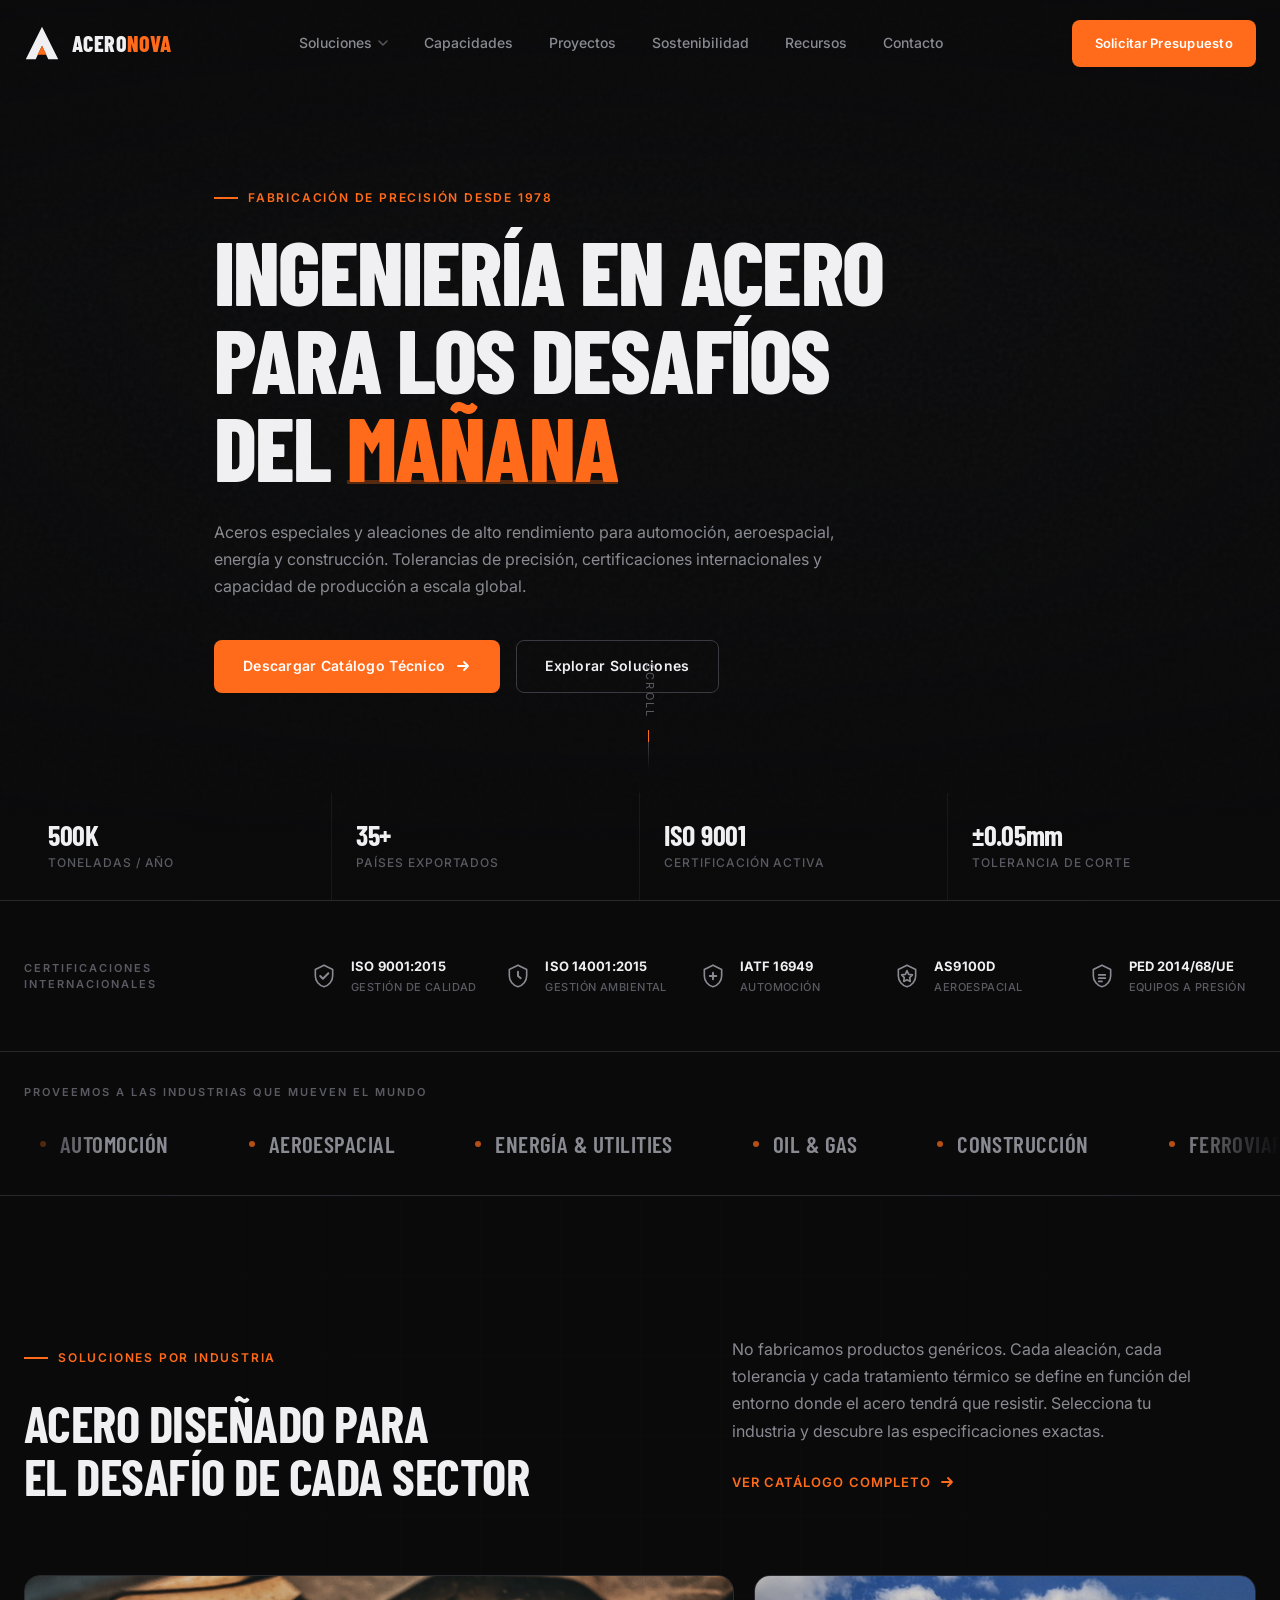
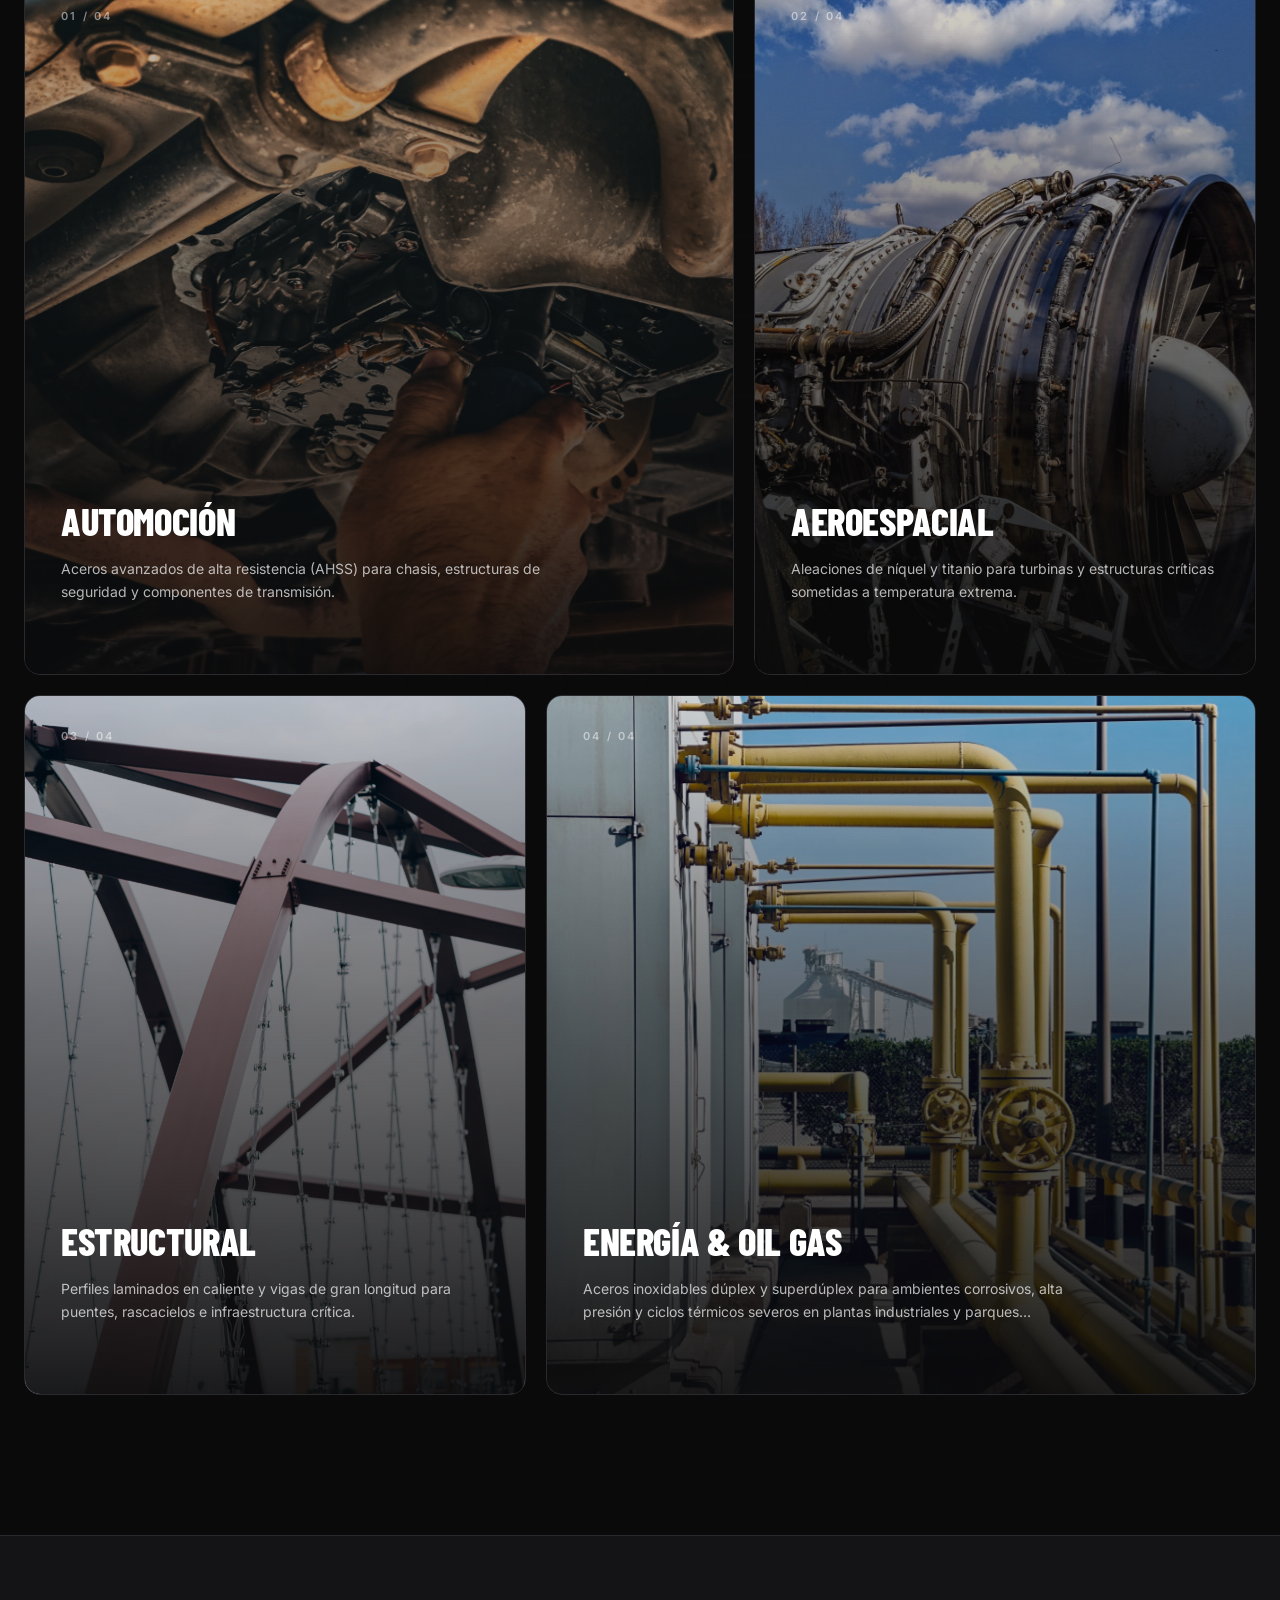
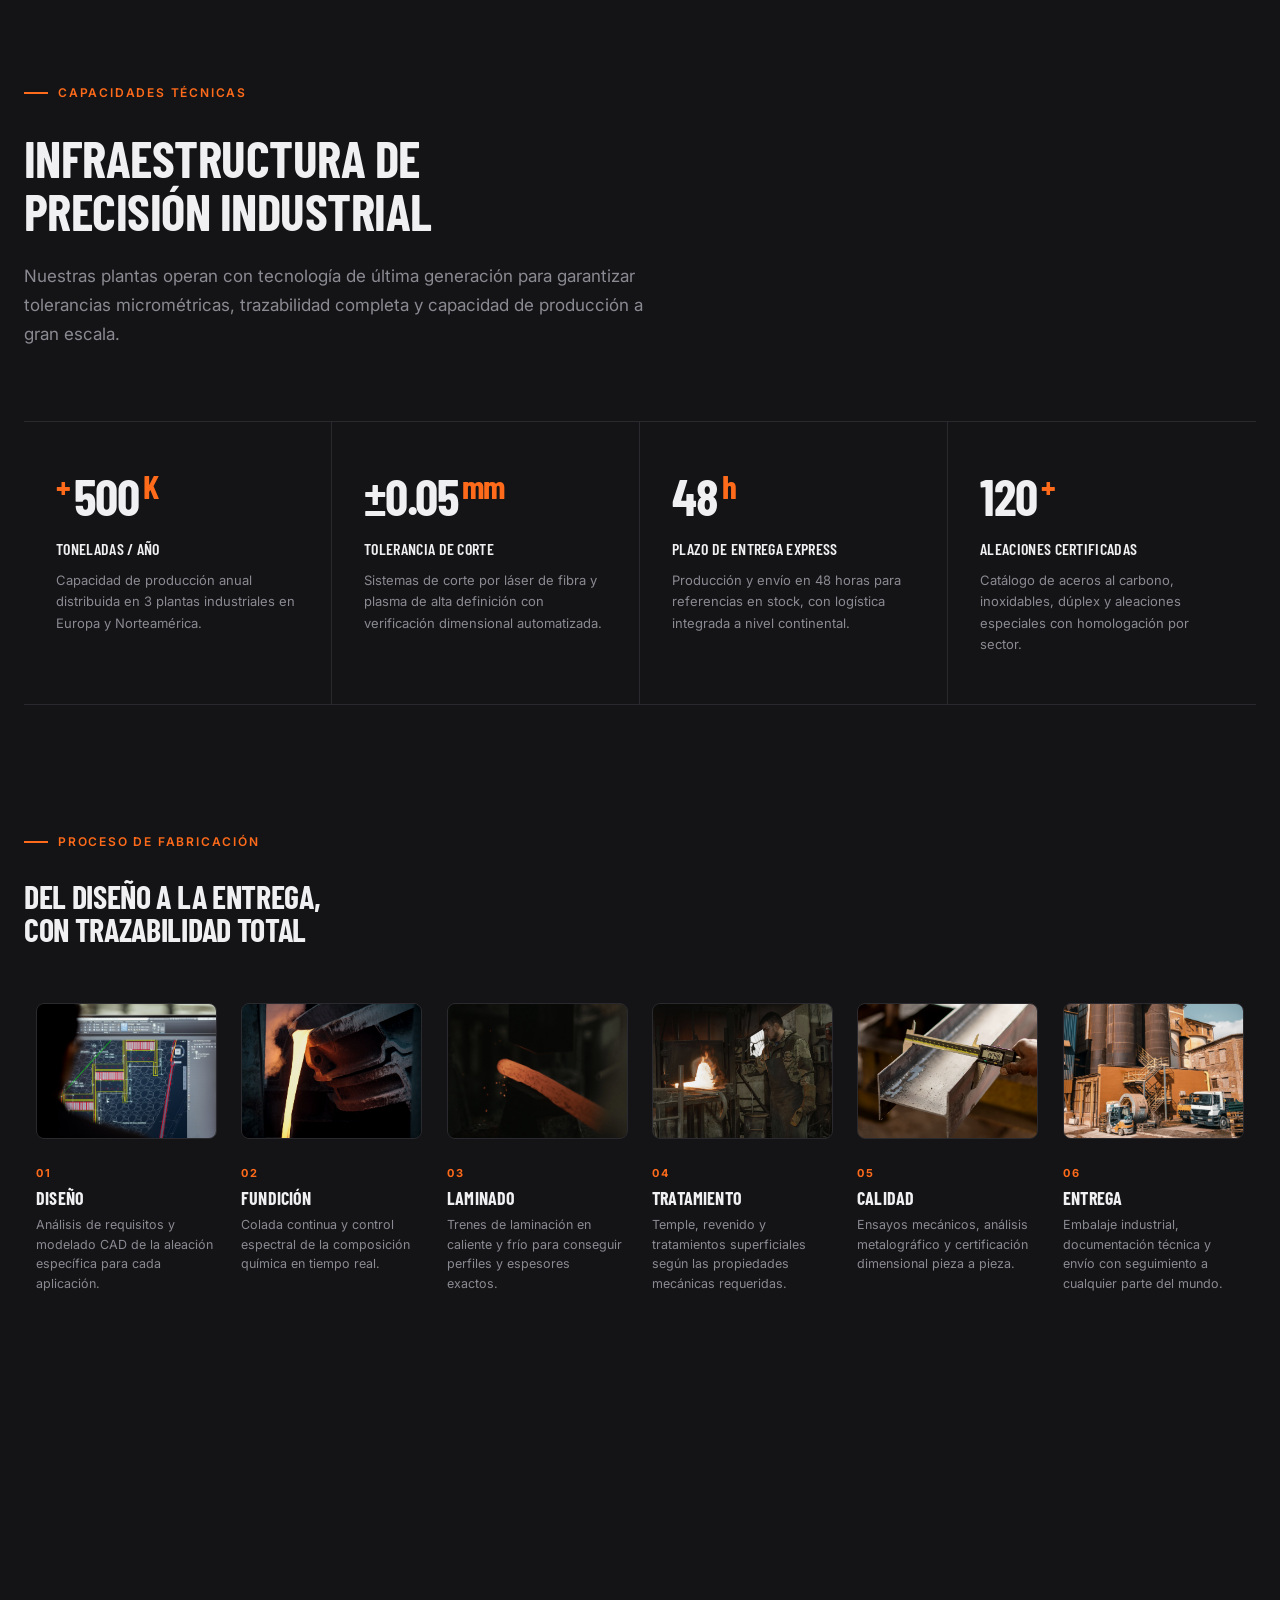
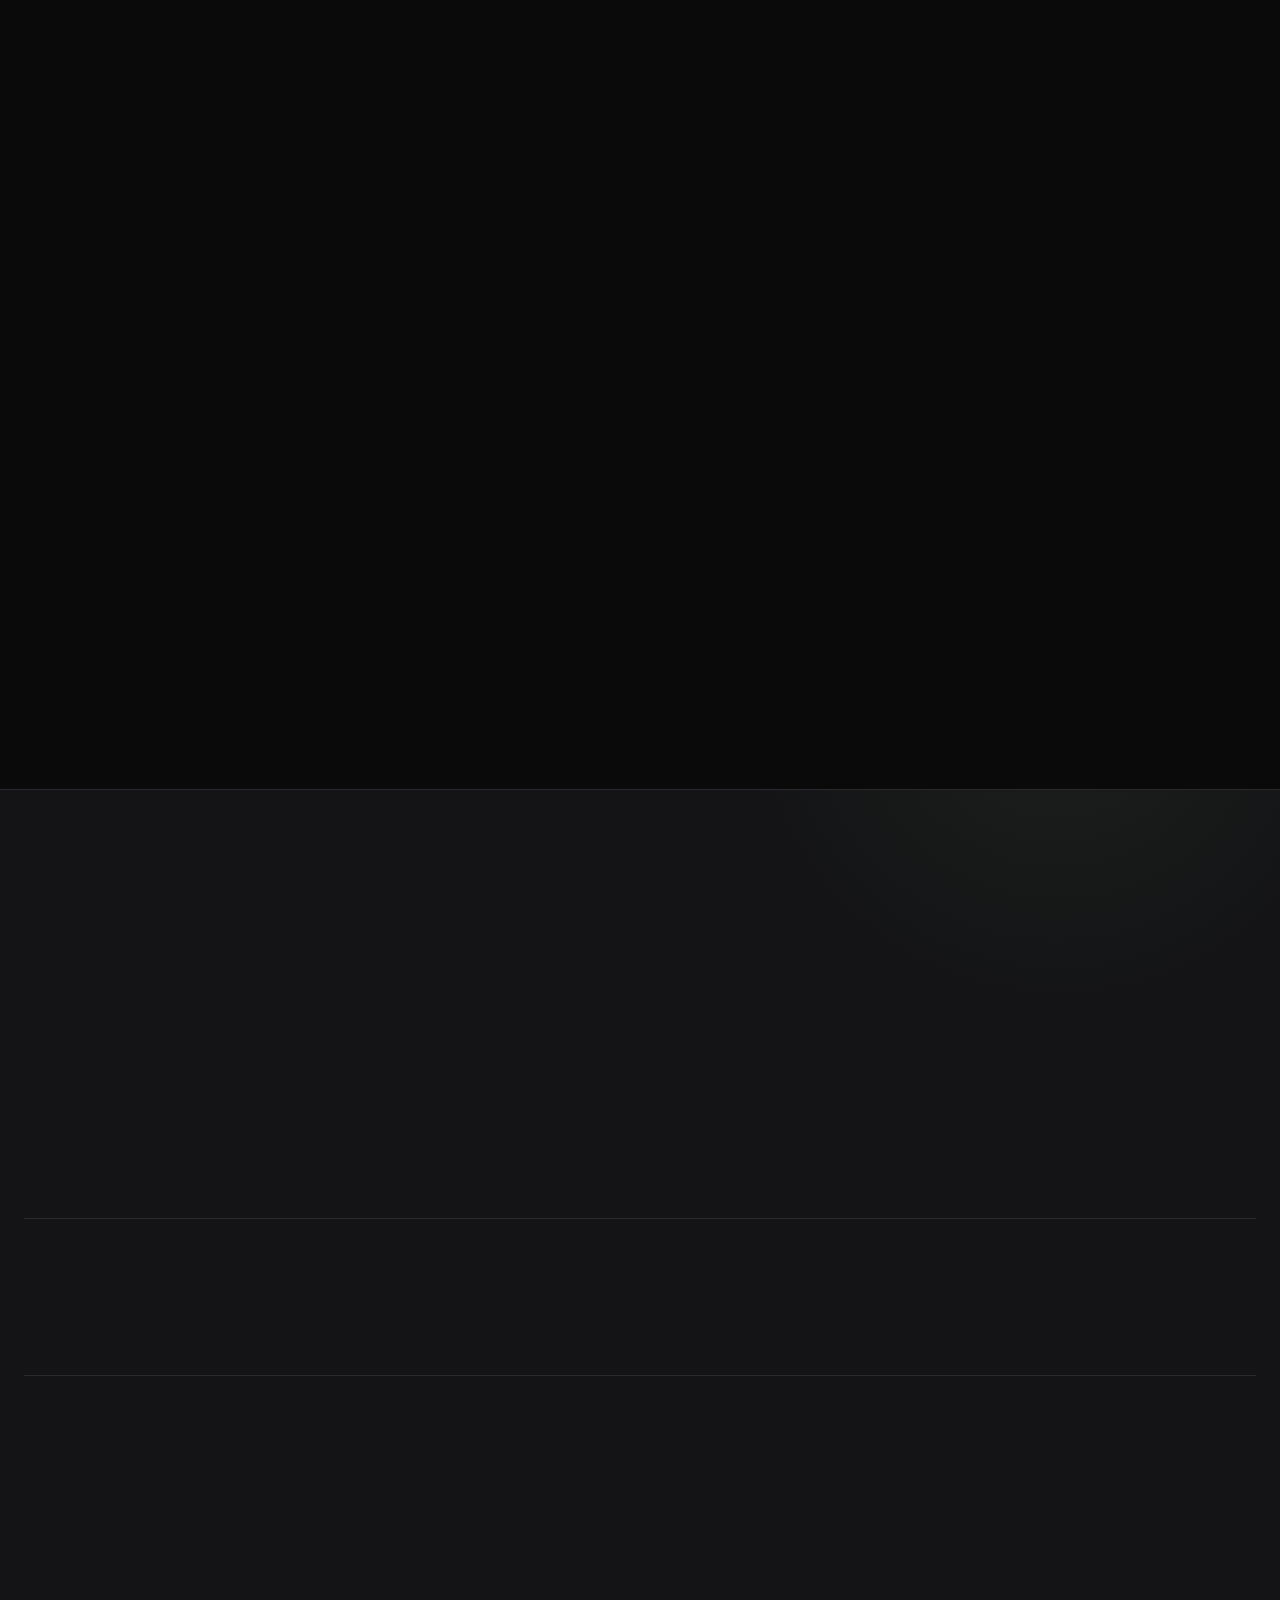
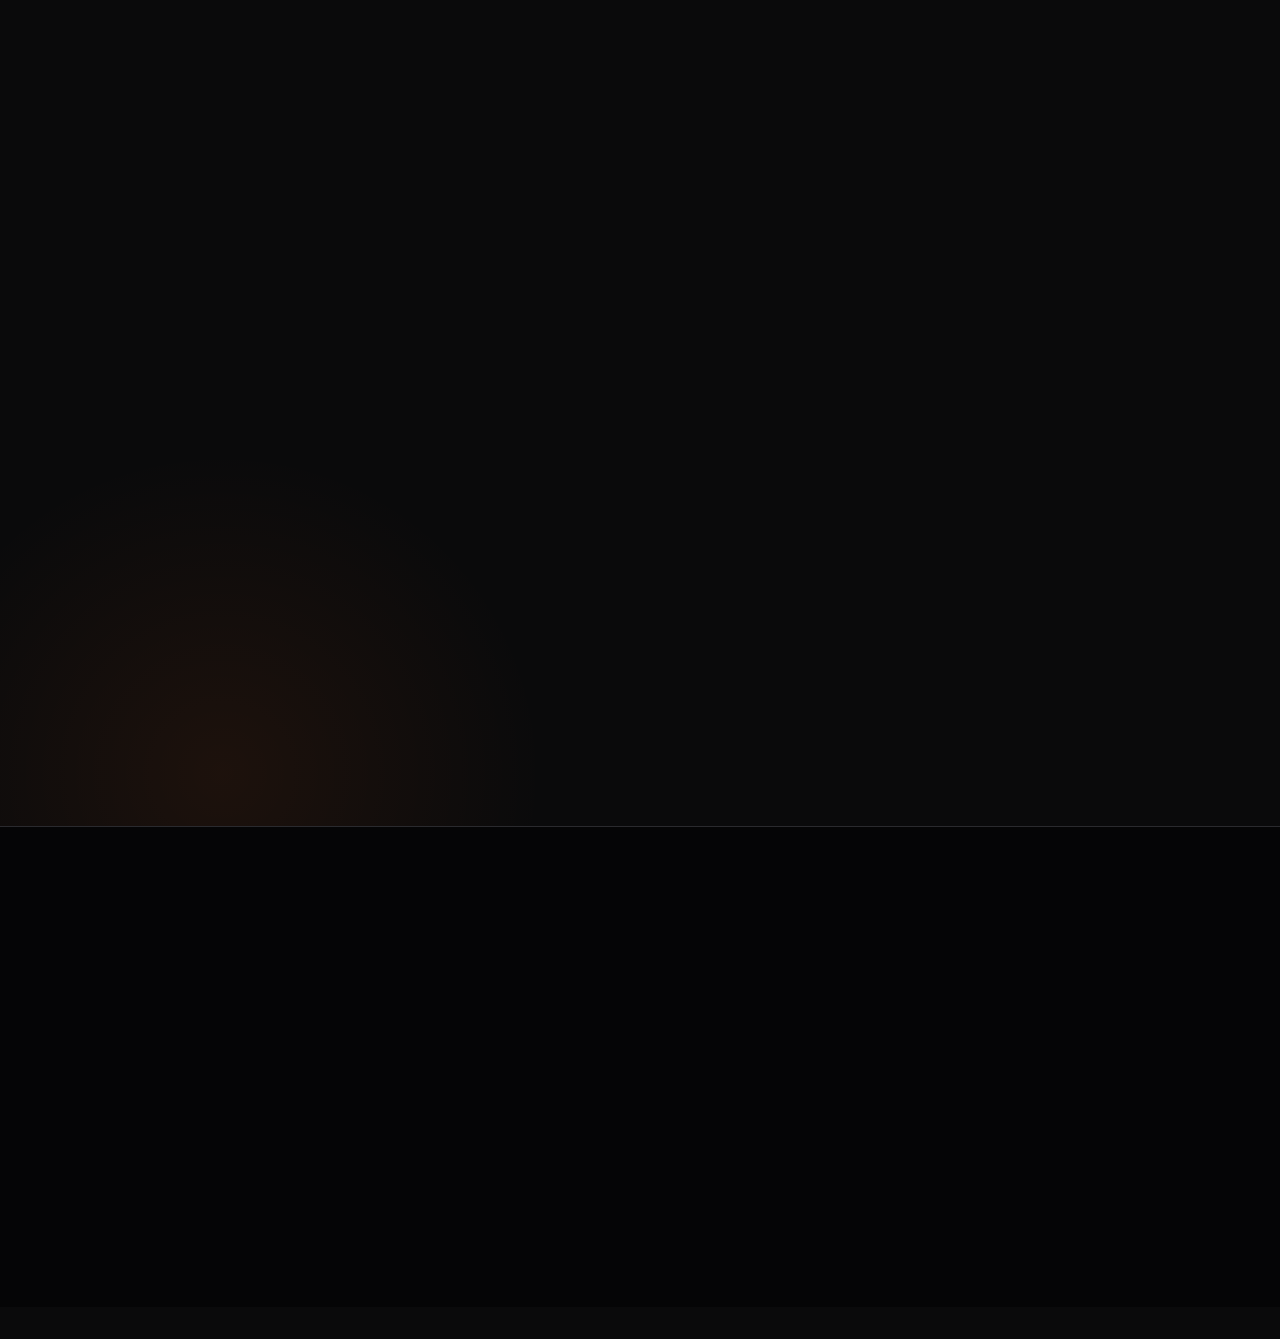
==== index.html @ 3eb46269 "Pagina metalúrgica" ====
<!DOCTYPE html>
<html lang="es">
<head>
  <meta charset="UTF-8">
  <meta name="viewport" content="width=device-width, initial-scale=1.0">

  <!-- SEO básico -->
  <title>AceroNova — Ingeniería en Acero de Alto Rendimiento</title>
  <meta name="description" content="Fabricación de precisión en aceros especiales y aleaciones de alto rendimiento para automoción, aeroespacial, energía y construcción. Certificaciones ISO 9001, IATF 16949 y AS9100D.">
  <meta name="keywords" content="acero, metalurgia, acero de alta resistencia, AHSS, aleaciones aeroespaciales, acero estructural, acero inoxidable, fabricación de acero, industria metalúrgica">
  <meta name="author" content="AceroNova">
  <meta name="robots" content="index, follow, max-image-preview:large">
  <meta name="theme-color" content="#0a0a0b">
  <meta name="format-detection" content="telephone=no">
  <link rel="canonical" href="https://acieronova.com/">

  <!-- Open Graph -->
  <meta property="og:type" content="website">
  <meta property="og:site_name" content="AceroNova">
  <meta property="og:locale" content="es_ES">
  <meta property="og:url" content="https://acieronova.com/">
  <meta property="og:title" content="AceroNova — Ingeniería en Acero de Alto Rendimiento">
  <meta property="og:description" content="Aceros especiales y aleaciones de alto rendimiento para automoción, aeroespacial, energía y construcción. Tolerancias de precisión y certificaciones internacionales.">
  <meta property="og:image" content="https://acieronova.com/assets/img/og-image.jpg">
  <meta property="og:image:width" content="1200">
  <meta property="og:image:height" content="630">
  <meta property="og:image:alt" content="AceroNova — Ingeniería en acero de alto rendimiento">

  <!-- Twitter Card -->
  <meta name="twitter:card" content="summary_large_image">
  <meta name="twitter:title" content="AceroNova — Ingeniería en Acero de Alto Rendimiento">
  <meta name="twitter:description" content="Aceros especiales y aleaciones de alto rendimiento para las industrias que construyen el mundo.">
  <meta name="twitter:image" content="https://acieronova.com/assets/img/og-image.jpg">

  <!-- Favicon -->
  <link rel="icon" type="image/svg+xml" href="favicon.svg">
  <link rel="apple-touch-icon" href="favicon.svg">

  <!-- Fuentes (optimizadas) -->
  <link rel="preconnect" href="https://fonts.googleapis.com">
  <link rel="preconnect" href="https://fonts.gstatic.com" crossorigin>
  <link href="https://fonts.googleapis.com/css2?family=Barlow+Condensed:wght@700;800&family=Inter:wght@400;600;700&display=swap" rel="stylesheet">

  <!-- Preload poster del hero -->
  <link rel="preload" as="image" href="/assets/img/hero-poster.jpg">

  <!-- Estilos -->
  <link rel="stylesheet" href="css/styles.css">

  <!-- Schema.org — Organization -->
  <script type="application/ld+json">
  {
    "@context": "https://schema.org",
    "@type": "Organization",
    "name": "AceroNova",
    "legalName": "AceroNova S.A.",
    "url": "https://acieronova.com",
    "logo": "https://acieronova.com/favicon.svg",
    "description": "Fabricante de aceros especiales y aleaciones de alto rendimiento para automoción, aeroespacial, energía y construcción.",
    "foundingDate": "1978",
    "address": {
      "@type": "PostalAddress",
      "streetAddress": "Polígono Industrial Norte, s/n",
      "postalCode": "48000",
      "addressLocality": "Bilbao",
      "addressRegion": "Bizkaia",
      "addressCountry": "ES"
    },
    "contactPoint": [
      {
        "@type": "ContactPoint",
        "telephone": "+34-910-000-001",
        "contactType": "sales",
        "areaServed": ["ES", "EU", "US"],
        "availableLanguage": ["Spanish", "English"]
      }
    ],
    "sameAs": [
      "https://www.linkedin.com/company/acieronova",
      "https://www.youtube.com/@acieronova",
      "https://twitter.com/acieronova"
    ]
  }
  <noscript>
  <style>
    .reveal { opacity: 1 !important; transform: none !important; }
    .hero__video { display: none; }
    .hero__media { background-image: url('/assets/img/hero-poster.jpg'); background-size: cover; background-position: center; }
  </style>
</noscript>
  </script>
</head>
<body>

  <!-- BLOQUE 1: Header + Navegación -->
  <header class="header" id="header">
    <!-- ... contenido del header ... -->
  </header>

  <!-- BLOQUE 2: Hero -->
  <!-- BLOQUE 3: Trust Bar -->
  <!-- BLOQUE 4: Soluciones -->
  <!-- BLOQUE 5: Capacidades Técnicas -->
  <!-- BLOQUE 6: Proyectos -->
  <!-- BLOQUE 7: Sostenibilidad -->
  <!-- BLOQUE 8: Footer -->

  <script src="js/main.js"></script>
</body>
</html>
<header class="header" id="header">
  <div class="header__inner container">

    <!-- Logo -->
    <a href="#" class="header__logo" aria-label="AceroNova — Inicio">
      <svg class="header__logo-mark" viewBox="0 0 40 40" fill="none" xmlns="http://www.w3.org/2000/svg" aria-hidden="true">
        <path d="M20 2L38 38H27L20 23L13 38H2L20 2Z" fill="currentColor"/>
        <path d="M20 23L25 33H15L20 23Z" fill="var(--orange)"/>
      </svg>
      <span class="header__logo-text">ACERO<span>NOVA</span></span>
    </a>

    <!-- Navegación principal -->
    <nav class="header__nav" id="nav" aria-label="Navegación principal">
  <ul class="header__menu">

    <li class="header__item header__item--has-dropdown">
      <a href="#soluciones" class="header__link">
        Soluciones
        <svg class="header__caret" width="10" height="6" viewBox="0 0 10 6" fill="none" aria-hidden="true">
          <path d="M1 1L5 5L9 1" stroke="currentColor" stroke-width="1.5" stroke-linecap="round" stroke-linejoin="round"/>
        </svg>
      </a>
      <div class="header__dropdown">
        <ul>
          <li><a href="producto.html">Acero para Automoción</a></li>
          <li><a href="#soluciones">Acero Estructural</a></li>
          <li><a href="#soluciones">Aleaciones Aeroespaciales</a></li>
          <li><a href="#soluciones">Acero para Energía</a></li>
          <li><a href="#soluciones">Perfiles Especiales</a></li>
        </ul>
      </div>
    </li>

    <li class="header__item">
      <a href="#capacidades" class="header__link">Capacidades</a>
    </li>

    <li class="header__item">
      <a href="#proyectos" class="header__link">Proyectos</a>
    </li>

    <li class="header__item">
      <a href="#sostenibilidad" class="header__link">Sostenibilidad</a>
    </li>

    <li class="header__item">
      <a href="recursos.html" class="header__link">Recursos</a>
    </li>

    <li class="header__item">
      <a href="#contacto" class="header__link">Contacto</a>
    </li>

  </ul>
</nav>

    <!-- Acciones -->
    <div class="header__actions">
      <a href="#" class="btn btn--primary header__cta">
        Solicitar Presupuesto
      </a>
      <button class="header__toggle" id="navToggle" aria-label="Abrir menú" aria-expanded="false" aria-controls="nav">
        <span></span>
        <span></span>
        <span></span>
      </button>
    </div>

  </div>
</header>
<section class="hero" id="hero">

  <!-- Media: vídeo + overlay -->
  <div class="hero__media" aria-hidden="true">
    <video
      class="hero__video"
      autoplay
      muted
      loop
      playsinline
      preload="metadata"
      poster="/assets/img/hero-poster.jpg">
      <source src="/assets/video/hero-loop.mp4" type="video/mp4">
    </video>
    <div class="hero__overlay"></div>
    <div class="hero__grain"></div>
  </div>

  <!-- Contenido principal -->
  <div class="hero__content container">

    <span class="eyebrow hero__eyebrow">
      Fabricación de precisión desde 1978
    </span>

    <h1 class="hero__title">
      Ingeniería en acero<br>
      para los desafíos<br>
      del <em>mañana</em>
    </h1>

    <p class="hero__subtitle">
      Aceros especiales y aleaciones de alto rendimiento para automoción,
      aeroespacial, energía y construcción. Tolerancias de precisión,
      certificaciones internacionales y capacidad de producción a escala global.
    </p>

    <div class="hero__actions">
      <a href="#" class="btn btn--primary">
        Descargar Catálogo Técnico
        <svg class="btn__arrow" width="16" height="16" viewBox="0 0 16 16" fill="none" aria-hidden="true">
          <path d="M3 8H13M13 8L9 4M13 8L9 12" stroke="currentColor" stroke-width="1.8" stroke-linecap="round" stroke-linejoin="round"/>
        </svg>
      </a>
      <a href="#soluciones" class="btn btn--ghost">
        Explorar Soluciones
      </a>
    </div>

  </div>

  <!-- Barra de estadísticas -->
  <div class="hero__stats-inner container">
  <div class="hero__stat">
    <span class="hero__stat-value" data-count="500" data-suffix="K">0K</span>
    <span class="hero__stat-label">Toneladas / año</span>
  </div>
  <div class="hero__stat">
    <span class="hero__stat-value" data-count="35" data-suffix="+">0+</span>
    <span class="hero__stat-label">Países exportados</span>
  </div>
  <div class="hero__stat">
    <span class="hero__stat-value">ISO 9001</span>
    <span class="hero__stat-label">Certificación activa</span>
  </div>
  <div class="hero__stat">
    <span class="hero__stat-value">±0.05mm</span>
    <span class="hero__stat-label">Tolerancia de corte</span>
  </div>
</div>
  </div>

  <!-- Indicador de scroll -->
  <a href="#trust" class="hero__scroll" aria-label="Desplazarse hacia abajo">
    <span class="hero__scroll-text">Scroll</span>
    <span class="hero__scroll-line"></span>
  </a>

</section>

<section class="trust" id="trust" aria-label="Certificaciones y sectores">

  <!-- Sub-bloque A: Certificaciones -->
  <div class="trust__certs">
    <div class="trust__certs-inner container">

      <div class="trust__certs-head">
        <span class="trust__certs-label">
          Certificaciones internacionales
        </span>
      </div>

      <ul class="trust__certs-list">

        <li class="trust__cert">
          <svg class="trust__cert-icon" viewBox="0 0 24 24" fill="none" aria-hidden="true">
            <path d="M12 2L4 6V12C4 16.5 7.4 20.6 12 22C16.6 20.6 20 16.5 20 12V6L12 2Z" stroke="currentColor" stroke-width="1.5" stroke-linejoin="round"/>
            <path d="M8.5 12L11 14.5L16 9.5" stroke="currentColor" stroke-width="1.8" stroke-linecap="round" stroke-linejoin="round"/>
          </svg>
          <div class="trust__cert-text">
            <strong>ISO 9001:2015</strong>
            <span>Gestión de calidad</span>
          </div>
        </li>

        <li class="trust__cert">
          <svg class="trust__cert-icon" viewBox="0 0 24 24" fill="none" aria-hidden="true">
            <path d="M12 2L4 6V12C4 16.5 7.4 20.6 12 22C16.6 20.6 20 16.5 20 12V6L12 2Z" stroke="currentColor" stroke-width="1.5" stroke-linejoin="round"/>
            <path d="M12 8V12L14.5 14" stroke="currentColor" stroke-width="1.8" stroke-linecap="round" stroke-linejoin="round"/>
          </svg>
          <div class="trust__cert-text">
            <strong>ISO 14001:2015</strong>
            <span>Gestión ambiental</span>
          </div>
        </li>

        <li class="trust__cert">
          <svg class="trust__cert-icon" viewBox="0 0 24 24" fill="none" aria-hidden="true">
            <path d="M12 2L4 6V12C4 16.5 7.4 20.6 12 22C16.6 20.6 20 16.5 20 12V6L12 2Z" stroke="currentColor" stroke-width="1.5" stroke-linejoin="round"/>
            <path d="M9 12H15M12 9V15" stroke="currentColor" stroke-width="1.8" stroke-linecap="round"/>
          </svg>
          <div class="trust__cert-text">
            <strong>IATF 16949</strong>
            <span>Automoción</span>
          </div>
        </li>

        <li class="trust__cert">
          <svg class="trust__cert-icon" viewBox="0 0 24 24" fill="none" aria-hidden="true">
            <path d="M12 2L4 6V12C4 16.5 7.4 20.6 12 22C16.6 20.6 20 16.5 20 12V6L12 2Z" stroke="currentColor" stroke-width="1.5" stroke-linejoin="round"/>
            <path d="M12 7L13.5 10.5L17 11L14.5 13.5L15 17L12 15.5L9 17L9.5 13.5L7 11L10.5 10.5L12 7Z" stroke="currentColor" stroke-width="1.5" stroke-linejoin="round"/>
          </svg>
          <div class="trust__cert-text">
            <strong>AS9100D</strong>
            <span>Aeroespacial</span>
          </div>
        </li>

        <li class="trust__cert">
          <svg class="trust__cert-icon" viewBox="0 0 24 24" fill="none" aria-hidden="true">
            <path d="M12 2L4 6V12C4 16.5 7.4 20.6 12 22C16.6 20.6 20 16.5 20 12V6L12 2Z" stroke="currentColor" stroke-width="1.5" stroke-linejoin="round"/>
            <path d="M9 11H15M9 14H15M9 17H12" stroke="currentColor" stroke-width="1.6" stroke-linecap="round"/>
          </svg>
          <div class="trust__cert-text">
            <strong>PED 2014/68/UE</strong>
            <span>Equipos a presión</span>
          </div>
        </li>

      </ul>

    </div>
  </div>

  <!-- Sub-bloque B: Sectores (marquee) -->
  <div class="trust__sectors">
    <div class="trust__sectors-head container">
      <span class="trust__sectors-label">
        Proveemos a las industrias que mueven el mundo
      </span>
    </div>

    <div class="trust__marquee" role="region" aria-label="Sectores atendidos">
      <div class="trust__track">

        <!-- Grupo 1 -->
        <ul class="trust__group" aria-hidden="false">
          <li><span class="trust__dot"></span>Automoción</li>
          <li><span class="trust__dot"></span>Aeroespacial</li>
          <li><span class="trust__dot"></span>Energía &amp; Utilities</li>
          <li><span class="trust__dot"></span>Oil &amp; Gas</li>
          <li><span class="trust__dot"></span>Construcción</li>
          <li><span class="trust__dot"></span>Ferroviario</li>
          <li><span class="trust__dot"></span>Naval</li>
          <li><span class="trust__dot"></span>Minería</li>
          <li><span class="trust__dot"></span>Maquinaria pesada</li>
          <li><span class="trust__dot"></span>Infraestructura</li>
        </ul>

        <!-- Grupo 2 (duplicado exacto para loop continuo) -->
        <ul class="trust__group" aria-hidden="true">
          <li><span class="trust__dot"></span>Automoción</li>
          <li><span class="trust__dot"></span>Aeroespacial</li>
          <li><span class="trust__dot"></span>Energía &amp; Utilities</li>
          <li><span class="trust__dot"></span>Oil &amp; Gas</li>
          <li><span class="trust__dot"></span>Construcción</li>
          <li><span class="trust__dot"></span>Ferroviario</li>
          <li><span class="trust__dot"></span>Naval</li>
          <li><span class="trust__dot"></span>Minería</li>
          <li><span class="trust__dot"></span>Maquinaria pesada</li>
          <li><span class="trust__dot"></span>Infraestructura</li>
        </ul>

      </div>
    </div>
  </div>

</section>

<section class="solutions" id="soluciones">

  <div class="container">

    <!-- Cabecera de sección -->
    <div class="solutions__head">

      <div class="solutions__head-left">
        <span class="eyebrow">Soluciones por industria</span>
        <h2 class="solutions__title">
          Acero diseñado para<br>
          el desafío de cada sector
        </h2>
      </div>

      <div class="solutions__head-right">
        <p class="solutions__intro">
          No fabricamos productos genéricos. Cada aleación, cada tolerancia
          y cada tratamiento térmico se define en función del entorno donde
          el acero tendrá que resistir. Selecciona tu industria y descubre
          las especificaciones exactas.
        </p>
        <a href="#" class="solutions__head-link">
          Ver catálogo completo
          <svg width="16" height="16" viewBox="0 0 16 16" fill="none" aria-hidden="true">
            <path d="M3 8H13M13 8L9 4M13 8L9 12" stroke="currentColor" stroke-width="1.8" stroke-linecap="round" stroke-linejoin="round"/>
          </svg>
        </a>
      </div>

    </div>

    <!-- Grid tipo bento -->
    <div class="solutions__grid">

      <!-- Tarjeta 1: Automoción (grande) -->
      <a href="#" class="sol-card sol-card--lg" style="--bg: url('/assets/img/solucion-automocion.jpg')">
        <div class="sol-card__media"></div>
        <div class="sol-card__overlay"></div>

        <div class="sol-card__content">
          <span class="sol-card__index">01 / 04</span>
          <h3 class="sol-card__title">Automoción</h3>
          <p class="sol-card__desc">
            Aceros avanzados de alta resistencia (AHSS) para chasis,
            estructuras de seguridad y componentes de transmisión.
          </p>
          <span class="sol-card__cta">
            Ver especificaciones
            <svg width="14" height="14" viewBox="0 0 16 16" fill="none" aria-hidden="true">
              <path d="M3 8H13M13 8L9 4M13 8L9 12" stroke="currentColor" stroke-width="1.8" stroke-linecap="round" stroke-linejoin="round"/>
            </svg>
          </span>
        </div>

        <div class="sol-card__tags">
          <span>IATF 16949</span>
          <span>±0.05mm</span>
        </div>
      </a>

      <!-- Tarjeta 2: Aeroespacial (mediana) -->
      <a href="#" class="sol-card sol-card--md" style="--bg: url('/assets/img/solucion-aeroespacial.jpg')">
        <div class="sol-card__media"></div>
        <div class="sol-card__overlay"></div>

        <div class="sol-card__content">
          <span class="sol-card__index">02 / 04</span>
          <h3 class="sol-card__title">Aeroespacial</h3>
          <p class="sol-card__desc">
            Aleaciones de níquel y titanio para turbinas y estructuras
            críticas sometidas a temperatura extrema.
          </p>
          <span class="sol-card__cta">
            Ver especificaciones
            <svg width="14" height="14" viewBox="0 0 16 16" fill="none" aria-hidden="true">
              <path d="M3 8H13M13 8L9 4M13 8L9 12" stroke="currentColor" stroke-width="1.8" stroke-linecap="round" stroke-linejoin="round"/>
            </svg>
          </span>
        </div>

        <div class="sol-card__tags">
          <span>AS9100D</span>
          <span>NADCAP</span>
        </div>
      </a>

      <!-- Tarjeta 3: Estructural (mediana) -->
      <a href="#" class="sol-card sol-card--md" style="--bg: url('/assets/img/solucion-estructural.jpg')">
        <div class="sol-card__media"></div>
        <div class="sol-card__overlay"></div>

        <div class="sol-card__content">
          <span class="sol-card__index">03 / 04</span>
          <h3 class="sol-card__title">Estructural</h3>
          <p class="sol-card__desc">
            Perfiles laminados en caliente y vigas de gran longitud para
            puentes, rascacielos e infraestructura crítica.
          </p>
          <span class="sol-card__cta">
            Ver especificaciones
            <svg width="14" height="14" viewBox="0 0 16 16" fill="none" aria-hidden="true">
              <path d="M3 8H13M13 8L9 4M13 8L9 12" stroke="currentColor" stroke-width="1.8" stroke-linecap="round" stroke-linejoin="round"/>
            </svg>
          </span>
        </div>

        <div class="sol-card__tags">
          <span>EN 1090</span>
          <span>Marcado CE</span>
        </div>
      </a>

      <!-- Tarjeta 4: Energía (grande) -->
      <a href="#" class="sol-card sol-card--lg" style="--bg: url('/assets/img/solucion-energia.jpg')">
        <div class="sol-card__media"></div>
        <div class="sol-card__overlay"></div>

        <div class="sol-card__content">
          <span class="sol-card__index">04 / 04</span>
          <h3 class="sol-card__title">Energía &amp; Oil&nbsp;Gas</h3>
          <p class="sol-card__desc">
            Aceros inoxidables dúplex y superdúplex para ambientes corrosivos,
            alta presión y ciclos térmicos severos en plantas industriales
            y parques eólicos offshore.
          </p>
          <span class="sol-card__cta">
            Ver especificaciones
            <svg width="14" height="14" viewBox="0 0 16 16" fill="none" aria-hidden="true">
              <path d="M3 8H13M13 8L9 4M13 8L9 12" stroke="currentColor" stroke-width="1.8" stroke-linecap="round" stroke-linejoin="round"/>
            </svg>
          </span>
        </div>

        <div class="sol-card__tags">
          <span>PED 2014/68/UE</span>
          <span>NORSOK M-650</span>
        </div>
      </a>

    </div>

  </div>

</section>

<!-- BLOQUE 5: Capacidades Técnicas -->
<section class="capabilities" id="capacidades">

  <div class="container">

    <!-- Cabecera -->
    <div class="capabilities__head">
      <span class="eyebrow">Capacidades técnicas</span>
      <h2 class="capabilities__title">
        Infraestructura de<br>
        precisión industrial
      </h2>
      <p class="capabilities__intro">
        Nuestras plantas operan con tecnología de última generación para
        garantizar tolerancias micrométricas, trazabilidad completa y
        capacidad de producción a gran escala.
      </p>
    </div>

    <!-- Sub-bloque A: Grid de capacidades numéricas -->
    <div class="capabilities__grid">

      <div class="cap-item">
        <span class="cap-item__number">
          <span class="cap-item__prefix">+</span>500<span class="cap-item__unit">K</span>
        </span>
        <h3 class="cap-item__title">Toneladas / año</h3>
        <p class="cap-item__desc">
          Capacidad de producción anual distribuida en 3 plantas
          industriales en Europa y Norteamérica.
        </p>
      </div>

      <div class="cap-item">
        <span class="cap-item__number">
          ±0.05<span class="cap-item__unit">mm</span>
        </span>
        <h3 class="cap-item__title">Tolerancia de corte</h3>
        <p class="cap-item__desc">
          Sistemas de corte por láser de fibra y plasma de alta definición
          con verificación dimensional automatizada.
        </p>
      </div>

      <div class="cap-item">
        <span class="cap-item__number">
          48<span class="cap-item__unit">h</span>
        </span>
        <h3 class="cap-item__title">Plazo de entrega express</h3>
        <p class="cap-item__desc">
          Producción y envío en 48 horas para referencias en stock,
          con logística integrada a nivel continental.
        </p>
      </div>

      <div class="cap-item">
        <span class="cap-item__number">
          120<span class="cap-item__unit">+</span>
        </span>
        <h3 class="cap-item__title">Aleaciones certificadas</h3>
        <p class="cap-item__desc">
          Catálogo de aceros al carbono, inoxidables, dúplex y aleaciones
          especiales con homologación por sector.
        </p>
      </div>

    </div>

    <!-- Sub-bloque B: Proceso de fabricación -->
    <div class="process">

      <div class="process__head">
        <span class="eyebrow">Proceso de fabricación</span>
        <h3 class="process__title">
          Del diseño a la entrega,<br>
          con trazabilidad total
        </h3>
      </div>

      <ol class="process__list">

        <li class="process__step">
          <div class="process__step-media">
            <img src="/assets/img/proceso-diseno.jpg" alt="Diseño e ingeniería de aleaciones" loading="lazy">
          </div>
          <div class="process__step-body">
            <span class="process__step-num">01</span>
            <h4 class="process__step-title">Diseño</h4>
            <p class="process__step-desc">
              Análisis de requisitos y modelado CAD de la aleación
              específica para cada aplicación.
            </p>
          </div>
        </li>

        <li class="process__step">
          <div class="process__step-media">
            <img src="/assets/img/proceso-fundicion.jpg" alt="Fundición del acero" loading="lazy">
          </div>
          <div class="process__step-body">
            <span class="process__step-num">02</span>
            <h4 class="process__step-title">Fundición</h4>
            <p class="process__step-desc">
              Colada continua y control espectral de la composición
              química en tiempo real.
            </p>
          </div>
        </li>

        <li class="process__step">
          <div class="process__step-media">
            <img src="/assets/img/proceso-laminado.jpg" alt="Laminado en caliente" loading="lazy">
          </div>
          <div class="process__step-body">
            <span class="process__step-num">03</span>
            <h4 class="process__step-title">Laminado</h4>
            <p class="process__step-desc">
              Trenes de laminación en caliente y frío para conseguir
              perfiles y espesores exactos.
            </p>
          </div>
        </li>

        <li class="process__step">
          <div class="process__step-media">
            <img src="/assets/img/proceso-tratamiento.jpg" alt="Tratamiento térmico" loading="lazy">
          </div>
          <div class="process__step-body">
            <span class="process__step-num">04</span>
            <h4 class="process__step-title">Tratamiento</h4>
            <p class="process__step-desc">
              Temple, revenido y tratamientos superficiales según las
              propiedades mecánicas requeridas.
            </p>
          </div>
        </li>

        <li class="process__step">
          <div class="process__step-media">
            <img src="/assets/img/proceso-calidad.jpg" alt="Control de calidad" loading="lazy">
          </div>
          <div class="process__step-body">
            <span class="process__step-num">05</span>
            <h4 class="process__step-title">Calidad</h4>
            <p class="process__step-desc">
              Ensayos mecánicos, análisis metalográfico y certificación
              dimensional pieza a pieza.
            </p>
          </div>
        </li>

        <li class="process__step">
          <div class="process__step-media">
            <img src="/assets/img/proceso-entrega.jpg" alt="Entrega y logística" loading="lazy">
          </div>
          <div class="process__step-body">
            <span class="process__step-num">06</span>
            <h4 class="process__step-title">Entrega</h4>
            <p class="process__step-desc">
              Embalaje industrial, documentación técnica y envío con
              seguimiento a cualquier parte del mundo.
            </p>
          </div>
        </li>

      </ol>

    </div>

    <!-- Sub-bloque C: CTA al Centro de Recursos -->
    <div class="cap-cta">
      <div class="cap-cta__content">
        <span class="eyebrow">Centro de recursos</span>
        <h3 class="cap-cta__title">
          Descarga las fichas<br>
          técnicas completas
        </h3>
        <p class="cap-cta__desc">
          Especificaciones mecánicas, composición química, tolerancias
          dimensionales y certificaciones para cada referencia de nuestro
          catálogo. Sin formularios intermedios.
        </p>
      </div>

      <div class="cap-cta__actions">
        <a href="#" class="btn btn--primary">
          Descargar catálogo (PDF)
          <svg class="btn__arrow" width="16" height="16" viewBox="0 0 16 16" fill="none" aria-hidden="true">
            <path d="M3 8H13M13 8L9 4M13 8L9 12" stroke="currentColor" stroke-width="1.8" stroke-linecap="round" stroke-linejoin="round"/>
          </svg>
        </a>
        <a href="#" class="btn btn--ghost">
          Ver todas las fichas
        </a>
      </div>
    </div>

  </div>

</section>

<!-- BLOQUE 6: Proyectos / Casos de Éxito -->
<section class="projects" id="proyectos">

  <div class="container">

    <!-- Cabecera -->
    <div class="projects__head">
      <div class="projects__head-left">
        <span class="eyebrow">Casos de éxito</span>
        <h2 class="projects__title">
          Proyectos donde el acero<br>
          marca la diferencia
        </h2>
      </div>
      <div class="projects__head-right">
        <p class="projects__intro">
          Cada proyecto es un reto de ingeniería resuelto con precisión
          metalúrgica. Desde puentes de gran luz hasta componentes
          aeroespaciales de tolerancia crítica.
        </p>
      </div>
    </div>

    <!-- Proyecto destacado (dossier) -->
    <article class="project-featured">

      <div class="project-featured__media">
        <img src="/assets/img/proyecto-puente.jpg" alt="Puente de acero de gran luz" loading="lazy">
        <span class="project-featured__badge">Proyecto destacado</span>
      </div>

      <div class="project-featured__body">

        <span class="project-featured__sector">Infraestructura · 2024</span>

        <h3 class="project-featured__title">
          Puente atirantado sobre el estuario del Rin
        </h3>

        <p class="project-featured__desc">
          Suministro de 12.000 toneladas de acero estructural S460 con
          protección anticorrosiva C5-M para un puente atirantado de
          680 metros de luz en condiciones de humedad marina extrema.
        </p>

        <!-- Ficha técnica: reto / solución / resultado -->
        <dl class="project-featured__specs">

          <div class="project-featured__spec">
            <dt>Reto</dt>
            <dd>Resistencia a la corrosión marina y cargas dinámicas de viento superiores a 180 km/h.</dd>
          </div>

          <div class="project-featured__spec">
            <dt>Solución</dt>
            <dd>Acero S460ML con galvanizado en caliente y sistema de pintura epoxi de 320 μm.</dd>
          </div>

          <div class="project-featured__spec">
            <dt>Resultado</dt>
            <dd>Vida útil estimada de 100 años y reducción del 18% en peso estructural frente al diseño original.</dd>
          </div>

        </dl>

        <a href="#" class="project-featured__cta">
          Ver caso completo
          <svg width="16" height="16" viewBox="0 0 16 16" fill="none" aria-hidden="true">
            <path d="M3 8H13M13 8L9 4M13 8L9 12" stroke="currentColor" stroke-width="1.8" stroke-linecap="round" stroke-linejoin="round"/>
          </svg>
        </a>

      </div>

    </article>

    <!-- Grid de proyectos secundarios -->
    <div class="projects__grid">

      <a href="#" class="project-card">
        <div class="project-card__media">
          <img src="/assets/img/proyecto-turbina.jpg" alt="Componentes de turbina aeroespacial" loading="lazy">
        </div>
        <div class="project-card__overlay"></div>
        <div class="project-card__content">
          <span class="project-card__sector">Aeroespacial · 2024</span>
          <h3 class="project-card__title">
            Álabes de turbina para motor de nueva generación
          </h3>
          <ul class="project-card__metrics">
            <li><strong>2.400</strong> piezas/año</li>
            <li><strong>±0.02 mm</strong> tolerancia</li>
          </ul>
          <span class="project-card__cta">
            Ver proyecto
            <svg width="14" height="14" viewBox="0 0 16 16" fill="none" aria-hidden="true">
              <path d="M3 8H13M13 8L9 4M13 8L9 12" stroke="currentColor" stroke-width="1.8" stroke-linecap="round" stroke-linejoin="round"/>
            </svg>
          </span>
        </div>
      </a>

      <a href="#" class="project-card">
        <div class="project-card__media">
          <img src="/assets/img/proyecto-plataforma.jpg" alt="Plataforma offshore" loading="lazy">
        </div>
        <div class="project-card__overlay"></div>
        <div class="project-card__content">
          <span class="project-card__sector">Energía · 2023</span>
          <h3 class="project-card__title">
            Estructuras sumergidas para parque eólico offshore
          </h3>
          <ul class="project-card__metrics">
            <li><strong>8.500 t</strong> acero dúplex</li>
            <li><strong>25 años</strong> sin mantenimiento</li>
          </ul>
          <span class="project-card__cta">
            Ver proyecto
            <svg width="14" height="14" viewBox="0 0 16 16" fill="none" aria-hidden="true">
              <path d="M3 8H13M13 8L9 4M13 8L9 12" stroke="currentColor" stroke-width="1.8" stroke-linecap="round" stroke-linejoin="round"/>
            </svg>
          </span>
        </div>
      </a>

      <a href="#" class="project-card">
        <div class="project-card__media">
          <img src="/assets/img/proyecto-chasis.jpg" alt="Chasis de automoción" loading="lazy">
        </div>
        <div class="project-card__overlay"></div>
        <div class="project-card__content">
          <span class="project-card__sector">Automoción · 2023</span>
          <h3 class="project-card__title">
            Chasis de alta resistencia para vehículo eléctrico
          </h3>
          <ul class="project-card__metrics">
            <li><strong>-22%</strong> peso total</li>
            <li><strong>5 estrellas</strong> Euro NCAP</li>
          </ul>
          <span class="project-card__cta">
            Ver proyecto
            <svg width="14" height="14" viewBox="0 0 16 16" fill="none" aria-hidden="true">
              <path d="M3 8H13M13 8L9 4M13 8L9 12" stroke="currentColor" stroke-width="1.8" stroke-linecap="round" stroke-linejoin="round"/>
            </svg>
          </span>
        </div>
      </a>

    </div>

    <!-- CTA final -->
    <div class="projects__foot">
      <a href="#" class="projects__foot-link">
        Ver todos los proyectos
        <svg width="16" height="16" viewBox="0 0 16 16" fill="none" aria-hidden="true">
          <path d="M3 8H13M13 8L9 4M13 8L9 12" stroke="currentColor" stroke-width="1.8" stroke-linecap="round" stroke-linejoin="round"/>
        </svg>
      </a>
    </div>

  </div>

</section>

<!-- BLOQUE 7: Sostenibilidad -->
<section class="sustainability" id="sostenibilidad">

  <div class="container">

    <!-- Cabecera -->
    <div class="sustainability__head">
      <div class="sustainability__head-left">
        <span class="eyebrow eyebrow--green">Sostenibilidad</span>
        <h2 class="sustainability__title">
          Acero para el presente,<br>
          responsabilidad para el futuro
        </h2>
      </div>
      <div class="sustainability__head-right">
        <p class="sustainability__intro">
          La industria siderúrgica es responsable del 7% de las emisiones
          globales de CO₂. En AceroNova hemos asumido el compromiso de
          liderar la transición hacia un acero neutro en carbono.
        </p>
      </div>
    </div>

    <!-- Sub-bloque A: Métricas clave -->
    <div class="sus-metrics">

      <div class="sus-metric">
        <span class="sus-metric__value">
          <span class="sus-metric__num">-42</span><span class="sus-metric__unit">%</span>
        </span>
        <span class="sus-metric__label">Emisiones CO₂ vs. 2019</span>
      </div>

      <div class="sus-metric">
        <span class="sus-metric__value">
          <span class="sus-metric__num">87</span><span class="sus-metric__unit">%</span>
        </span>
        <span class="sus-metric__label">Acero reciclado en producción</span>
      </div>

      <div class="sus-metric">
        <span class="sus-metric__value">
          <span class="sus-metric__num">100</span><span class="sus-metric__unit">%</span>
        </span>
        <span class="sus-metric__label">Energía renovable certificada</span>
      </div>

      <div class="sus-metric">
        <span class="sus-metric__value">
          <span class="sus-metric__num">0</span>
        </span>
        <span class="sus-metric__label">Vertido de agua a cauce público</span>
      </div>

    </div>

    <!-- Sub-bloque B: Pilares de sostenibilidad -->
    <div class="sus-pillars">

      <!-- Pilar 1 -->
      <div class="sus-pillar">
        <div class="sus-pillar__icon">
          <svg viewBox="0 0 32 32" fill="none" aria-hidden="true">
            <path d="M16 4C9 4 4 9 4 16C4 23 9 28 16 28C23 28 28 23 28 16" stroke="currentColor" stroke-width="1.5" stroke-linecap="round"/>
            <path d="M16 4V16L24 8" stroke="currentColor" stroke-width="1.5" stroke-linecap="round" stroke-linejoin="round"/>
            <path d="M28 16L24 8L20 12" stroke="currentColor" stroke-width="1.5" stroke-linecap="round" stroke-linejoin="round"/>
          </svg>
        </div>
        <span class="sus-pillar__num">01</span>
        <h3 class="sus-pillar__title">Economía circular</h3>
        <p class="sus-pillar__desc">
          El 87% de nuestra materia prima es chatarra férrica reciclada,
          procesada en hornos de arco eléctrico con trazabilidad completa.
        </p>
      </div>

      <!-- Pilar 2 -->
      <div class="sus-pillar">
        <div class="sus-pillar__icon">
          <svg viewBox="0 0 32 32" fill="none" aria-hidden="true">
            <circle cx="16" cy="16" r="6" stroke="currentColor" stroke-width="1.5"/>
            <path d="M16 2V8M16 24V30M2 16H8M24 16H30M6 6L10 10M22 22L26 26M26 6L22 10M10 22L6 26" stroke="currentColor" stroke-width="1.5" stroke-linecap="round"/>
          </svg>
        </div>
        <span class="sus-pillar__num">02</span>
        <h3 class="sus-pillar__title">Energía renovable</h3>
        <p class="sus-pillar__desc">
          Contratos PPA a largo plazo con parques eólicos y solares.
          Autoconsumo fotovoltaico del 18% de la demanda total.
        </p>
      </div>

      <!-- Pilar 3 -->
      <div class="sus-pillar">
        <div class="sus-pillar__icon">
          <svg viewBox="0 0 32 32" fill="none" aria-hidden="true">
            <path d="M16 28C16 28 6 22 6 14C6 10 9 6 14 6C15 6 16 6 16 6C16 6 17 6 18 6C23 6 26 10 26 14C26 22 16 28 16 28Z" stroke="currentColor" stroke-width="1.5" stroke-linejoin="round"/>
            <path d="M16 6V28" stroke="currentColor" stroke-width="1.5" stroke-linecap="round"/>
            <path d="M16 12L21 9M16 18L22 15" stroke="currentColor" stroke-width="1.5" stroke-linecap="round"/>
          </svg>
        </div>
        <span class="sus-pillar__num">03</span>
        <h3 class="sus-pillar__title">Descarbonización</h3>
        <p class="sus-pillar__desc">
          Proyectos de captura de CO₂ y sustitución de gas natural por
          hidrógeno verde en los procesos de reducción directa (DRI).
        </p>
      </div>

      <!-- Pilar 4 -->
      <div class="sus-pillar">
        <div class="sus-pillar__icon">
          <svg viewBox="0 0 32 32" fill="none" aria-hidden="true">
            <path d="M16 4C11 8 8 12 8 17C8 21.4 11.6 25 16 25C20.4 25 24 21.4 24 17C24 12 21 8 16 4Z" stroke="currentColor" stroke-width="1.5" stroke-linejoin="round"/>
            <path d="M12 17C12 19.2 13.8 21 16 21" stroke="currentColor" stroke-width="1.5" stroke-linecap="round"/>
            <path d="M16 25V29" stroke="currentColor" stroke-width="1.5" stroke-linecap="round"/>
          </svg>
        </div>
        <span class="sus-pillar__num">04</span>
        <h3 class="sus-pillar__title">Gestión del agua</h3>
        <p class="sus-pillar__desc">
          Sistemas de circuito cerrado con recuperación del 96% del agua
          utilizada. Cero vertidos a cauce público desde 2022.
        </p>
      </div>

    </div>

    <!-- Sub-bloque C: Roadmap 2030 / 2040 / 2050 -->
    <div class="sus-roadmap">

      <div class="sus-roadmap__head">
        <span class="eyebrow eyebrow--green">Hoja de ruta</span>
        <h3 class="sus-roadmap__title">
          Nuestros objetivos<br>
          de descarbonización
        </h3>
      </div>

      <ol class="sus-roadmap__list">

        <li class="sus-roadmap__step">
          <span class="sus-roadmap__year">2030</span>
          <div class="sus-roadmap__body">
            <h4>-50% emisiones CO₂</h4>
            <p>
              Sustitución completa de carbón por gas natural en altos hornos
              y arranque de la planta piloto de hidrógeno verde.
            </p>
          </div>
        </li>

        <li class="sus-roadmap__step">
          <span class="sus-roadmap__year">2040</span>
          <div class="sus-roadmap__body">
            <h4>-80% emisiones CO₂</h4>
            <p>
              Operación a escala industrial de la tecnología DRI con
              hidrógeno. Captura y almacenamiento geológico de CO₂
              residual (CCS).
            </p>
          </div>
        </li>

        <li class="sus-roadmap__step">
          <span class="sus-roadmap__year">2050</span>
          <div class="sus-roadmap__body">
            <h4>Neutralidad climática</h4>
            <p>
              Cero emisiones netas en toda la cadena de valor. Certificación
              completa de acero verde para todos los productos del catálogo.
            </p>
          </div>
        </li>

      </ol>

    </div>

    <!-- Sub-bloque D: CTA de compromiso -->
    <div class="sus-cta">

      <div class="sus-cta__media">
        <img src="/assets/img/sostenibilidad-planta.jpg" alt="Planta industrial sostenible" loading="lazy">
      </div>

      <div class="sus-cta__body">
        <span class="eyebrow eyebrow--green">Compromiso verificable</span>
        <h3 class="sus-cta__title">
          Informe de sostenibilidad<br>
          auditado y público
        </h3>
        <p class="sus-cta__desc">
          Publicamos anualmente nuestra huella de carbono verificada por
          terceros independientes y alineada con los criterios ESG del
          estándar GRI y la taxonomía europea.
        </p>

        <ul class="sus-cta__certs">
          <li>ISO 14001</li>
          <li>ISO 50001</li>
          <li>GRI Standards</li>
          <li>SBTi Verified</li>
        </ul>

        <a href="#" class="btn btn--primary">
          Descargar informe 2024
          <svg class="btn__arrow" width="16" height="16" viewBox="0 0 16 16" fill="none" aria-hidden="true">
            <path d="M3 8H13M13 8L9 4M13 8L9 12" stroke="currentColor" stroke-width="1.8" stroke-linecap="round" stroke-linejoin="round"/>
          </svg>
        </a>
      </div>

    </div>

  </div>

</section>

<!-- BLOQUE 8: CTA Contacto + Footer -->
<section class="contact" id="contacto">

  <div class="container">

    <div class="contact__inner">

      <!-- Columna izquierda: mensaje + datos directos -->
      <div class="contact__intro">

        <span class="eyebrow">Contacto comercial</span>

        <h2 class="contact__title">
          Hablemos de<br>
          tu próximo proyecto
        </h2>

        <p class="contact__desc">
          Cuéntanos qué necesitas y un ingeniero de aplicaciones te
          responderá en menos de 24 horas laborables con una propuesta
          técnica preliminar.
        </p>

        <!-- Contacto directo por departamento -->
        <ul class="contact__direct">

          <li class="contact__direct-item">
            <span class="contact__direct-label">Ventas industriales</span>
            <a href="tel:+34910000001" class="contact__direct-value">
              +34 910 000 001
            </a>
          </li>

          <li class="contact__direct-item">
            <span class="contact__direct-label">Soporte técnico</span>
            <a href="tel:+34910000002" class="contact__direct-value">
              +34 910 000 002
            </a>
          </li>

          <li class="contact__direct-item">
            <span class="contact__direct-label">Exportación</span>
            <a href="mailto:export@acieronova.com" class="contact__direct-value">
              export@acieronova.com
            </a>
          </li>

        </ul>

      </div>

      <!-- Columna derecha: formulario -->
      <form class="contact__form" action="#" method="POST" novalidate>

        <div class="form-row">
          <div class="form-field">
            <label for="nombre">Nombre completo *</label>
            <input type="text" id="nombre" name="nombre" required autocomplete="name" placeholder="Juan Pérez">
          </div>

          <div class="form-field">
            <label for="empresa">Empresa *</label>
            <input type="text" id="empresa" name="empresa" required autocomplete="organization" placeholder="Metalúrgica Ejemplo S.L.">
          </div>
        </div>

        <div class="form-row">
          <div class="form-field">
            <label for="email">Email corporativo *</label>
            <input type="email" id="email" name="email" required autocomplete="email" placeholder="juan@empresa.com">
          </div>

          <div class="form-field">
            <label for="telefono">Teléfono</label>
            <input type="tel" id="telefono" name="telefono" autocomplete="tel" placeholder="+34 600 000 000">
          </div>
        </div>

        <div class="form-field">
          <label for="sector">Sector de aplicación *</label>
          <select id="sector" name="sector" required>
            <option value="" disabled selected>Selecciona un sector</option>
            <option value="automocion">Automoción</option>
            <option value="aeroespacial">Aeroespacial</option>
            <option value="estructural">Estructural / Construcción</option>
            <option value="energia">Energía &amp; Oil Gas</option>
            <option value="otro">Otro</option>
          </select>
        </div>

        <div class="form-field">
          <label for="mensaje">Describe tu proyecto *</label>
          <textarea id="mensaje" name="mensaje" rows="4" required placeholder="Tipo de pieza, aleación requerida, volumen estimado, plazos..."></textarea>
        </div>

        <div class="form-field form-field--check">
          <input type="checkbox" id="privacidad" name="privacidad" required>
          <label for="privacidad">
            He leído y acepto la <a href="#">política de privacidad</a> y el tratamiento de mis datos para recibir respuesta comercial.
          </label>
        </div>

        <button type="submit" class="btn btn--primary contact__submit">
          Enviar solicitud
          <svg class="btn__arrow" width="16" height="16" viewBox="0 0 16 16" fill="none" aria-hidden="true">
            <path d="M3 8H13M13 8L9 4M13 8L9 12" stroke="currentColor" stroke-width="1.8" stroke-linecap="round" stroke-linejoin="round"/>
          </svg>
        </button>

        <p class="contact__form-note">
          Respuesta garantizada en menos de 24h laborables.
        </p>

      </form>

    </div>

  </div>

</section>


<footer class="footer">

  <div class="container">

    <!-- Sub-bloque B1: Navegación principal -->
    <div class="footer__main">

      <!-- Columna marca -->
      <div class="footer__brand">

        <a href="#" class="footer__logo" aria-label="AceroNova — Inicio">
          <svg class="footer__logo-mark" viewBox="0 0 40 40" fill="none" aria-hidden="true">
            <path d="M20 2L38 38H27L20 23L13 38H2L20 2Z" fill="currentColor"/>
            <path d="M20 23L25 33H15L20 23Z" fill="var(--orange)"/>
          </svg>
          <span class="footer__logo-text">ACERO<span>NOVA</span></span>
        </a>

        <p class="footer__tagline">
          Ingeniería en acero de alto rendimiento para las industrias
          que construyen el mundo.
        </p>

        <!-- Certificaciones mini -->
        <ul class="footer__certs">
          <li>ISO 9001</li>
          <li>ISO 14001</li>
          <li>IATF 16949</li>
          <li>AS9100D</li>
        </ul>

      </div>

      <!-- Columna Soluciones -->
      <div class="footer__col">
        <h4 class="footer__col-title">Soluciones</h4>
        <ul class="footer__list">
          <li><a href="#">Acero para Automoción</a></li>
          <li><a href="#">Acero Estructural</a></li>
          <li><a href="#">Aleaciones Aeroespaciales</a></li>
          <li><a href="#">Acero para Energía</a></li>
          <li><a href="#">Perfiles Especiales</a></li>
        </ul>
      </div>

      <!-- Columna Empresa -->
      <div class="footer__col">
        <h4 class="footer__col-title">Empresa</h4>
        <ul class="footer__list">
          <li><a href="#">Sobre AceroNova</a></li>
          <li><a href="#">Capacidades</a></li>
          <li><a href="#">Sostenibilidad</a></li>
          <li><a href="#">Proyectos</a></li>
          <li><a href="#">Trabaja con nosotros</a></li>
        </ul>
      </div>

      <!-- Columna Recursos -->
      <div class="footer__col">
        <h4 class="footer__col-title">Recursos</h4>
        <ul class="footer__list">
          <li><a href="recursos.html">Catálogo de productos</a></li>
          <li><a href="recursos.html">Fichas técnicas</a></li>
          <li><a href="recursos.html">Certificaciones</a></li>
          <li><a href="#">Blog técnico</a></li>
          <li><a href="#">Preguntas frecuentes</a></li>
        </ul>
      </div>

      <!-- Columna Contacto -->
      <div class="footer__col">
        <h4 class="footer__col-title">Contacto</h4>

        <ul class="footer__contact">
          <li>
            <span class="footer__contact-label">Sede central</span>
            <span class="footer__contact-value">
              Polígono Industrial Norte, s/n<br>
              48000 Bilbao, España
            </span>
          </li>
          <li>
            <span class="footer__contact-label">Teléfono</span>
            <a href="tel:+34910000000" class="footer__contact-value">
              +34 910 000 000
            </a>
          </li>
          <li>
            <span class="footer__contact-label">Email</span>
            <a href="mailto:info@acieronova.com" class="footer__contact-value">
              info@acieronova.com
            </a>
          </li>
        </ul>
      </div>

    </div>

    <!-- Sub-bloque C: Barra legal -->
    <div class="footer__legal">

      <p class="footer__copy">
        © 2025 AceroNova S.A. — Todos los derechos reservados.
      </p>

      <ul class="footer__legal-links">
        <li><a href="#">Aviso legal</a></li>
        <li><a href="#">Privacidad</a></li>
        <li><a href="#">Cookies</a></li>
        <li><a href="#">Compliance</a></li>
      </ul>

      <div class="footer__legal-right">

        <!-- Selector de idioma -->
        <div class="footer__lang">
          <button type="button" class="footer__lang-btn" aria-haspopup="listbox" aria-expanded="false">
            <svg width="16" height="16" viewBox="0 0 16 16" fill="none" aria-hidden="true">
              <circle cx="8" cy="8" r="6.5" stroke="currentColor" stroke-width="1.2"/>
              <path d="M1.5 8H14.5M8 1.5C10 4 10 12 8 14.5M8 1.5C6 4 6 12 8 14.5" stroke="currentColor" stroke-width="1.2"/>
            </svg>
            <span>ES</span>
            <svg class="footer__lang-caret" width="10" height="6" viewBox="0 0 10 6" fill="none" aria-hidden="true">
              <path d="M1 1L5 5L9 1" stroke="currentColor" stroke-width="1.5" stroke-linecap="round" stroke-linejoin="round"/>
            </svg>
          </button>

          <ul class="footer__lang-menu" role="listbox">
            <li role="option" aria-selected="true"><a href="#">Español</a></li>
            <li role="option" aria-selected="false"><a href="#">English</a></li>
            <li role="option" aria-selected="false"><a href="#">Deutsch</a></li>
            <li role="option" aria-selected="false"><a href="#">Français</a></li>
          </ul>
        </div>

        <!-- Redes sociales -->
        <ul class="footer__social">
          <li>
            <a href="#" aria-label="LinkedIn">
              <svg width="18" height="18" viewBox="0 0 18 18" fill="none" aria-hidden="true">
                <rect x="1" y="1" width="16" height="16" rx="2" stroke="currentColor" stroke-width="1.2"/>
                <path d="M4.5 7V13M4.5 4.5V5M8 13V9.5C8 8.7 8.7 8 9.5 8C10.3 8 11 8.7 11 9.5V13M8 7V13" stroke="currentColor" stroke-width="1.2" stroke-linecap="round"/>
              </svg>
            </a>
          </li>
          <li>
            <a href="#" aria-label="YouTube">
              <svg width="18" height="18" viewBox="0 0 18 18" fill="none" aria-hidden="true">
                <rect x="1" y="4" width="16" height="10" rx="2" stroke="currentColor" stroke-width="1.2"/>
                <path d="M7.5 7L11.5 9L7.5 11V7Z" fill="currentColor"/>
              </svg>
            </a>
          </li>
          <li>
            <a href="#" aria-label="X (Twitter)">
              <svg width="18" height="18" viewBox="0 0 18 18" fill="none" aria-hidden="true">
                <path d="M3 3L15 15M15 3L3 15" stroke="currentColor" stroke-width="1.4" stroke-linecap="round"/>
              </svg>
            </a>
          </li>
        </ul>

      </div>

    </div>

  </div>

</footer>
---- css/styles.css ----
/* ============================================================
   ACERONOVA — STYLESHEET COMPLETO
   Bloque 0: Design System
   Bloque 1: Header
   Bloque 2: Hero
   Bloque 3: Trust Bar
   Bloque 4: Soluciones
   ============================================================ */


/* ============================================================
   BLOQUE 0 — DESIGN SYSTEM
   ============================================================ */

/* 1. VARIABLES */
:root {
  /* Colores */
  --bg-dark:        #0a0a0b;
  --bg-card:        #141416;
  --bg-elevated:    #1c1c1f;
  --border:         #2a2a2e;
  --border-light:   #3a3a40;

  --orange:         #ff6b1a;
  --orange-hover:   #ff8340;
  --orange-soft:    rgba(255, 107, 26, 0.12);
  --steel:          #4a90b8;
  --steel-light:    #6ba8cc;
  --green:          #6ba86b;
  --green-soft:     rgba(107, 168, 107, 0.12);
  --green-dark:     #4d7d4d;

  --text:           #f0f0f2;
  --text-muted:     #8a8a92;
  --text-dim:       #5a5a62;

  /* Tipografía */
  --font-display:   'Barlow Condensed', sans-serif;
  --font-body:      'Inter', sans-serif;

  /* Espaciado */
  --container:      1280px;
  --gutter:         24px;

  /* Bordes */
  --radius-sm:      6px;
  --radius:         8px;
  --radius-lg:      16px;

  /* Transiciones */
  --ease:           cubic-bezier(0.4, 0, 0.2, 1);
}

/* 2. RESET */
*,
*::before,
*::after {
  margin: 0;
  padding: 0;
  box-sizing: border-box;
}

html {
  scroll-behavior: smooth;
  -webkit-text-size-adjust: 100%;
}

body {
  font-family: var(--font-body);
  font-size: 16px;
  line-height: 1.6;
  color: var(--text);
  background-color: var(--bg-dark);
  -webkit-font-smoothing: antialiased;
  -moz-osx-font-smoothing: grayscale;
  overflow-x: hidden;
}

img,
video,
svg {
  display: block;
  max-width: 100%;
  height: auto;
}

a {
  color: inherit;
  text-decoration: none;
}

ul,
ol {
  list-style: none;
}

button {
  font-family: inherit;
  cursor: pointer;
  border: none;
  background: none;
  color: inherit;
}

/* 3. TIPOGRAFÍA BASE */
h1, h2, h3, h4, h5, h6 {
  font-family: var(--font-display);
  font-weight: 700;
  line-height: 1.05;
  letter-spacing: -0.01em;
  text-transform: uppercase;
}

h1 { font-size: clamp(2.5rem, 6vw, 5rem); }
h2 { font-size: clamp(2rem, 4vw, 3.5rem); }
h3 { font-size: clamp(1.5rem, 2.5vw, 2rem); }

p {
  color: var(--text-muted);
}

/* 4. UTILIDADES */
.container {
  width: 100%;
  max-width: var(--container);
  margin: 0 auto;
  padding: 0 var(--gutter);
}

.section {
  padding: 120px 0;
}

.section--tight {
  padding: 80px 0;
}

.eyebrow {
  display: inline-flex;
  align-items: center;
  gap: 10px;
  font-family: var(--font-body);
  font-size: 12px;
  font-weight: 600;
  letter-spacing: 0.15em;
  text-transform: uppercase;
  color: var(--orange);
  margin-bottom: 20px;
}

.eyebrow::before {
  content: '';
  width: 24px;
  height: 2px;
  background: var(--orange);
}

/* Botones */
.btn {
  display: inline-flex;
  align-items: center;
  justify-content: center;
  gap: 10px;
  padding: 14px 28px;
  font-family: var(--font-body);
  font-size: 14px;
  font-weight: 600;
  letter-spacing: 0.02em;
  border-radius: var(--radius);
  border: 1px solid transparent;
  cursor: pointer;
  transition: all 0.25s var(--ease);
  white-space: nowrap;
}

.btn--primary {
  background: var(--orange);
  color: #fff;
}

.btn--primary:hover {
  background: var(--orange-hover);
  transform: translateY(-2px);
  box-shadow: 0 8px 24px rgba(255, 107, 26, 0.25);
}

.btn--ghost {
  background: transparent;
  color: var(--text);
  border-color: var(--border-light);
}

.btn--ghost:hover {
  border-color: var(--text-muted);
  background: rgba(255, 255, 255, 0.03);
}

.btn__arrow {
  transition: transform 0.25s var(--ease);
}

.btn:hover .btn__arrow {
  transform: translateX(4px);
}


/* ============================================================
   BLOQUE 1 — HEADER
   ============================================================ */

.header {
  position: fixed;
  top: 0;
  left: 0;
  right: 0;
  z-index: 1000;
  padding: 20px 0;
  transition: padding 0.3s var(--ease),
              background 0.3s var(--ease),
              border-color 0.3s var(--ease);
  border-bottom: 1px solid transparent;
}

.header--scrolled {
  padding: 12px 0;
  background: rgba(10, 10, 11, 0.82);
  backdrop-filter: blur(14px);
  -webkit-backdrop-filter: blur(14px);
  border-bottom-color: var(--border);
}

.header__inner {
  display: flex;
  align-items: center;
  justify-content: space-between;
  gap: 32px;
}

/* Logo */
.header__logo {
  display: flex;
  align-items: center;
  gap: 12px;
  flex-shrink: 0;
}

.header__logo-mark {
  width: 36px;
  height: 36px;
  color: var(--text);
  transition: transform 0.3s var(--ease);
}

.header__logo:hover .header__logo-mark {
  transform: rotate(-6deg);
}

.header__logo-text {
  font-family: var(--font-display);
  font-size: 22px;
  font-weight: 800;
  letter-spacing: 0.02em;
  color: var(--text);
}

.header__logo-text span {
  color: var(--orange);
}

/* Navegación */
.header__nav {
  flex: 1;
  display: flex;
  justify-content: center;
}

.header__menu {
  display: flex;
  align-items: center;
  gap: 4px;
}

.header__item {
  position: relative;
}

.header__link {
  display: inline-flex;
  align-items: center;
  gap: 6px;
  padding: 10px 16px;
  font-size: 14px;
  font-weight: 500;
  color: var(--text-muted);
  border-radius: var(--radius-sm);
  transition: color 0.2s var(--ease), background 0.2s var(--ease);
}

.header__link:hover {
  color: var(--text);
  background: rgba(255, 255, 255, 0.04);
}

.header__caret {
  transition: transform 0.25s var(--ease);
  opacity: 0.6;
}

.header__item--has-dropdown:hover .header__caret {
  transform: rotate(180deg);
}

/* Dropdown */
.header__dropdown {
  position: absolute;
  top: calc(100% + 8px);
  left: 0;
  min-width: 260px;
  padding: 8px;
  background: var(--bg-elevated);
  border: 1px solid var(--border);
  border-radius: var(--radius);
  box-shadow: 0 20px 40px rgba(0, 0, 0, 0.5);

  opacity: 0;
  visibility: hidden;
  transform: translateY(-8px);
  transition: all 0.25s var(--ease);
}

.header__item--has-dropdown:hover .header__dropdown {
  opacity: 1;
  visibility: visible;
  transform: translateY(0);
}

.header__dropdown ul {
  display: flex;
  flex-direction: column;
}

.header__dropdown a {
  display: block;
  padding: 10px 14px;
  font-size: 14px;
  color: var(--text-muted);
  border-radius: var(--radius-sm);
  transition: all 0.2s var(--ease);
}

.header__dropdown a:hover {
  color: var(--text);
  background: var(--orange-soft);
  padding-left: 18px;
}

/* Acciones */
.header__actions {
  display: flex;
  align-items: center;
  gap: 16px;
  flex-shrink: 0;
}

.header__cta {
  padding: 12px 22px;
  font-size: 13px;
}

/* Toggle móvil */
.header__toggle {
  display: none;
  flex-direction: column;
  justify-content: center;
  gap: 5px;
  width: 40px;
  height: 40px;
  padding: 8px;
  border-radius: var(--radius-sm);
  transition: background 0.2s var(--ease);
}

.header__toggle:hover {
  background: rgba(255, 255, 255, 0.05);
}

.header__toggle span {
  display: block;
  width: 100%;
  height: 2px;
  background: var(--text);
  border-radius: 2px;
  transition: all 0.3s var(--ease);
  transform-origin: center;
}

.header__toggle.is-open span:nth-child(1) {
  transform: translateY(7px) rotate(45deg);
}
.header__toggle.is-open span:nth-child(2) {
  opacity: 0;
}
.header__toggle.is-open span:nth-child(3) {
  transform: translateY(-7px) rotate(-45deg);
}


/* ============================================================
   BLOQUE 2 — HERO
   ============================================================ */

.hero {
  position: relative;
  min-height: 100vh;
  min-height: 100svh;
  display: flex;
  flex-direction: column;
  justify-content: flex-end;
  padding-top: 140px;
  padding-bottom: 0;
  overflow: hidden;
  isolation: isolate;
}

.hero__media {
  position: absolute;
  inset: 0;
  z-index: -1;
}

.hero__video {
  position: absolute;
  inset: 0;
  width: 100%;
  height: 100%;
  object-fit: cover;
  object-position: center;
  transform: scale(1.05);
}

.hero__overlay {
  position: absolute;
  inset: 0;
  background:
    linear-gradient(
      180deg,
      rgba(10, 10, 11, 0.85) 0%,
      rgba(10, 10, 11, 0.35) 30%,
      rgba(10, 10, 11, 0.55) 65%,
      rgba(10, 10, 11, 0.98) 100%
    ),
    radial-gradient(
      ellipse at center,
      transparent 40%,
      rgba(10, 10, 11, 0.5) 100%
    );
}

.hero__grain {
  position: absolute;
  inset: 0;
  opacity: 0.06;
  mix-blend-mode: overlay;
  pointer-events: none;
  background-image: url("data:image/svg+xml,%3Csvg viewBox='0 0 200 200' xmlns='http://www.w3.org/2000/svg'%3E%3Cfilter id='n'%3E%3CfeTurbulence type='fractalNoise' baseFrequency='0.9' numOctaves='3'/%3E%3C/filter%3E%3Crect width='100%25' height='100%25' filter='url(%23n)'/%3E%3C/svg%3E");
}

.hero__content {
  position: relative;
  z-index: 2;
  padding-bottom: 100px;
  max-width: 900px;
  margin-left: auto;
  margin-right: auto;
  text-align: left;
}

.hero__eyebrow {
  animation: heroFadeUp 0.9s var(--ease) 0.1s both;
}

.hero__title {
  font-size: clamp(2.75rem, 7vw, 6rem);
  font-weight: 800;
  line-height: 0.98;
  letter-spacing: -0.02em;
  margin-bottom: 28px;
  color: var(--text);
  animation: heroFadeUp 1s var(--ease) 0.25s both;
}

.hero__title em {
  font-style: normal;
  color: var(--orange);
  position: relative;
  display: inline-block;
}

.hero__title em::after {
  content: '';
  position: absolute;
  left: 0;
  right: 0;
  bottom: 0.08em;
  height: 4px;
  background: var(--orange);
  opacity: 0.3;
  transform: scaleX(0);
  transform-origin: left;
  animation: underlineIn 0.8s var(--ease) 1.2s forwards;
}

.hero__subtitle {
  font-size: clamp(1rem, 1.15vw, 1.125rem);
  line-height: 1.7;
  color: var(--text-muted);
  max-width: 620px;
  margin-bottom: 40px;
  animation: heroFadeUp 1s var(--ease) 0.4s both;
}

.hero__actions {
  display: flex;
  flex-wrap: wrap;
  gap: 16px;
  animation: heroFadeUp 1s var(--ease) 0.55s both;
}

/* Stats */
.hero__stats {
  position: relative;
  z-index: 2;
  border-top: 1px solid rgba(255, 255, 255, 0.08);
  backdrop-filter: blur(8px);
  -webkit-backdrop-filter: blur(8px);
  background: rgba(10, 10, 11, 0.35);
  animation: heroFadeUp 1s var(--ease) 0.8s both;
}

.hero__stats-inner {
  display: grid;
  grid-template-columns: repeat(4, 1fr);
  gap: 0;
}

.hero__stat {
  padding: 28px 24px;
  text-align: left;
  border-right: 1px solid rgba(255, 255, 255, 0.06);
  transition: background 0.3s var(--ease);
}

.hero__stat:last-child {
  border-right: none;
}

.hero__stat:hover {
  background: rgba(255, 107, 26, 0.04);
}

.hero__stat-value {
  display: block;
  font-family: var(--font-display);
  font-size: clamp(1.5rem, 2.2vw, 2rem);
  font-weight: 700;
  color: var(--text);
  letter-spacing: -0.01em;
  margin-bottom: 4px;
  line-height: 1;
}

.hero__stat-label {
  display: block;
  font-size: 12px;
  font-weight: 500;
  letter-spacing: 0.08em;
  text-transform: uppercase;
  color: var(--text-dim);
}

/* Indicador de scroll */
.hero__scroll {
  position: absolute;
  bottom: 130px;
  left: 50%;
  transform: translateX(-50%);
  z-index: 3;
  display: flex;
  flex-direction: column;
  align-items: center;
  gap: 12px;
  font-size: 11px;
  letter-spacing: 0.2em;
  text-transform: uppercase;
  color: var(--text-dim);
  transition: color 0.25s var(--ease);
  animation: heroFadeUp 1s var(--ease) 1s both;
}

.hero__scroll:hover {
  color: var(--orange);
}

.hero__scroll-text {
  writing-mode: vertical-rl;
  text-orientation: mixed;
}

.hero__scroll-line {
  width: 1px;
  height: 40px;
  background: linear-gradient(to bottom, var(--text-dim), transparent);
  position: relative;
  overflow: hidden;
}

.hero__scroll-line::after {
  content: '';
  position: absolute;
  top: 0;
  left: 0;
  width: 100%;
  height: 12px;
  background: var(--orange);
  animation: scrollIndicator 2s var(--ease) infinite;
}


/* ============================================================
   BLOQUE 3 — TRUST BAR
   ============================================================ */

.trust {
  position: relative;
  background: var(--bg-dark);
  border-top: 1px solid var(--border);
  border-bottom: 1px solid var(--border);
}

/* Certificaciones */
.trust__certs {
  border-bottom: 1px solid var(--border);
}

.trust__certs-inner {
  display: grid;
  grid-template-columns: 220px 1fr;
  align-items: center;
  gap: 48px;
  padding-top: 40px;
  padding-bottom: 40px;
}

.trust__certs-label {
  display: block;
  font-size: 11px;
  font-weight: 600;
  letter-spacing: 0.18em;
  text-transform: uppercase;
  color: var(--text-dim);
  line-height: 1.5;
}

.trust__certs-list {
  display: grid;
  grid-template-columns: repeat(5, 1fr);
  gap: 8px;
}

.trust__cert {
  display: flex;
  align-items: center;
  gap: 14px;
  padding: 14px 18px;
  border-radius: var(--radius);
  border: 1px solid transparent;
  transition: all 0.3s var(--ease);
  cursor: default;
}

.trust__cert:hover {
  border-color: var(--border);
  background: var(--bg-card);
}

.trust__cert:hover .trust__cert-icon {
  color: var(--orange);
  transform: scale(1.05);
}

.trust__cert-icon {
  width: 26px;
  height: 26px;
  flex-shrink: 0;
  color: var(--text-muted);
  transition: color 0.3s var(--ease), transform 0.3s var(--ease);
}

.trust__cert-text {
  display: flex;
  flex-direction: column;
  gap: 2px;
  min-width: 0;
}

.trust__cert-text strong {
  font-family: var(--font-body);
  font-size: 13px;
  font-weight: 700;
  color: var(--text);
  letter-spacing: 0.01em;
  white-space: nowrap;
}

.trust__cert-text span {
  font-size: 11px;
  font-weight: 500;
  letter-spacing: 0.04em;
  color: var(--text-dim);
  text-transform: uppercase;
  white-space: nowrap;
}

/* Sectores — marquee */
.trust__sectors {
  padding: 32px 0;
  position: relative;
  overflow: hidden;
}

.trust__sectors-head {
  margin-bottom: 24px;
}

.trust__sectors-label {
  display: block;
  font-size: 11px;
  font-weight: 600;
  letter-spacing: 0.18em;
  text-transform: uppercase;
  color: var(--text-dim);
}

.trust__marquee {
  position: relative;
  width: 100%;
  overflow: hidden;
  mask-image: linear-gradient(
    to right,
    transparent 0%,
    #000 8%,
    #000 92%,
    transparent 100%
  );
  -webkit-mask-image: linear-gradient(
    to right,
    transparent 0%,
    #000 8%,
    #000 92%,
    transparent 100%
  );
}

.trust__track {
  display: flex;
  width: max-content;
  animation: marquee 45s linear infinite;
  will-change: transform;
}

.trust__marquee:hover .trust__track {
  animation-play-state: paused;
}

.trust__group {
  display: flex;
  align-items: center;
  gap: 0;
  flex-shrink: 0;
}

.trust__group li {
  display: inline-flex;
  align-items: center;
  gap: 14px;
  padding: 0 40px;
  font-family: var(--font-display);
  font-size: clamp(1.25rem, 1.8vw, 1.75rem);
  font-weight: 600;
  letter-spacing: 0.02em;
  text-transform: uppercase;
  color: var(--text-muted);
  white-space: nowrap;
  transition: color 0.3s var(--ease);
}

.trust__group li:hover {
  color: var(--text);
}

.trust__dot {
  display: inline-block;
  width: 6px;
  height: 6px;
  background: var(--orange);
  border-radius: 50%;
  flex-shrink: 0;
  opacity: 0.7;
}


/* ============================================================
   BLOQUE 4 — SOLUCIONES
   ============================================================ */

.solutions {
  position: relative;
  padding: 140px 0;
  background: var(--bg-dark);
}

.solutions::before {
  content: '';
  position: absolute;
  inset: 0;
  background-image:
    linear-gradient(var(--border) 1px, transparent 1px),
    linear-gradient(90deg, var(--border) 1px, transparent 1px);
  background-size: 80px 80px;
  opacity: 0.08;
  mask-image: radial-gradient(ellipse at top, #000 20%, transparent 70%);
  -webkit-mask-image: radial-gradient(ellipse at top, #000 20%, transparent 70%);
  pointer-events: none;
  z-index: 0;
}

.solutions .container {
  position: relative;
  z-index: 1;
}

.solutions__head {
  display: grid;
  grid-template-columns: 1.2fr 1fr;
  gap: 80px;
  align-items: end;
  margin-bottom: 72px;
}

.solutions__title {
  margin-top: 8px;
}

.solutions__head-right {
  padding-bottom: 6px;
}

.solutions__intro {
  font-size: 1rem;
  line-height: 1.7;
  color: var(--text-muted);
  margin-bottom: 24px;
  max-width: 480px;
}

.solutions__head-link {
  display: inline-flex;
  align-items: center;
  gap: 8px;
  font-size: 13px;
  font-weight: 600;
  letter-spacing: 0.08em;
  text-transform: uppercase;
  color: var(--orange);
  padding-bottom: 4px;
  border-bottom: 1px solid transparent;
  transition: all 0.25s var(--ease);
}

.solutions__head-link:hover {
  border-bottom-color: var(--orange);
  gap: 12px;
}

/* Grid bento */
.solutions__grid {
  display: grid;
  grid-template-columns: repeat(12, 1fr);
  grid-auto-rows: 340px;
  gap: 20px;
}

.sol-card--lg {
  grid-column: span 7;
  grid-row: span 2;
}

.sol-card--md {
  grid-column: span 5;
  grid-row: span 2;
}

.sol-card:nth-child(1) { grid-column: 1 / span 7; grid-row: 1 / span 2; }
.sol-card:nth-child(2) { grid-column: 8 / span 5; grid-row: 1 / span 2; }
.sol-card:nth-child(3) { grid-column: 1 / span 5; grid-row: 3 / span 2; }
.sol-card:nth-child(4) { grid-column: 6 / span 7; grid-row: 3 / span 2; }

/* Tarjeta */
.sol-card {
  position: relative;
  display: block;
  overflow: hidden;
  border-radius: var(--radius-lg);
  background: var(--bg-card);
  border: 1px solid var(--border);
  isolation: isolate;
  transition: border-color 0.4s var(--ease), transform 0.4s var(--ease);
}

.sol-card:hover {
  border-color: var(--border-light);
  transform: translateY(-4px);
}

.sol-card__media {
  position: absolute;
  inset: 0;
  background-image: var(--bg);
  background-size: cover;
  background-position: center;
  transform: scale(1.02);
  transition: transform 0.9s cubic-bezier(0.2, 0.8, 0.2, 1);
  will-change: transform;
}

.sol-card:hover .sol-card__media {
  transform: scale(1.08);
}

.sol-card__overlay {
  position: absolute;
  inset: 0;
  background:
    linear-gradient(
      180deg,
      rgba(10, 10, 11, 0.15) 0%,
      rgba(10, 10, 11, 0.55) 45%,
      rgba(10, 10, 11, 0.92) 100%
    );
  transition: background 0.4s var(--ease);
}

.sol-card:hover .sol-card__overlay {
  background:
    linear-gradient(
      180deg,
      rgba(10, 10, 11, 0.15) 0%,
      rgba(10, 10, 11, 0.45) 40%,
      rgba(10, 10, 11, 0.95) 100%
    );
}

.sol-card::after {
  content: '';
  position: absolute;
  top: 0;
  left: 0;
  right: 0;
  height: 3px;
  background: var(--orange);
  transform: scaleX(0);
  transform-origin: left;
  transition: transform 0.5s var(--ease);
  z-index: 2;
}

.sol-card:hover::after {
  transform: scaleX(1);
}

.sol-card__content {
  position: relative;
  z-index: 2;
  height: 100%;
  padding: 36px;
  display: flex;
  flex-direction: column;
  justify-content: flex-end;
  gap: 16px;
}

.sol-card__index {
  position: absolute;
  top: 32px;
  left: 36px;
  font-family: var(--font-body);
  font-size: 11px;
  font-weight: 600;
  letter-spacing: 0.2em;
  color: rgba(255, 255, 255, 0.5);
  transition: color 0.3s var(--ease);
}

.sol-card:hover .sol-card__index {
  color: var(--orange);
}

.sol-card__title {
  font-size: clamp(1.75rem, 3vw, 2.75rem);
  font-weight: 800;
  line-height: 1;
  letter-spacing: -0.01em;
  color: #fff;
  max-width: 90%;
}

/* Descripción con truncado multiplataforma */
.sol-card__desc {
  font-size: 14px;
  line-height: 1.65;
  color: rgba(255, 255, 255, 0.7);
  max-width: 480px;

  display: -webkit-box;
  display: box;
  -webkit-line-clamp: 2;
  line-clamp: 2;
  -webkit-box-orient: vertical;
  box-orient: vertical;
  overflow: hidden;
  transition: all 0.4s var(--ease);
}

.sol-card:hover .sol-card__desc {
  -webkit-line-clamp: 4;
  line-clamp: 4;
  color: rgba(255, 255, 255, 0.85);
}

.sol-card__cta {
  display: inline-flex;
  align-items: center;
  gap: 8px;
  font-size: 12px;
  font-weight: 700;
  letter-spacing: 0.1em;
  text-transform: uppercase;
  color: var(--orange);
  opacity: 0;
  transform: translateY(8px);
  transition: all 0.4s var(--ease);
}

.sol-card:hover .sol-card__cta {
  opacity: 1;
  transform: translateY(0);
}

.sol-card__cta svg {
  transition: transform 0.3s var(--ease);
}

.sol-card:hover .sol-card__cta svg {
  transform: translateX(4px);
}

.sol-card__tags {
  position: absolute;
  top: 32px;
  right: 32px;
  z-index: 2;
  display: flex;
  flex-direction: column;
  gap: 6px;
  align-items: flex-end;
  opacity: 0;
  transform: translateY(-6px);
  transition: all 0.4s var(--ease);
}

.sol-card:hover .sol-card__tags {
  opacity: 1;
  transform: translateY(0);
}

.sol-card__tags span {
  display: inline-block;
  padding: 5px 10px;
  font-size: 10px;
  font-weight: 600;
  letter-spacing: 0.1em;
  text-transform: uppercase;
  color: var(--text);
  background: rgba(10, 10, 11, 0.65);
  border: 1px solid rgba(255, 255, 255, 0.12);
  border-radius: 999px;
  backdrop-filter: blur(6px);
  -webkit-backdrop-filter: blur(6px);
}


/* ============================================================
   ANIMACIONES GLOBALES
   ============================================================ */

@keyframes heroFadeUp {
  from {
    opacity: 0;
    transform: translateY(28px);
  }
  to {
    opacity: 1;
    transform: translateY(0);
  }
}

@keyframes underlineIn {
  to { transform: scaleX(1); }
}

@keyframes scrollIndicator {
  0%   { transform: translateY(-100%); }
  100% { transform: translateY(400%); }
}

@keyframes marquee {
  from { transform: translateX(0); }
  to   { transform: translateX(-50%); }
}


/* ============================================================
   RESPONSIVE
   ============================================================ */

/* ---------- Header ---------- */
@media (max-width: 1024px) {
  .header__nav {
    position: fixed;
    top: 0;
    right: 0;
    width: min(380px, 85vw);
    height: 100vh;
    padding: 100px 32px 32px;
    background: var(--bg-card);
    border-left: 1px solid var(--border);
    flex-direction: column;
    justify-content: flex-start;
    align-items: stretch;
    transform: translateX(100%);
    transition: transform 0.4s var(--ease);
  }

  .header__nav.is-open {
    transform: translateX(0);
  }

  .header__menu {
    flex-direction: column;
    align-items: stretch;
    gap: 4px;
  }

  .header__link {
    padding: 14px 16px;
    font-size: 16px;
  }

  .header__dropdown {
    position: static;
    opacity: 1;
    visibility: visible;
    transform: none;
    box-shadow: none;
    background: transparent;
    border: none;
    padding: 0 0 0 16px;
    min-width: 0;
    display: none;
  }

  .header__item--has-dropdown.is-open .header__dropdown {
    display: block;
  }

  .header__toggle {
    display: flex;
  }

  .header__cta {
    display: none;
  }
}

@media (max-width: 480px) {
  .header__logo-text {
    font-size: 18px;
  }
  .header__logo-mark {
    width: 30px;
    height: 30px;
  }
}

/* ---------- Hero ---------- */
@media (max-width: 1024px) {
  .hero {
    padding-top: 120px;
  }

  .hero__content {
    padding-bottom: 80px;
  }

  .hero__stats-inner {
    grid-template-columns: repeat(2, 1fr);
  }

  .hero__stat {
    border-bottom: 1px solid rgba(255, 255, 255, 0.06);
  }

  .hero__stat:nth-child(2n) {
    border-right: none;
  }

  .hero__stat:nth-child(n+3) {
    border-bottom: none;
  }

  .hero__scroll {
    display: none;
  }
}

@media (max-width: 640px) {
  .hero {
    min-height: auto;
    padding-top: 110px;
    padding-bottom: 0;
  }

  .hero__content {
    padding-bottom: 60px;
  }

  .hero__title {
    font-size: clamp(2.25rem, 10vw, 3.5rem);
  }

  .hero__actions {
    flex-direction: column;
    align-items: stretch;
  }

  .hero__actions .btn {
    width: 100%;
  }

  .hero__stats-inner {
    grid-template-columns: 1fr;
  }

  .hero__stat {
    border-right: none;
    border-bottom: 1px solid rgba(255, 255, 255, 0.06);
    padding: 18px 20px;
  }

  .hero__stat:last-child {
    border-bottom: none;
  }

  .hero__video {
    display: none;
  }

  .hero__media {
    background-image: url('/assets/img/hero-poster.jpg');
    background-size: cover;
    background-position: center;
  }
}

/* ---------- Trust ---------- */
@media (max-width: 1024px) {
  .trust__certs-inner {
    grid-template-columns: 1fr;
    gap: 24px;
    padding-top: 32px;
    padding-bottom: 32px;
  }

  .trust__certs-list {
    grid-template-columns: repeat(2, 1fr);
    gap: 4px;
  }

  .trust__cert {
    padding: 12px 14px;
  }
}

@media (max-width: 640px) {
  .trust__certs-list {
    grid-template-columns: 1fr;
  }

  .trust__cert-text strong {
    font-size: 12px;
  }

  .trust__group li {
    padding: 0 24px;
    font-size: 1.1rem;
  }

  .trust__sectors {
    padding: 24px 0;
  }
}

/* ---------- Soluciones ---------- */
@media (max-width: 1024px) {
  .solutions {
    padding: 100px 0;
  }

  .solutions__head {
    grid-template-columns: 1fr;
    gap: 32px;
    margin-bottom: 56px;
  }

  .solutions__grid {
    grid-template-columns: 1fr;
    grid-auto-rows: auto;
    gap: 16px;
  }

  .sol-card:nth-child(n) {
    grid-column: auto;
    grid-row: auto;
    min-height: 340px;
  }

  .sol-card__desc {
    -webkit-line-clamp: 3;
    line-clamp: 3;
  }

  .sol-card:hover .sol-card__desc {
    -webkit-line-clamp: 3;
    line-clamp: 3;
  }

  .sol-card__cta,
  .sol-card__tags {
    opacity: 1;
    transform: none;
  }
}

@media (max-width: 640px) {
  .solutions {
    padding: 80px 0;
  }

  .sol-card__content {
    padding: 24px;
    gap: 12px;
  }

  .sol-card__index {
    top: 20px;
    left: 24px;
  }

  .sol-card__tags {
    top: 20px;
    right: 20px;
  }

  .sol-card__title {
    font-size: 1.75rem;
  }

  .sol-card__desc {
    font-size: 13px;
  }

  .sol-card:nth-child(n) {
    min-height: 380px;
  }
}


/* ============================================================
   ACCESIBILIDAD — prefers-reduced-motion
   ============================================================ */

@media (prefers-reduced-motion: reduce) {
  /* Hero */
  .hero__video {
    display: none;
  }

  .hero__media {
    background-image: url('/assets/img/hero-poster.jpg');
    background-size: cover;
    background-position: center;
  }

  .hero__eyebrow,
  .hero__title,
  .hero__subtitle,
  .hero__actions,
  .hero__stats,
  .hero__scroll {
    animation: none;
  }

  .hero__title em::after {
    transform: scaleX(1);
  }

  .hero__scroll-line::after {
    animation: none;
  }

  /* Trust */
  .trust__track {
    animation: none;
    overflow-x: auto;
    -webkit-overflow-scrolling: touch;
  }

  .trust__group[aria-hidden="true"] {
    display: none;
  }

  /* Soluciones */
  .sol-card__media,
  .sol-card::after,
  .sol-card__desc,
  .sol-card__cta,
  .sol-card__tags {
    transition: none;
  }

  .sol-card:hover .sol-card__media {
    transform: scale(1.02);
  }
}
/* ============================================================
   BLOQUE 5 — CAPACIDADES TÉCNICAS
   ============================================================ */

.capabilities {
  position: relative;
  padding: 140px 0;
  background: var(--bg-card);
  border-top: 1px solid var(--border);
  border-bottom: 1px solid var(--border);
}

/* Cabecera */
.capabilities__head {
  max-width: 720px;
  margin-bottom: 72px;
}

.capabilities__title {
  margin: 8px 0 24px;
}

.capabilities__intro {
  font-size: 1.0625rem;
  line-height: 1.7;
  color: var(--text-muted);
  max-width: 620px;
}

/* ---------- Sub-bloque A: Grid numérico ---------- */

.capabilities__grid {
  display: grid;
  grid-template-columns: repeat(4, 1fr);
  gap: 0;
  border-top: 1px solid var(--border);
  border-bottom: 1px solid var(--border);
  margin-bottom: 120px;
}

.cap-item {
  padding: 48px 32px;
  border-right: 1px solid var(--border);
  position: relative;
  transition: background 0.4s var(--ease);
}

.cap-item:last-child {
  border-right: none;
}

.cap-item::before {
  content: '';
  position: absolute;
  top: 0;
  left: 0;
  width: 100%;
  height: 2px;
  background: var(--orange);
  transform: scaleX(0);
  transform-origin: left;
  transition: transform 0.5s var(--ease);
}

.cap-item:hover {
  background: rgba(255, 107, 26, 0.03);
}

.cap-item:hover::before {
  transform: scaleX(1);
}

.cap-item__number {
  display: block;
  font-family: var(--font-display);
  font-size: clamp(2.5rem, 4vw, 3.5rem);
  font-weight: 700;
  line-height: 1;
  letter-spacing: -0.02em;
  color: var(--text);
  margin-bottom: 20px;
}

.cap-item__prefix,
.cap-item__unit {
  color: var(--orange);
  font-size: 0.65em;
  vertical-align: top;
  line-height: 1;
}

.cap-item__prefix {
  margin-right: 4px;
}

.cap-item__unit {
  margin-left: 4px;
}

.cap-item__title {
  font-size: 1rem;
  font-weight: 600;
  letter-spacing: 0.02em;
  color: var(--text);
  margin-bottom: 12px;
  text-transform: uppercase;
}

.cap-item__desc {
  font-size: 13px;
  line-height: 1.65;
  color: var(--text-muted);
}

/* ---------- Sub-bloque B: Proceso ---------- */

.process {
  margin-bottom: 120px;
}

.process__head {
  margin-bottom: 56px;
  max-width: 620px;
}

.process__title {
  margin-top: 8px;
}

.process__list {
  display: grid;
  grid-template-columns: repeat(6, 1fr);
  gap: 0;
  position: relative;
}

.process__step {
  position: relative;
  padding: 0 12px;
  display: flex;
  flex-direction: column;
  align-items: flex-start;
}

.process__step-media {
  width: 100%;
  aspect-ratio: 4 / 3;
  border-radius: var(--radius);
  overflow: hidden;
  background: var(--bg-elevated);
  border: 1px solid var(--border);
  margin-bottom: 20px;
  position: relative;
  transition: border-color 0.3s var(--ease), transform 0.3s var(--ease);
}

.process__step:hover .process__step-media {
  border-color: var(--orange);
  transform: translateY(-4px);
}

.process__step-media img {
  width: 100%;
  height: 100%;
  object-fit: cover;
  filter: grayscale(0.15) contrast(1.08) brightness(0.95);
  transition: filter 0.4s var(--ease), transform 0.6s var(--ease);
}

.process__step:hover .process__step-media img {
  filter: grayscale(0) contrast(1.1) brightness(1);
  transform: scale(1.05);
}

.process__step-body {
  padding-right: 4px;
}

.process__step-num {
  display: inline-block;
  font-family: var(--font-body);
  font-size: 11px;
  font-weight: 700;
  letter-spacing: 0.15em;
  color: var(--orange);
  margin-bottom: 6px;
}

.process__step-title {
  font-size: 1.125rem;
  font-weight: 700;
  letter-spacing: 0.01em;
  color: var(--text);
  margin-bottom: 8px;
}

.process__step-desc {
  font-size: 12.5px;
  line-height: 1.55;
  color: var(--text-muted);
}

/* ---------- Sub-bloque C: CTA recursos ---------- */

.cap-cta {
  display: grid;
  grid-template-columns: 1fr auto;
  gap: 60px;
  align-items: center;
  padding: 60px 56px;
  background: var(--bg-dark);
  border: 1px solid var(--border);
  border-radius: var(--radius-lg);
  position: relative;
  overflow: hidden;
}

.cap-cta::before {
  content: '';
  position: absolute;
  top: -50%;
  right: -10%;
  width: 400px;
  height: 400px;
  background: repeating-linear-gradient(
    45deg,
    transparent,
    transparent 12px,
    rgba(255, 107, 26, 0.04) 12px,
    rgba(255, 107, 26, 0.04) 13px
  );
  pointer-events: none;
}

.cap-cta__content {
  position: relative;
  z-index: 1;
  max-width: 560px;
}

.cap-cta__title {
  margin: 8px 0 20px;
  font-size: clamp(1.75rem, 3vw, 2.5rem);
}

.cap-cta__desc {
  font-size: 0.9375rem;
  line-height: 1.7;
  color: var(--text-muted);
}

.cap-cta__actions {
  display: flex;
  flex-direction: column;
  gap: 12px;
  position: relative;
  z-index: 1;
  min-width: 260px;
}

.cap-cta__actions .btn {
  justify-content: center;
}

/* ============================================================
   RESPONSIVE — CAPACIDADES
   ============================================================ */

@media (max-width: 1024px) {
  .capabilities {
    padding: 100px 0;
  }

  .capabilities__head {
    margin-bottom: 56px;
  }

  .capabilities__grid {
    grid-template-columns: repeat(2, 1fr);
    margin-bottom: 80px;
  }

  .cap-item {
    padding: 36px 24px;
    border-bottom: 1px solid var(--border);
  }

  .cap-item:nth-child(2n) {
    border-right: none;
  }

  .cap-item:nth-child(n+3) {
    border-bottom: none;
  }

  .process {
    margin-bottom: 80px;
  }

  .process__list {
    grid-template-columns: repeat(3, 1fr);
    gap: 32px 0;
  }

  .cap-cta {
    grid-template-columns: 1fr;
    gap: 32px;
    padding: 40px 32px;
  }

  .cap-cta__actions {
    flex-direction: row;
    flex-wrap: wrap;
    min-width: 0;
  }

  .cap-cta__actions .btn {
    flex: 1;
    min-width: 200px;
  }
}

@media (max-width: 640px) {
  .capabilities {
    padding: 80px 0;
  }

  .capabilities__grid {
    grid-template-columns: 1fr;
    margin-bottom: 64px;
  }

  .cap-item {
    border-right: none;
    border-bottom: 1px solid var(--border);
    padding: 32px 20px;
  }

  .cap-item:last-child {
    border-bottom: none;
  }

  .cap-item__number {
    font-size: 2.5rem;
    margin-bottom: 12px;
  }

  .process {
    margin-bottom: 64px;
  }

  .process__list {
    grid-template-columns: 1fr;
    gap: 24px 0;
  }

  .process__step {
    display: grid;
    grid-template-columns: 140px 1fr;
    gap: 20px;
    align-items: center;
    padding: 0;
  }

  .process__step-media {
    margin-bottom: 0;
    aspect-ratio: 1 / 1;
  }

  .cap-cta {
    padding: 32px 24px;
    border-radius: var(--radius);
  }

  .cap-cta__actions {
    flex-direction: column;
  }

  .cap-cta__actions .btn {
    width: 100%;
  }
}

/* ============================================================
   ACCESIBILIDAD — CAPACIDADES
   ============================================================ */

@media (prefers-reduced-motion: reduce) {
  .cap-item::before,
  .process__step-media,
  .process__step-media img {
    transition: none;
  }

  .process__step:hover .process__step-media {
    transform: none;
  }

  .process__step:hover .process__step-media img {
    transform: none;
  }
}
/* ============================================================
   BLOQUE 6 — PROYECTOS / CASOS DE ÉXITO
   ============================================================ */

.projects {
  position: relative;
  padding: 140px 0;
  background: var(--bg-dark);
}

/* Cabecera */
.projects__head {
  display: grid;
  grid-template-columns: 1.2fr 1fr;
  gap: 80px;
  align-items: end;
  margin-bottom: 72px;
}

.projects__title {
  margin-top: 8px;
}

.projects__head-right {
  padding-bottom: 6px;
}

.projects__intro {
  font-size: 1rem;
  line-height: 1.7;
  color: var(--text-muted);
  max-width: 480px;
}

/* ---------- Proyecto destacado (dossier) ---------- */

.project-featured {
  display: grid;
  grid-template-columns: 1.15fr 1fr;
  gap: 0;
  border: 1px solid var(--border);
  border-radius: var(--radius-lg);
  overflow: hidden;
  background: var(--bg-card);
  margin-bottom: 32px;
}

.project-featured__media {
  position: relative;
  overflow: hidden;
  min-height: 560px;
}

.project-featured__media img {
  width: 100%;
  height: 100%;
  object-fit: cover;
  transition: transform 0.8s cubic-bezier(0.2, 0.8, 0.2, 1);
}

.project-featured:hover .project-featured__media img {
  transform: scale(1.04);
}

.project-featured__media::after {
  content: '';
  position: absolute;
  inset: 0;
  background: linear-gradient(
    120deg,
    transparent 55%,
    rgba(10, 10, 11, 0.35) 100%
  );
  pointer-events: none;
}

.project-featured__badge {
  position: absolute;
  top: 24px;
  left: 24px;
  z-index: 2;
  display: inline-flex;
  align-items: center;
  gap: 8px;
  padding: 8px 14px;
  font-size: 10px;
  font-weight: 700;
  letter-spacing: 0.14em;
  text-transform: uppercase;
  color: #fff;
  background: var(--orange);
  border-radius: 999px;
}

.project-featured__badge::before {
  content: '';
  width: 6px;
  height: 6px;
  background: #fff;
  border-radius: 50%;
  animation: badgePulse 1.8s ease-in-out infinite;
}

@keyframes badgePulse {
  0%, 100% { opacity: 1; transform: scale(1); }
  50%      { opacity: 0.4; transform: scale(0.7); }
}

.project-featured__body {
  padding: 56px 48px;
  display: flex;
  flex-direction: column;
  gap: 20px;
}

.project-featured__sector {
  display: inline-block;
  font-size: 11px;
  font-weight: 700;
  letter-spacing: 0.14em;
  text-transform: uppercase;
  color: var(--orange);
}

.project-featured__title {
  font-size: clamp(1.75rem, 2.5vw, 2.25rem);
  font-weight: 700;
  line-height: 1.1;
  color: var(--text);
  letter-spacing: -0.01em;
}

.project-featured__desc {
  font-size: 0.9375rem;
  line-height: 1.7;
  color: var(--text-muted);
  margin-bottom: 12px;
}

/* Ficha técnica */
.project-featured__specs {
  display: flex;
  flex-direction: column;
  gap: 16px;
  padding: 24px 0;
  border-top: 1px solid var(--border);
  border-bottom: 1px solid var(--border);
  margin-bottom: 8px;
}

.project-featured__spec {
  display: grid;
  grid-template-columns: 100px 1fr;
  gap: 20px;
  align-items: baseline;
}

.project-featured__spec dt {
  font-size: 11px;
  font-weight: 700;
  letter-spacing: 0.14em;
  text-transform: uppercase;
  color: var(--orange);
}

.project-featured__spec dd {
  font-size: 14px;
  line-height: 1.6;
  color: var(--text);
}

.project-featured__cta {
  display: inline-flex;
  align-items: center;
  gap: 10px;
  align-self: flex-start;
  font-size: 13px;
  font-weight: 700;
  letter-spacing: 0.08em;
  text-transform: uppercase;
  color: var(--text);
  padding-bottom: 4px;
  border-bottom: 1px solid var(--border-light);
  transition: all 0.25s var(--ease);
}

.project-featured__cta:hover {
  color: var(--orange);
  border-bottom-color: var(--orange);
  gap: 14px;
}

/* ---------- Grid de proyectos secundarios ---------- */

.projects__grid {
  display: grid;
  grid-template-columns: repeat(3, 1fr);
  gap: 20px;
  margin-bottom: 64px;
}

.project-card {
  position: relative;
  display: block;
  aspect-ratio: 3 / 4;
  overflow: hidden;
  border-radius: var(--radius-lg);
  border: 1px solid var(--border);
  background: var(--bg-card);
  transition: border-color 0.4s var(--ease), transform 0.4s var(--ease);
}

.project-card:hover {
  border-color: var(--border-light);
  transform: translateY(-4px);
}

.project-card__media {
  position: absolute;
  inset: 0;
}

.project-card__media img {
  width: 100%;
  height: 100%;
  object-fit: cover;
  transform: scale(1.02);
  transition: transform 0.9s cubic-bezier(0.2, 0.8, 0.2, 1);
}

.project-card:hover .project-card__media img {
  transform: scale(1.08);
}

.project-card__overlay {
  position: absolute;
  inset: 0;
  background: linear-gradient(
    180deg,
    rgba(10, 10, 11, 0.15) 0%,
    rgba(10, 10, 11, 0.6) 45%,
    rgba(10, 10, 11, 0.95) 100%
  );
  transition: background 0.4s var(--ease);
}

.project-card:hover .project-card__overlay {
  background: linear-gradient(
    180deg,
    rgba(10, 10, 11, 0.1) 0%,
    rgba(10, 10, 11, 0.5) 40%,
    rgba(10, 10, 11, 0.98) 100%
  );
}

/* Franja naranja superior */
.project-card::after {
  content: '';
  position: absolute;
  top: 0;
  left: 0;
  right: 0;
  height: 3px;
  background: var(--orange);
  transform: scaleX(0);
  transform-origin: left;
  transition: transform 0.5s var(--ease);
  z-index: 2;
}

.project-card:hover::after {
  transform: scaleX(1);
}

.project-card__content {
  position: relative;
  z-index: 2;
  height: 100%;
  padding: 32px 28px;
  display: flex;
  flex-direction: column;
  justify-content: flex-end;
  gap: 14px;
}

.project-card__sector {
  font-size: 10px;
  font-weight: 700;
  letter-spacing: 0.16em;
  text-transform: uppercase;
  color: var(--orange);
  opacity: 0.9;
}

.project-card__title {
  font-size: 1.375rem;
  font-weight: 700;
  line-height: 1.15;
  color: #fff;
  letter-spacing: -0.01em;
}

.project-card__metrics {
  display: flex;
  gap: 24px;
  padding: 14px 0;
  border-top: 1px solid rgba(255, 255, 255, 0.1);
  border-bottom: 1px solid rgba(255, 255, 255, 0.1);
}

.project-card__metrics li {
  font-size: 11px;
  font-weight: 500;
  letter-spacing: 0.06em;
  text-transform: uppercase;
  color: rgba(255, 255, 255, 0.55);
}

.project-card__metrics strong {
  display: block;
  font-family: var(--font-display);
  font-size: 1.125rem;
  font-weight: 700;
  letter-spacing: -0.01em;
  color: var(--text);
  margin-bottom: 2px;
  text-transform: none;
}

.project-card__cta {
  display: inline-flex;
  align-items: center;
  gap: 8px;
  font-size: 11px;
  font-weight: 700;
  letter-spacing: 0.1em;
  text-transform: uppercase;
  color: var(--orange);
  opacity: 0;
  transform: translateY(8px);
  transition: all 0.4s var(--ease);
}

.project-card:hover .project-card__cta {
  opacity: 1;
  transform: translateY(0);
}

.project-card__cta svg {
  transition: transform 0.3s var(--ease);
}

.project-card:hover .project-card__cta svg {
  transform: translateX(4px);
}

/* ---------- CTA final ---------- */

.projects__foot {
  display: flex;
  justify-content: center;
  padding-top: 8px;
}

.projects__foot-link {
  display: inline-flex;
  align-items: center;
  gap: 10px;
  padding: 16px 32px;
  font-size: 13px;
  font-weight: 700;
  letter-spacing: 0.1em;
  text-transform: uppercase;
  color: var(--text);
  border: 1px solid var(--border-light);
  border-radius: var(--radius);
  transition: all 0.3s var(--ease);
}

.projects__foot-link:hover {
  border-color: var(--orange);
  color: var(--orange);
  gap: 14px;
  background: rgba(255, 107, 26, 0.04);
}

/* ============================================================
   RESPONSIVE — PROYECTOS
   ============================================================ */

@media (max-width: 1024px) {
  .projects {
    padding: 100px 0;
  }

  .projects__head {
    grid-template-columns: 1fr;
    gap: 32px;
    margin-bottom: 56px;
  }

  .project-featured {
    grid-template-columns: 1fr;
  }

  .project-featured__media {
    min-height: 380px;
  }

  .project-featured__body {
    padding: 40px 32px;
  }

  .projects__grid {
    grid-template-columns: repeat(2, 1fr);
    gap: 16px;
    margin-bottom: 48px;
  }

  .project-card:nth-child(3) {
    grid-column: 1 / -1;
    aspect-ratio: 16 / 9;
  }
}

@media (max-width: 640px) {
  .projects {
    padding: 80px 0;
  }

  .project-featured__body {
    padding: 32px 24px;
    gap: 16px;
  }

  .project-featured__spec {
    grid-template-columns: 1fr;
    gap: 4px;
  }

  .projects__grid {
    grid-template-columns: 1fr;
    gap: 16px;
  }

  .project-card,
  .project-card:nth-child(3) {
    grid-column: auto;
    aspect-ratio: 4 / 5;
  }

  .project-card__cta {
    opacity: 1;
    transform: none;
  }

  .projects__foot-link {
    width: 100%;
    justify-content: center;
  }
}

/* ============================================================
   ACCESIBILIDAD — PROYECTOS
   ============================================================ */

@media (prefers-reduced-motion: reduce) {
  .project-featured__media img,
  .project-card__media img,
  .project-card::after,
  .project-card__cta {
    transition: none;
  }

  .project-featured:hover .project-featured__media img,
  .project-card:hover .project-card__media img {
    transform: scale(1.02);
  }

  .project-featured__badge::before {
    animation: none;
  }
}
/* ============================================================
   BLOQUE 7 — SOSTENIBILIDAD
   ============================================================ */

.sustainability {
  position: relative;
  padding: 140px 0;
  background: var(--bg-card);
  border-top: 1px solid var(--border);
  border-bottom: 1px solid var(--border);
  overflow: hidden;
}

/* Halo verde sutil de fondo */
.sustainability::before {
  content: '';
  position: absolute;
  top: -20%;
  right: -10%;
  width: 700px;
  height: 700px;
  background: radial-gradient(
    circle,
    rgba(107, 168, 107, 0.08) 0%,
    transparent 65%
  );
  pointer-events: none;
  z-index: 0;
}

.sustainability .container {
  position: relative;
  z-index: 1;
}

/* Eyebrow verde (variante) */
.eyebrow--green {
  color: var(--green);
}

.eyebrow--green::before {
  background: var(--green);
}

/* Cabecera */
.sustainability__head {
  display: grid;
  grid-template-columns: 1.2fr 1fr;
  gap: 80px;
  align-items: end;
  margin-bottom: 72px;
}

.sustainability__title {
  margin-top: 8px;
}

.sustainability__head-right {
  padding-bottom: 6px;
}

.sustainability__intro {
  font-size: 1rem;
  line-height: 1.7;
  color: var(--text-muted);
  max-width: 480px;
}

/* ---------- Sub-bloque A: Métricas ---------- */

.sus-metrics {
  display: grid;
  grid-template-columns: repeat(4, 1fr);
  gap: 0;
  border-top: 1px solid var(--border);
  border-bottom: 1px solid var(--border);
  margin-bottom: 96px;
}

.sus-metric {
  padding: 40px 28px;
  border-right: 1px solid var(--border);
  transition: background 0.4s var(--ease);
  position: relative;
}

.sus-metric:last-child {
  border-right: none;
}

.sus-metric::before {
  content: '';
  position: absolute;
  top: 0;
  left: 0;
  width: 100%;
  height: 2px;
  background: var(--green);
  transform: scaleX(0);
  transform-origin: left;
  transition: transform 0.5s var(--ease);
}

.sus-metric:hover {
  background: rgba(107, 168, 107, 0.04);
}

.sus-metric:hover::before {
  transform: scaleX(1);
}

.sus-metric__value {
  display: block;
  font-family: var(--font-display);
  font-weight: 700;
  line-height: 1;
  color: var(--text);
  margin-bottom: 14px;
  letter-spacing: -0.02em;
}

.sus-metric__num {
  font-size: clamp(2.25rem, 3.5vw, 3rem);
}

.sus-metric__unit {
  font-size: 0.55em;
  color: var(--green);
  vertical-align: top;
  margin-left: 2px;
}

.sus-metric__label {
  display: block;
  font-size: 12px;
  font-weight: 500;
  letter-spacing: 0.06em;
  text-transform: uppercase;
  color: var(--text-dim);
  line-height: 1.4;
}

/* ---------- Sub-bloque B: Pilares ---------- */

.sus-pillars {
  display: grid;
  grid-template-columns: repeat(4, 1fr);
  gap: 20px;
  margin-bottom: 120px;
}

.sus-pillar {
  position: relative;
  padding: 36px 28px 32px;
  background: var(--bg-dark);
  border: 1px solid var(--border);
  border-radius: var(--radius-lg);
  transition: border-color 0.4s var(--ease), transform 0.4s var(--ease);
  overflow: hidden;
}

.sus-pillar::before {
  content: '';
  position: absolute;
  top: 0;
  left: 0;
  right: 0;
  height: 3px;
  background: var(--green);
  transform: scaleX(0);
  transform-origin: left;
  transition: transform 0.5s var(--ease);
}

.sus-pillar:hover {
  border-color: var(--border-light);
  transform: translateY(-4px);
}

.sus-pillar:hover::before {
  transform: scaleX(1);
}

.sus-pillar__icon {
  width: 48px;
  height: 48px;
  color: var(--green);
  margin-bottom: 28px;
  transition: transform 0.4s var(--ease);
}

.sus-pillar:hover .sus-pillar__icon {
  transform: scale(1.08) rotate(-4deg);
}

.sus-pillar__icon svg {
  width: 100%;
  height: 100%;
}

.sus-pillar__num {
  position: absolute;
  top: 32px;
  right: 28px;
  font-family: var(--font-body);
  font-size: 11px;
  font-weight: 700;
  letter-spacing: 0.16em;
  color: var(--text-dim);
}

.sus-pillar__title {
  font-size: 1.125rem;
  font-weight: 700;
  letter-spacing: 0.01em;
  color: var(--text);
  margin-bottom: 12px;
  text-transform: uppercase;
}

.sus-pillar__desc {
  font-size: 13px;
  line-height: 1.65;
  color: var(--text-muted);
}

/* ---------- Sub-bloque C: Roadmap ---------- */

.sus-roadmap {
  display: grid;
  grid-template-columns: 1fr 2fr;
  gap: 80px;
  align-items: start;
  margin-bottom: 120px;
}

.sus-roadmap__title {
  margin-top: 8px;
  font-size: clamp(1.75rem, 2.5vw, 2.25rem);
}

.sus-roadmap__list {
  display: flex;
  flex-direction: column;
  gap: 0;
  border-top: 1px solid var(--border);
}

.sus-roadmap__step {
  display: grid;
  grid-template-columns: 100px 1fr;
  gap: 32px;
  padding: 32px 0;
  border-bottom: 1px solid var(--border);
  position: relative;
  transition: padding-left 0.4s var(--ease);
}

.sus-roadmap__step:hover {
  padding-left: 12px;
}

.sus-roadmap__step::before {
  content: '';
  position: absolute;
  left: 0;
  top: 0;
  bottom: 0;
  width: 2px;
  background: var(--green);
  transform: scaleY(0);
  transform-origin: top;
  transition: transform 0.4s var(--ease);
}

.sus-roadmap__step:hover::before {
  transform: scaleY(1);
}

.sus-roadmap__year {
  font-family: var(--font-display);
  font-size: 2rem;
  font-weight: 700;
  color: var(--green);
  line-height: 1;
  letter-spacing: -0.02em;
}

.sus-roadmap__body h4 {
  font-size: 1.125rem;
  font-weight: 700;
  color: var(--text);
  margin-bottom: 8px;
  letter-spacing: 0.01em;
}

.sus-roadmap__body p {
  font-size: 14px;
  line-height: 1.65;
  color: var(--text-muted);
  max-width: 560px;
}

/* ---------- Sub-bloque D: CTA Compromiso ---------- */

.sus-cta {
  display: grid;
  grid-template-columns: 1fr 1.15fr;
  gap: 0;
  border: 1px solid var(--border);
  border-radius: var(--radius-lg);
  overflow: hidden;
  background: var(--bg-dark);
}

.sus-cta__media {
  position: relative;
  overflow: hidden;
  min-height: 420px;
}

.sus-cta__media img {
  width: 100%;
  height: 100%;
  object-fit: cover;
  transition: transform 0.8s cubic-bezier(0.2, 0.8, 0.2, 1);
}

.sus-cta:hover .sus-cta__media img {
  transform: scale(1.04);
}

.sus-cta__media::after {
  content: '';
  position: absolute;
  inset: 0;
  background: linear-gradient(
    100deg,
    transparent 50%,
    rgba(10, 10, 11, 0.5) 100%
  );
  pointer-events: none;
}

.sus-cta__body {
  padding: 56px 48px;
  display: flex;
  flex-direction: column;
  gap: 20px;
  justify-content: center;
}

.sus-cta__title {
  font-size: clamp(1.5rem, 2.2vw, 2rem);
  font-weight: 700;
  line-height: 1.15;
  color: var(--text);
}

.sus-cta__desc {
  font-size: 0.9375rem;
  line-height: 1.7;
  color: var(--text-muted);
}

.sus-cta__certs {
  display: flex;
  flex-wrap: wrap;
  gap: 8px;
  padding: 20px 0;
  border-top: 1px solid var(--border);
  border-bottom: 1px solid var(--border);
}

.sus-cta__certs li {
  font-size: 11px;
  font-weight: 600;
  letter-spacing: 0.1em;
  text-transform: uppercase;
  color: var(--green);
  padding: 6px 12px;
  background: var(--green-soft);
  border: 1px solid rgba(107, 168, 107, 0.25);
  border-radius: 999px;
}

.sus-cta__body .btn {
  align-self: flex-start;
  margin-top: 4px;
}

/* ============================================================
   RESPONSIVE — SOSTENIBILIDAD
   ============================================================ */

@media (max-width: 1024px) {
  .sustainability {
    padding: 100px 0;
  }

  .sustainability__head {
    grid-template-columns: 1fr;
    gap: 32px;
    margin-bottom: 56px;
  }

  .sus-metrics {
    grid-template-columns: repeat(2, 1fr);
    margin-bottom: 72px;
  }

  .sus-metric {
    border-bottom: 1px solid var(--border);
  }

  .sus-metric:nth-child(2n) {
    border-right: none;
  }

  .sus-metric:nth-child(n+3) {
    border-bottom: none;
  }

  .sus-pillars {
    grid-template-columns: repeat(2, 1fr);
    gap: 16px;
    margin-bottom: 80px;
  }

  .sus-roadmap {
    grid-template-columns: 1fr;
    gap: 40px;
    margin-bottom: 80px;
  }

  .sus-cta {
    grid-template-columns: 1fr;
  }

  .sus-cta__media {
    min-height: 320px;
  }

  .sus-cta__body {
    padding: 40px 32px;
  }
}

@media (max-width: 640px) {
  .sustainability {
    padding: 80px 0;
  }

  .sus-metrics {
    grid-template-columns: 1fr;
    margin-bottom: 56px;
  }

  .sus-metric {
    border-right: none;
    border-bottom: 1px solid var(--border);
    padding: 28px 20px;
  }

  .sus-metric:last-child {
    border-bottom: none;
  }

  .sus-pillars {
    grid-template-columns: 1fr;
    gap: 16px;
    margin-bottom: 64px;
  }

  .sus-pillar {
    padding: 28px 24px;
  }

  .sus-pillar__icon {
    width: 40px;
    height: 40px;
    margin-bottom: 20px;
  }

  .sus-roadmap {
    margin-bottom: 64px;
  }

  .sus-roadmap__step {
    grid-template-columns: 1fr;
    gap: 8px;
    padding: 24px 0;
  }

  .sus-roadmap__year {
    font-size: 1.5rem;
  }

  .sus-cta__body {
    padding: 32px 24px;
  }

  .sus-cta__body .btn {
    width: 100%;
    align-self: stretch;
  }
}

/* ============================================================
   ACCESIBILIDAD — SOSTENIBILIDAD
   ============================================================ */

@media (prefers-reduced-motion: reduce) {
  .sus-metric::before,
  .sus-pillar,
  .sus-pillar::before,
  .sus-pillar__icon,
  .sus-roadmap__step,
  .sus-roadmap__step::before,
  .sus-cta__media img {
    transition: none;
  }

  .sus-pillar:hover {
    transform: none;
  }

  .sus-pillar:hover .sus-pillar__icon {
    transform: none;
  }

  .sus-roadmap__step:hover {
    padding-left: 0;
  }

  .sus-cta:hover .sus-cta__media img {
    transform: none;
  }
}
/* ============================================================
   BLOQUE 8 — CTA CONTACTO + FOOTER
   ============================================================ */

/* ---------- Sub-bloque A: CTA Contacto ---------- */

.contact {
  position: relative;
  padding: 140px 0;
  background: var(--bg-dark);
  border-top: 1px solid var(--border);
  overflow: hidden;
}

/* Halo naranja sutil de fondo */
.contact::before {
  content: '';
  position: absolute;
  bottom: -30%;
  left: -10%;
  width: 700px;
  height: 700px;
  background: radial-gradient(
    circle,
    rgba(255, 107, 26, 0.08) 0%,
    transparent 65%
  );
  pointer-events: none;
  z-index: 0;
}

.contact .container {
  position: relative;
  z-index: 1;
}

.contact__inner {
  display: grid;
  grid-template-columns: 1fr 1.2fr;
  gap: 96px;
  align-items: start;
}

/* Columna izquierda: intro */
.contact__intro {
  position: sticky;
  top: 120px;
}

.contact__title {
  margin: 8px 0 24px;
}

.contact__desc {
  font-size: 1rem;
  line-height: 1.7;
  color: var(--text-muted);
  margin-bottom: 48px;
  max-width: 480px;
}

.contact__direct {
  display: flex;
  flex-direction: column;
  gap: 0;
  border-top: 1px solid var(--border);
}

.contact__direct-item {
  display: grid;
  grid-template-columns: 1fr auto;
  align-items: center;
  gap: 20px;
  padding: 20px 0;
  border-bottom: 1px solid var(--border);
  transition: padding-left 0.3s var(--ease);
}

.contact__direct-item:hover {
  padding-left: 12px;
}

.contact__direct-label {
  font-size: 12px;
  font-weight: 600;
  letter-spacing: 0.1em;
  text-transform: uppercase;
  color: var(--text-dim);
}

.contact__direct-value {
  font-size: 15px;
  font-weight: 600;
  color: var(--text);
  transition: color 0.25s var(--ease);
}

.contact__direct-value:hover {
  color: var(--orange);
}

/* Columna derecha: formulario */
.contact__form {
  display: flex;
  flex-direction: column;
  gap: 20px;
  padding: 48px;
  background: var(--bg-card);
  border: 1px solid var(--border);
  border-radius: var(--radius-lg);
  position: relative;
}

.contact__form::before {
  content: '';
  position: absolute;
  top: 0;
  left: 0;
  right: 0;
  height: 3px;
  background: var(--orange);
  border-radius: var(--radius-lg) var(--radius-lg) 0 0;
}

.form-row {
  display: grid;
  grid-template-columns: 1fr 1fr;
  gap: 16px;
}

.form-field {
  display: flex;
  flex-direction: column;
  gap: 8px;
}

.form-field label {
  font-size: 12px;
  font-weight: 600;
  letter-spacing: 0.06em;
  text-transform: uppercase;
  color: var(--text-muted);
}

.form-field input,
.form-field select,
.form-field textarea {
  width: 100%;
  padding: 14px 16px;
  font-family: var(--font-body);
  font-size: 14px;
  color: var(--text);
  background: var(--bg-elevated);
  border: 1px solid var(--border);
  border-radius: var(--radius);
  transition: border-color 0.25s var(--ease), background 0.25s var(--ease);
  font-weight: 500;
}

.form-field input::placeholder,
.form-field textarea::placeholder {
  color: var(--text-dim);
}

.form-field input:hover,
.form-field select:hover,
.form-field textarea:hover {
  border-color: var(--border-light);
}

.form-field input:focus,
.form-field select:focus,
.form-field textarea:focus {
  outline: none;
  border-color: var(--orange);
  background: var(--bg-card);
  box-shadow: 0 0 0 3px rgba(255, 107, 26, 0.12);
}

.form-field textarea {
  resize: vertical;
  min-height: 120px;
  line-height: 1.6;
}

.form-field select {
  appearance: none;
  -webkit-appearance: none;
  background-image: url("data:image/svg+xml,%3Csvg width='10' height='6' viewBox='0 0 10 6' xmlns='http://www.w3.org/2000/svg'%3E%3Cpath d='M1 1L5 5L9 1' stroke='%238a8a92' stroke-width='1.5' fill='none' stroke-linecap='round' stroke-linejoin='round'/%3E%3C/svg%3E");
  background-repeat: no-repeat;
  background-position: right 16px center;
  padding-right: 40px;
  cursor: pointer;
}

/* Checkbox */
.form-field--check {
  flex-direction: row;
  align-items: flex-start;
  gap: 12px;
  padding-top: 8px;
}

.form-field--check input[type="checkbox"] {
  width: 18px;
  height: 18px;
  min-width: 18px;
  margin-top: 2px;
  appearance: none;
  -webkit-appearance: none;
  border: 1.5px solid var(--border-light);
  border-radius: 4px;
  background: var(--bg-elevated);
  cursor: pointer;
  position: relative;
  transition: all 0.2s var(--ease);
}

.form-field--check input[type="checkbox"]:checked {
  background: var(--orange);
  border-color: var(--orange);
}

.form-field--check input[type="checkbox"]:checked::after {
  content: '';
  position: absolute;
  top: 2px;
  left: 5px;
  width: 5px;
  height: 9px;
  border: solid #fff;
  border-width: 0 2px 2px 0;
  transform: rotate(45deg);
}

.form-field--check label {
  font-size: 12px;
  font-weight: 400;
  letter-spacing: 0;
  text-transform: none;
  color: var(--text-muted);
  line-height: 1.5;
  cursor: pointer;
}

.form-field--check label a {
  color: var(--orange);
  border-bottom: 1px solid transparent;
  transition: border-color 0.2s var(--ease);
}

.form-field--check label a:hover {
  border-bottom-color: var(--orange);
}

.contact__submit {
  margin-top: 8px;
  align-self: flex-start;
  padding: 16px 36px;
}

.contact__form-note {
  font-size: 12px;
  color: var(--text-dim);
  letter-spacing: 0.02em;
}

/* ============================================================
   FOOTER
   ============================================================ */

.footer {
  background: #050506;
  border-top: 1px solid var(--border);
  padding: 88px 0 0;
}

/* ---------- Sub-bloque B: Navegación principal ---------- */

.footer__main {
  display: grid;
  grid-template-columns: 1.5fr 1fr 1fr 1fr 1.2fr;
  gap: 48px;
  padding-bottom: 72px;
  border-bottom: 1px solid var(--border);
}

/* Columna marca */
.footer__brand {
  display: flex;
  flex-direction: column;
  gap: 20px;
  max-width: 320px;
}

.footer__logo {
  display: flex;
  align-items: center;
  gap: 12px;
}

.footer__logo-mark {
  width: 34px;
  height: 34px;
  color: var(--text);
  transition: transform 0.3s var(--ease);
}

.footer__logo:hover .footer__logo-mark {
  transform: rotate(-6deg);
}

.footer__logo-text {
  font-family: var(--font-display);
  font-size: 20px;
  font-weight: 800;
  letter-spacing: 0.02em;
  color: var(--text);
}

.footer__logo-text span {
  color: var(--orange);
}

.footer__tagline {
  font-size: 14px;
  line-height: 1.65;
  color: var(--text-muted);
}

.footer__certs {
  display: flex;
  flex-wrap: wrap;
  gap: 6px;
  margin-top: 4px;
}

.footer__certs li {
  font-size: 10px;
  font-weight: 700;
  letter-spacing: 0.1em;
  text-transform: uppercase;
  color: var(--text-muted);
  padding: 5px 10px;
  border: 1px solid var(--border);
  border-radius: 4px;
  transition: all 0.25s var(--ease);
}

.footer__certs li:hover {
  border-color: var(--orange);
  color: var(--orange);
}

/* Columnas de navegación */
.footer__col {
  display: flex;
  flex-direction: column;
  gap: 20px;
}

.footer__col-title {
  font-size: 12px;
  font-weight: 700;
  letter-spacing: 0.14em;
  text-transform: uppercase;
  color: var(--text);
  margin-bottom: 4px;
}

.footer__list {
  display: flex;
  flex-direction: column;
  gap: 12px;
}

.footer__list a {
  font-size: 14px;
  color: var(--text-muted);
  transition: color 0.2s var(--ease), padding-left 0.25s var(--ease);
  display: inline-block;
  position: relative;
}

.footer__list a::before {
  content: '';
  position: absolute;
  left: 0;
  top: 50%;
  width: 0;
  height: 1px;
  background: var(--orange);
  transform: translateY(-50%);
  transition: width 0.25s var(--ease);
}

.footer__list a:hover {
  color: var(--text);
  padding-left: 14px;
}

.footer__list a:hover::before {
  width: 8px;
}

/* Columna contacto */
.footer__contact {
  display: flex;
  flex-direction: column;
  gap: 20px;
}

.footer__contact li {
  display: flex;
  flex-direction: column;
  gap: 6px;
}

.footer__contact-label {
  font-size: 10px;
  font-weight: 700;
  letter-spacing: 0.14em;
  text-transform: uppercase;
  color: var(--text-dim);
}

.footer__contact-value {
  font-size: 14px;
  line-height: 1.55;
  color: var(--text-muted);
  transition: color 0.2s var(--ease);
}

a.footer__contact-value:hover {
  color: var(--orange);
}

/* ---------- Sub-bloque C: Barra legal ---------- */

.footer__legal {
  display: flex;
  align-items: center;
  justify-content: space-between;
  gap: 32px;
  padding: 28px 0;
  flex-wrap: wrap;
}

.footer__copy {
  font-size: 12px;
  color: var(--text-dim);
  letter-spacing: 0.02em;
}

.footer__legal-links {
  display: flex;
  align-items: center;
  gap: 24px;
  flex-wrap: wrap;
}

.footer__legal-links a {
  font-size: 12px;
  color: var(--text-dim);
  letter-spacing: 0.02em;
  transition: color 0.2s var(--ease);
}

.footer__legal-links a:hover {
  color: var(--text);
}

.footer__legal-right {
  display: flex;
  align-items: center;
  gap: 24px;
}

/* Selector de idioma */
.footer__lang {
  position: relative;
}

.footer__lang-btn {
  display: inline-flex;
  align-items: center;
  gap: 8px;
  padding: 8px 12px;
  font-size: 12px;
  font-weight: 600;
  letter-spacing: 0.08em;
  text-transform: uppercase;
  color: var(--text-muted);
  border: 1px solid var(--border);
  border-radius: var(--radius-sm);
  transition: all 0.25s var(--ease);
}

.footer__lang-btn:hover {
  border-color: var(--border-light);
  color: var(--text);
}

.footer__lang-caret {
  opacity: 0.6;
  transition: transform 0.25s var(--ease);
}

.footer__lang:hover .footer__lang-caret {
  transform: rotate(180deg);
}

.footer__lang-menu {
  position: absolute;
  bottom: calc(100% + 8px);
  right: 0;
  min-width: 140px;
  padding: 6px;
  background: var(--bg-elevated);
  border: 1px solid var(--border);
  border-radius: var(--radius);
  box-shadow: 0 -10px 40px rgba(0, 0, 0, 0.4);

  opacity: 0;
  visibility: hidden;
  transform: translateY(6px);
  transition: all 0.25s var(--ease);
  z-index: 10;
}

.footer__lang:hover .footer__lang-menu {
  opacity: 1;
  visibility: visible;
  transform: translateY(0);
}

.footer__lang-menu a {
  display: block;
  padding: 8px 12px;
  font-size: 13px;
  color: var(--text-muted);
  border-radius: var(--radius-sm);
  transition: all 0.2s var(--ease);
}

.footer__lang-menu a:hover {
  color: var(--text);
  background: var(--orange-soft);
}

.footer__lang-menu li[aria-selected="true"] a {
  color: var(--orange);
  font-weight: 600;
}

/* Redes sociales */
.footer__social {
  display: flex;
  align-items: center;
  gap: 8px;
}

.footer__social a {
  display: inline-flex;
  align-items: center;
  justify-content: center;
  width: 34px;
  height: 34px;
  color: var(--text-muted);
  border: 1px solid var(--border);
  border-radius: var(--radius-sm);
  transition: all 0.25s var(--ease);
}

.footer__social a:hover {
  color: var(--orange);
  border-color: var(--orange);
  transform: translateY(-2px);
}

.footer__social svg {
  width: 16px;
  height: 16px;
}

/* ============================================================
   RESPONSIVE — CONTACTO + FOOTER
   ============================================================ */

@media (max-width: 1024px) {
  .contact {
    padding: 100px 0;
  }

  .contact__inner {
    grid-template-columns: 1fr;
    gap: 56px;
  }

  .contact__intro {
    position: static;
  }

  .contact__form {
    padding: 40px 32px;
  }

  .footer {
    padding: 72px 0 0;
  }

  .footer__main {
    grid-template-columns: 1fr 1fr;
    gap: 40px;
    padding-bottom: 56px;
  }

  .footer__brand {
    grid-column: 1 / -1;
    max-width: 480px;
  }

  .footer__legal {
    flex-direction: column;
    align-items: flex-start;
    gap: 20px;
    padding: 24px 0;
  }

  .footer__legal-right {
    width: 100%;
    justify-content: space-between;
  }
}

@media (max-width: 640px) {
  .contact {
    padding: 80px 0;
  }

  .contact__inner {
    gap: 40px;
  }

  .contact__form {
    padding: 32px 24px;
    border-radius: var(--radius);
  }

  .form-row {
    grid-template-columns: 1fr;
    gap: 20px;
  }

  .contact__submit {
    align-self: stretch;
    width: 100%;
  }

  .contact__direct-item {
    grid-template-columns: 1fr;
    gap: 4px;
  }

  .footer {
    padding: 56px 0 0;
  }

  .footer__main {
    grid-template-columns: 1fr;
    gap: 32px;
    padding-bottom: 40px;
  }

  .footer__legal-links {
    gap: 16px;
  }

  .footer__legal-right {
    flex-direction: column;
    align-items: stretch;
    gap: 16px;
  }

  .footer__social {
    justify-content: flex-start;
  }
}

/* ============================================================
   ACCESIBILIDAD — CONTACTO + FOOTER
   ============================================================ */

@media (prefers-reduced-motion: reduce) {
  .form-field input,
  .form-field select,
  .form-field textarea,
  .contact__direct-item,
  .footer__list a,
  .footer__list a::before,
  .footer__social a {
    transition: none;
  }

  .footer__list a:hover {
    padding-left: 0;
  }

  .footer__list a:hover::before {
    width: 0;
  }

  .footer__social a:hover {
    transform: none;
  }
}
/* ============================================================
   JAVASCRIPT INTERACTIONS — Clases generadas por main.js
   ============================================================ */

/* ---------- Scroll reveal ---------- */

.reveal {
  opacity: 0;
  transform: translateY(32px);
  transition: opacity 0.8s cubic-bezier(0.2, 0.8, 0.2, 1),
              transform 0.8s cubic-bezier(0.2, 0.8, 0.2, 1);
  transition-delay: var(--reveal-delay, 0ms);
  will-change: opacity, transform;
}

.reveal--visible {
  opacity: 1;
  transform: translateY(0);
}

/* ---------- Errores de formulario ---------- */

.form-field--error input,
.form-field--error select,
.form-field--error textarea {
  border-color: #e5484d;
  background: rgba(229, 72, 77, 0.04);
}

.form-field--error input:focus,
.form-field--error select:focus,
.form-field--error textarea:focus {
  border-color: #e5484d;
  box-shadow: 0 0 0 3px rgba(229, 72, 77, 0.15);
}

.form-field--error label {
  color: #e5484d;
}

.form-field--error input[type="checkbox"] {
  border-color: #e5484d;
}

.form-error {
  display: block;
  margin-top: 6px;
  font-size: 12px;
  font-weight: 500;
  color: #e5484d;
  letter-spacing: 0.01em;
  animation: errorIn 0.3s var(--ease);
}

@keyframes errorIn {
  from {
    opacity: 0;
    transform: translateY(-4px);
  }
  to {
    opacity: 1;
    transform: translateY(0);
  }
}

/* ---------- Botón de envío con estado de éxito ---------- */

.contact__submit.is-success {
  background: var(--green);
}

.contact__submit.is-success:hover {
  background: var(--green-dark);
  transform: none;
  box-shadow: none;
}

.contact__submit:disabled {
  cursor: not-allowed;
  opacity: 0.85;
}

/* ---------- Spinner ---------- */

.spinner {
  display: inline-block;
  width: 14px;
  height: 14px;
  border: 2px solid rgba(255, 255, 255, 0.3);
  border-top-color: #fff;
  border-radius: 50%;
  animation: spinnerRotate 0.7s linear infinite;
}

@keyframes spinnerRotate {
  to { transform: rotate(360deg); }
}

/* ============================================================
   ACCESIBILIDAD — JS interactions
   ============================================================ */

@media (prefers-reduced-motion: reduce) {
  .reveal {
    opacity: 1;
    transform: none;
    transition: none;
  }

  .spinner {
    animation: none;
  }

  .form-error {
    animation: none;
  }
}
/* ============================================================
   PÁGINA DE PRODUCTO
   ============================================================ */

/* ---------- Hero de producto ---------- */

.product-hero {
  position: relative;
  padding: 180px 0 100px;
  background: var(--bg-dark);
  overflow: hidden;
  isolation: isolate;
}

.product-hero__media {
  position: absolute;
  inset: 0;
  z-index: -1;
}

.product-hero__media img {
  position: absolute;
  inset: 0;
  width: 100%;
  height: 100%;
  object-fit: cover;
  object-position: center;
}

.product-hero__overlay {
  position: absolute;
  inset: 0;
  background:
    linear-gradient(
      180deg,
      rgba(10, 10, 11, 0.95) 0%,
      rgba(10, 10, 11, 0.85) 40%,
      rgba(10, 10, 11, 0.95) 100%
    );
}

.product-hero .container {
  position: relative;
  z-index: 1;
}

/* Breadcrumb */
.breadcrumb {
  margin-bottom: 40px;
}

.breadcrumb__list {
  display: flex;
  align-items: center;
  flex-wrap: wrap;
  gap: 10px;
  font-size: 13px;
  color: var(--text-dim);
}

.breadcrumb__list a {
  color: var(--text-muted);
  transition: color 0.2s var(--ease);
}

.breadcrumb__list a:hover {
  color: var(--orange);
}

.breadcrumb__sep {
  color: var(--text-dim);
  opacity: 0.5;
}

.breadcrumb__list li[aria-current="page"] {
  color: var(--text);
  font-weight: 500;
}

/* Contenido del hero */
.product-hero__content {
  display: grid;
  grid-template-columns: 1.5fr 1fr;
  gap: 80px;
  align-items: start;
}

.product-hero__code {
  display: inline-block;
  font-size: 12px;
  font-weight: 700;
  letter-spacing: 0.14em;
  text-transform: uppercase;
  color: var(--orange);
  margin-bottom: 16px;
}

.product-hero__title {
  font-size: clamp(2.5rem, 5.5vw, 4.5rem);
  font-weight: 800;
  line-height: 0.98;
  letter-spacing: -0.02em;
  color: var(--text);
  margin-bottom: 20px;
}

.product-hero__subtitle {
  font-size: 1.0625rem;
  line-height: 1.7;
  color: var(--text-muted);
  max-width: 600px;
  margin-bottom: 32px;
}

/* Badges rápidos */
.product-hero__badges {
  display: flex;
  flex-wrap: wrap;
  gap: 8px;
  margin-bottom: 40px;
}

.product-hero__badges li {
  display: inline-flex;
  align-items: center;
  gap: 8px;
  padding: 7px 14px;
  font-size: 11px;
  font-weight: 600;
  letter-spacing: 0.08em;
  text-transform: uppercase;
  color: var(--text);
  background: rgba(255, 255, 255, 0.04);
  border: 1px solid var(--border);
  border-radius: 999px;
}

.product-hero__badges li::before {
  content: '';
  width: 5px;
  height: 5px;
  background: var(--orange);
  border-radius: 50%;
}

.product-hero__actions {
  display: flex;
  flex-wrap: wrap;
  gap: 14px;
}

/* ---------- Ficha resumen lateral ---------- */

.product-summary {
  padding: 32px;
  background: rgba(20, 20, 22, 0.7);
  border: 1px solid var(--border);
  border-radius: var(--radius-lg);
  backdrop-filter: blur(12px);
  -webkit-backdrop-filter: blur(12px);
  position: relative;
}

.product-summary::before {
  content: '';
  position: absolute;
  top: 0;
  left: 0;
  right: 0;
  height: 3px;
  background: var(--orange);
  border-radius: var(--radius-lg) var(--radius-lg) 0 0;
}

.product-summary__label {
  display: block;
  font-size: 11px;
  font-weight: 700;
  letter-spacing: 0.14em;
  text-transform: uppercase;
  color: var(--orange);
  margin-bottom: 24px;
}

.product-summary__list {
  display: flex;
  flex-direction: column;
  gap: 0;
  margin-bottom: 24px;
}

.product-summary__list > div {
  display: flex;
  justify-content: space-between;
  align-items: baseline;
  gap: 16px;
  padding: 12px 0;
  border-bottom: 1px solid var(--border);
}

.product-summary__list > div:last-child {
  border-bottom: none;
}

.product-summary__list dt {
  font-size: 12px;
  font-weight: 500;
  letter-spacing: 0.04em;
  text-transform: uppercase;
  color: var(--text-dim);
}

.product-summary__list dd {
  font-size: 14px;
  font-weight: 700;
  color: var(--text);
  text-align: right;
}

.product-summary__download {
  display: flex;
  align-items: center;
  justify-content: center;
  gap: 10px;
  width: 100%;
  padding: 14px;
  font-size: 13px;
  font-weight: 600;
  color: var(--orange);
  background: var(--orange-soft);
  border: 1px solid rgba(255, 107, 26, 0.2);
  border-radius: var(--radius);
  transition: all 0.25s var(--ease);
}

.product-summary__download:hover {
  background: rgba(255, 107, 26, 0.18);
  border-color: var(--orange);
}

/* ---------- Nav interna sticky ---------- */

.product-nav {
  position: sticky;
  top: 72px;
  z-index: 100;
  background: rgba(10, 10, 11, 0.92);
  backdrop-filter: blur(12px);
  -webkit-backdrop-filter: blur(12px);
  border-top: 1px solid var(--border);
  border-bottom: 1px solid var(--border);
}

.product-nav__list {
  display: flex;
  align-items: center;
  gap: 0;
  overflow-x: auto;
  -webkit-overflow-scrolling: touch;
  scrollbar-width: none;
}

.product-nav__list::-webkit-scrollbar {
  display: none;
}

.product-nav__link {
  display: inline-block;
  padding: 20px 20px;
  font-size: 13px;
  font-weight: 600;
  letter-spacing: 0.04em;
  color: var(--text-muted);
  white-space: nowrap;
  border-bottom: 2px solid transparent;
  transition: all 0.25s var(--ease);
}

.product-nav__link:hover {
  color: var(--text);
}

.product-nav__link.is-active {
  color: var(--orange);
  border-bottom-color: var(--orange);
}

/* ---------- Secciones de producto ---------- */

.product-section {
  padding: 100px 0;
  background: var(--bg-dark);
}

.product-section--alt {
  background: var(--bg-card);
  border-top: 1px solid var(--border);
  border-bottom: 1px solid var(--border);
}

.product-section__head {
  margin-bottom: 56px;
  max-width: 720px;
}

.product-section__title {
  margin-top: 8px;
}

/* ---------- Prose ---------- */

.product-prose {
  max-width: 800px;
}

.product-prose__lead {
  font-size: 1.25rem;
  line-height: 1.6;
  color: var(--text);
  margin-bottom: 32px;
  font-weight: 400;
}

.product-prose p {
  font-size: 1rem;
  line-height: 1.75;
  color: var(--text-muted);
  margin-bottom: 24px;
}

.product-prose strong {
  color: var(--text);
  font-weight: 600;
}

.product-prose h3 {
  font-size: 1.375rem;
  margin: 40px 0 20px;
  color: var(--text);
}

.product-prose__list {
  display: flex;
  flex-direction: column;
  gap: 16px;
  padding-left: 0;
  margin-bottom: 24px;
}

.product-prose__list li {
  position: relative;
  padding-left: 32px;
  font-size: 15px;
  line-height: 1.7;
  color: var(--text-muted);
}

.product-prose__list li::before {
  content: '';
  position: absolute;
  left: 0;
  top: 10px;
  width: 14px;
  height: 2px;
  background: var(--orange);
}

.product-prose__list strong {
  color: var(--text);
}

/* ---------- Spec blocks (tablas) ---------- */

.spec-block {
  margin-bottom: 56px;
}

.spec-block:last-child {
  margin-bottom: 0;
}

.spec-block__head {
  display: grid;
  grid-template-columns: auto 1fr auto;
  align-items: baseline;
  gap: 16px;
  margin-bottom: 20px;
  padding-bottom: 16px;
  border-bottom: 1px solid var(--border);
}

.spec-block__num {
  font-family: var(--font-display);
  font-size: 1.5rem;
  font-weight: 700;
  color: var(--orange);
  line-height: 1;
}

.spec-block__title {
  font-size: 1.25rem;
  font-weight: 700;
  color: var(--text);
  text-transform: uppercase;
}

.spec-block__meta {
  font-size: 11px;
  font-weight: 500;
  letter-spacing: 0.08em;
  text-transform: uppercase;
  color: var(--text-dim);
}

.spec-table-wrap {
  overflow-x: auto;
  -webkit-overflow-scrolling: touch;
  border: 1px solid var(--border);
  border-radius: var(--radius);
  background: var(--bg-elevated);
}

.spec-table {
  width: 100%;
  border-collapse: collapse;
  font-size: 14px;
  min-width: 600px;
}

.spec-table thead {
  background: rgba(255, 255, 255, 0.02);
  border-bottom: 1px solid var(--border);
}

.spec-table th {
  padding: 16px 20px;
  text-align: left;
  font-size: 11px;
  font-weight: 700;
  letter-spacing: 0.1em;
  text-transform: uppercase;
  color: var(--text-dim);
  white-space: nowrap;
}

.spec-table td {
  padding: 16px 20px;
  color: var(--text);
  border-bottom: 1px solid var(--border);
  font-variant-numeric: tabular-nums;
  white-space: nowrap;
}

.spec-table tbody tr:last-child td {
  border-bottom: none;
}

.spec-table tbody tr:hover {
  background: rgba(255, 107, 26, 0.03);
}

.spec-table td strong {
  color: var(--text);
  font-weight: 700;
}

.spec-table td sub {
  font-size: 0.7em;
}

/* ---------- Aplicaciones ---------- */

.applications {
  display: grid;
  grid-template-columns: repeat(3, 1fr);
  gap: 20px;
}

.app-card {
  display: flex;
  flex-direction: column;
  border: 1px solid var(--border);
  border-radius: var(--radius-lg);
  overflow: hidden;
  background: var(--bg-card);
  transition: border-color 0.3s var(--ease), transform 0.3s var(--ease);
}

.app-card:hover {
  border-color: var(--border-light);
  transform: translateY(-4px);
}

.app-card__media {
  position: relative;
  aspect-ratio: 16 / 10;
  overflow: hidden;
}

.app-card__media img {
  width: 100%;
  height: 100%;
  object-fit: cover;
  transition: transform 0.7s cubic-bezier(0.2, 0.8, 0.2, 1);
}

.app-card:hover .app-card__media img {
  transform: scale(1.06);
}

.app-card__body {
  padding: 28px;
  display: flex;
  flex-direction: column;
  gap: 10px;
}

.app-card__num {
  font-family: var(--font-body);
  font-size: 11px;
  font-weight: 700;
  letter-spacing: 0.16em;
  color: var(--orange);
}

.app-card__title {
  font-size: 1.125rem;
  font-weight: 700;
  color: var(--text);
  letter-spacing: 0.01em;
  text-transform: uppercase;
}

.app-card__desc {
  font-size: 13.5px;
  line-height: 1.65;
  color: var(--text-muted);
}

/* ---------- Formatos ---------- */

.formats {
  display: grid;
  grid-template-columns: repeat(3, 1fr);
  gap: 20px;
}

.format-card {
  padding: 36px 32px;
  background: var(--bg-dark);
  border: 1px solid var(--border);
  border-radius: var(--radius-lg);
  transition: border-color 0.3s var(--ease), transform 0.3s var(--ease);
  position: relative;
  overflow: hidden;
}

.format-card::before {
  content: '';
  position: absolute;
  top: 0;
  left: 0;
  right: 0;
  height: 3px;
  background: var(--orange);
  transform: scaleX(0);
  transform-origin: left;
  transition: transform 0.5s var(--ease);
}

.format-card:hover {
  border-color: var(--border-light);
  transform: translateY(-4px);
}

.format-card:hover::before {
  transform: scaleX(1);
}

.format-card__icon {
  width: 48px;
  height: 48px;
  color: var(--orange);
  margin-bottom: 24px;
}

.format-card__icon svg {
  width: 100%;
  height: 100%;
}

.format-card__title {
  font-size: 1.125rem;
  font-weight: 700;
  color: var(--text);
  margin-bottom: 20px;
  text-transform: uppercase;
  letter-spacing: 0.01em;
}

.format-card__specs {
  display: flex;
  flex-direction: column;
  gap: 0;
}

.format-card__specs li {
  display: flex;
  justify-content: space-between;
  align-items: baseline;
  gap: 16px;
  padding: 12px 0;
  border-top: 1px solid var(--border);
  font-size: 13px;
}

.format-card__specs li:last-child {
  border-bottom: 1px solid var(--border);
}

.format-card__specs span {
  color: var(--text-dim);
  text-transform: uppercase;
  font-size: 11px;
  letter-spacing: 0.06em;
  font-weight: 500;
}

.format-card__specs strong {
  color: var(--text);
  font-weight: 600;
  text-align: right;
}

/* ---------- Documentos ---------- */

.documents {
  display: grid;
  grid-template-columns: repeat(2, 1fr);
  gap: 16px;
}

.doc-item {
  display: grid;
  grid-template-columns: auto 1fr auto;
  gap: 24px;
  align-items: center;
  padding: 28px 32px;
  background: var(--bg-card);
  border: 1px solid var(--border);
  border-radius: var(--radius-lg);
  transition: all 0.3s var(--ease);
}

.doc-item:hover {
  border-color: var(--orange);
  transform: translateY(-2px);
}

.doc-item__icon {
  width: 32px;
  height: 40px;
  color: var(--text-muted);
  transition: color 0.3s var(--ease);
}

.doc-item:hover .doc-item__icon {
  color: var(--orange);
}

.doc-item__icon svg {
  width: 100%;
  height: 100%;
}

.doc-item__body {
  display: flex;
  flex-direction: column;
  gap: 4px;
  min-width: 0;
}

.doc-item__type {
  font-size: 10px;
  font-weight: 700;
  letter-spacing: 0.14em;
  text-transform: uppercase;
  color: var(--orange);
}

.doc-item__title {
  font-size: 1rem;
  font-weight: 700;
  color: var(--text);
  letter-spacing: 0.01em;
}

.doc-item__desc {
  font-size: 13px;
  line-height: 1.55;
  color: var(--text-muted);
}

.doc-item__cta {
  display: inline-flex;
  align-items: center;
  justify-content: center;
  width: 40px;
  height: 40px;
  color: var(--text-muted);
  border: 1px solid var(--border);
  border-radius: var(--radius-sm);
  transition: all 0.3s var(--ease);
}

.doc-item:hover .doc-item__cta {
  color: var(--orange);
  border-color: var(--orange);
  background: var(--orange-soft);
}

/* ---------- Productos relacionados ---------- */

.related {
  display: grid;
  grid-template-columns: repeat(3, 1fr);
  gap: 20px;
}

.related-card {
  display: flex;
  flex-direction: column;
  gap: 12px;
  padding: 32px 28px;
  background: var(--bg-dark);
  border: 1px solid var(--border);
  border-radius: var(--radius-lg);
  transition: all 0.3s var(--ease);
  position: relative;
  overflow: hidden;
}

.related-card::after {
  content: '';
  position: absolute;
  top: 0;
  left: 0;
  right: 0;
  height: 3px;
  background: var(--orange);
  transform: scaleX(0);
  transform-origin: left;
  transition: transform 0.5s var(--ease);
}

.related-card:hover {
  border-color: var(--border-light);
  transform: translateY(-4px);
}

.related-card:hover::after {
  transform: scaleX(1);
}

.related-card__code {
  font-size: 11px;
  font-weight: 700;
  letter-spacing: 0.14em;
  text-transform: uppercase;
  color: var(--orange);
}

.related-card__title {
  font-size: 1.5rem;
  font-weight: 800;
  color: var(--text);
  letter-spacing: -0.01em;
  text-transform: uppercase;
}

.related-card__desc {
  font-size: 13.5px;
  line-height: 1.6;
  color: var(--text-muted);
  margin-bottom: 8px;
  flex: 1;
}

.related-card__specs {
  display: flex;
  gap: 24px;
  padding: 16px 0;
  border-top: 1px solid var(--border);
  border-bottom: 1px solid var(--border);
}

.related-card__specs li {
  font-size: 11px;
  letter-spacing: 0.06em;
  text-transform: uppercase;
  color: var(--text-dim);
  font-weight: 500;
}

.related-card__specs strong {
  display: block;
  font-family: var(--font-display);
  font-size: 1.125rem;
  font-weight: 700;
  letter-spacing: -0.01em;
  color: var(--text);
  margin-top: 2px;
  text-transform: none;
}

.related-card__specs sub {
  font-size: 0.65em;
}

.related-card__cta {
  display: inline-flex;
  align-items: center;
  gap: 8px;
  font-size: 11px;
  font-weight: 700;
  letter-spacing: 0.1em;
  text-transform: uppercase;
  color: var(--orange);
  margin-top: 4px;
}

.related-card__cta svg {
  transition: transform 0.3s var(--ease);
}

.related-card:hover .related-card__cta svg {
  transform: translateX(4px);
}

/* ---------- CTA final de producto ---------- */

.product-cta {
  padding: 100px 0;
  background: var(--bg-dark);
  border-top: 1px solid var(--border);
}

.product-cta__inner {
  display: grid;
  grid-template-columns: 1.4fr 1fr;
  gap: 64px;
  align-items: center;
  padding: 56px;
  background: linear-gradient(
    135deg,
    var(--bg-card) 0%,
    var(--bg-elevated) 100%
  );
  border: 1px solid var(--border);
  border-radius: var(--radius-lg);
  position: relative;
  overflow: hidden;
}

.product-cta__inner::before {
  content: '';
  position: absolute;
  top: -50%;
  right: -10%;
  width: 400px;
  height: 400px;
  background: radial-gradient(
    circle,
    rgba(255, 107, 26, 0.12) 0%,
    transparent 70%
  );
  pointer-events: none;
}

.product-cta__body {
  position: relative;
  z-index: 1;
  max-width: 560px;
}

.product-cta__title {
  margin: 8px 0 20px;
  font-size: clamp(1.75rem, 3vw, 2.5rem);
}

.product-cta__desc {
  font-size: 0.9375rem;
  line-height: 1.7;
  color: var(--text-muted);
}

.product-cta__actions {
  display: flex;
  flex-direction: column;
  gap: 12px;
  position: relative;
  z-index: 1;
  min-width: 260px;
}

.product-cta__actions .btn {
  justify-content: center;
}

/* ============================================================
   RESPONSIVE — PÁGINA DE PRODUCTO
   ============================================================ */

@media (max-width: 1024px) {
  .product-hero {
    padding: 140px 0 80px;
  }

  .product-hero__content {
    grid-template-columns: 1fr;
    gap: 40px;
  }

  .product-summary {
    max-width: 480px;
  }

  .product-section {
    padding: 80px 0;
  }

  .applications,
  .formats,
  .related {
    grid-template-columns: 1fr 1fr;
  }

  .applications .app-card:nth-child(3),
  .formats .format-card:nth-child(3),
  .related .related-card:nth-child(3) {
    grid-column: 1 / -1;
  }

  .documents {
    grid-template-columns: 1fr;
  }

  .product-cta__inner {
    grid-template-columns: 1fr;
    gap: 32px;
    padding: 40px 32px;
  }

  .product-cta__actions {
    flex-direction: row;
    flex-wrap: wrap;
    min-width: 0;
  }

  .product-cta__actions .btn {
    flex: 1;
    min-width: 200px;
  }
}

@media (max-width: 640px) {
  .product-hero {
    padding: 120px 0 60px;
  }

  .breadcrumb {
    margin-bottom: 28px;
  }

  .breadcrumb__list {
    font-size: 12px;
    gap: 6px;
  }

  .product-hero__title {
    font-size: 2.5rem;
  }

  .product-hero__actions {
    flex-direction: column;
    align-items: stretch;
  }

  .product-hero__actions .btn {
    width: 100%;
  }

  .product-summary {
    padding: 24px;
  }

  .product-nav__link {
    padding: 16px 14px;
    font-size: 12px;
  }

  .product-section {
    padding: 64px 0;
  }

  .applications,
  .formats,
  .related {
    grid-template-columns: 1fr;
  }

  .applications .app-card:nth-child(3),
  .formats .format-card:nth-child(3),
  .related .related-card:nth-child(3) {
    grid-column: auto;
  }

  .spec-block__head {
    grid-template-columns: auto 1fr;
    gap: 12px;
  }

  .spec-block__meta {
    grid-column: 1 / -1;
  }

  .spec-table th,
  .spec-table td {
    padding: 12px 14px;
    font-size: 13px;
  }

  .doc-item {
    grid-template-columns: auto 1fr;
    gap: 16px;
    padding: 20px;
  }

  .doc-item__cta {
    grid-column: 1 / -1;
    width: 100%;
    justify-self: stretch;
  }

  .product-cta__inner {
    padding: 32px 24px;
    border-radius: var(--radius);
  }

  .product-cta__actions {
    flex-direction: column;
  }

  .product-cta__actions .btn {
    width: 100%;
  }
}

/* ============================================================
   ACCESIBILIDAD — PÁGINA DE PRODUCTO
   ============================================================ */

@media (prefers-reduced-motion: reduce) {
  .app-card,
  .app-card__media img,
  .format-card,
  .format-card::before,
  .doc-item,
  .doc-item__cta,
  .related-card,
  .related-card::after,
  .related-card__cta svg {
    transition: none;
  }

  .app-card:hover,
  .format-card:hover,
  .doc-item:hover,
  .related-card:hover {
    transform: none;
  }

  .app-card:hover .app-card__media img {
    transform: none;
  }
}
/* ============================================================
   PÁGINA 404
   ============================================================ */

.error-page {
  min-height: 100vh;
  display: flex;
  align-items: center;
  justify-content: center;
  padding: 120px 0;
  background:
    radial-gradient(ellipse at top, rgba(255, 107, 26, 0.08), transparent 60%),
    var(--bg-dark);
  text-align: center;
}

.error-page .container {
  max-width: 640px;
}

.error-page .eyebrow {
  justify-content: center;
  display: inline-flex;
}

.error-page__title {
  font-size: clamp(3rem, 8vw, 5.5rem);
  margin: 16px 0 24px;
}

.error-page__desc {
  font-size: 1rem;
  line-height: 1.7;
  color: var(--text-muted);
  margin-bottom: 40px;
  max-width: 480px;
  margin-left: auto;
  margin-right: auto;
}

.error-page__actions {
  display: flex;
  justify-content: center;
  flex-wrap: wrap;
  gap: 14px;
}

@media (max-width: 640px) {
  .error-page__actions {
    flex-direction: column;
    align-items: stretch;
  }

  .error-page__actions .btn {
    width: 100%;
  }
}
/* ============================================================
   CENTRO DE RECURSOS
   ============================================================ */

/* ---------- Hero compacto ---------- */

.resources-hero {
  padding: 140px 0 60px;
  background: var(--bg-dark);
  border-bottom: 1px solid var(--border);
  position: relative;
  overflow: hidden;
}

.resources-hero::before {
  content: '';
  position: absolute;
  top: -30%;
  right: -10%;
  width: 600px;
  height: 600px;
  background: radial-gradient(circle, rgba(255, 107, 26, 0.06) 0%, transparent 65%);
  pointer-events: none;
}

.resources-hero .container {
  position: relative;
  z-index: 1;
}

.resources-hero .breadcrumb {
  margin-bottom: 32px;
}

.resources-hero__content {
  max-width: 780px;
}

.resources-hero__title {
  font-size: clamp(2.5rem, 5vw, 4rem);
  font-weight: 800;
  line-height: 0.98;
  letter-spacing: -0.02em;
  color: var(--text);
  margin: 8px 0 24px;
}

.resources-hero__desc {
  font-size: 1.0625rem;
  line-height: 1.7;
  color: var(--text-muted);
  margin-bottom: 40px;
  max-width: 620px;
}

/* Buscador */
.resources-search {
  display: flex;
  align-items: center;
  gap: 12px;
  padding: 6px 6px 6px 20px;
  background: var(--bg-card);
  border: 1px solid var(--border);
  border-radius: var(--radius-lg);
  transition: border-color 0.25s var(--ease), background 0.25s var(--ease);
  max-width: 720px;
}

.resources-search:focus-within {
  border-color: var(--orange);
  background: var(--bg-elevated);
  box-shadow: 0 0 0 4px rgba(255, 107, 26, 0.1);
}

.resources-search__icon {
  color: var(--text-dim);
  flex-shrink: 0;
}

.resources-search__input {
  flex: 1;
  min-width: 0;
  padding: 16px 0;
  font-family: var(--font-body);
  font-size: 15px;
  font-weight: 500;
  color: var(--text);
  background: transparent;
  border: none;
  outline: none;
}

.resources-search__input::placeholder {
  color: var(--text-dim);
}

/* Ocultar la X nativa del input search */
.resources-search__input::-webkit-search-cancel-button {
  display: none;
}

.resources-search__clear {
  display: none;
  align-items: center;
  justify-content: center;
  width: 40px;
  height: 40px;
  color: var(--text-muted);
  border-radius: var(--radius);
  transition: all 0.2s var(--ease);
  flex-shrink: 0;
}

.resources-search__clear:hover {
  color: var(--text);
  background: rgba(255, 255, 255, 0.05);
}

.resources-search.has-value .resources-search__clear {
  display: inline-flex;
}

.resources-hero__count {
  margin-top: 20px;
  font-size: 13px;
  color: var(--text-dim);
  letter-spacing: 0.04em;
}

.resources-hero__count strong {
  color: var(--orange);
  font-weight: 700;
}

/* ---------- Layout principal ---------- */

.resources-main {
  padding: 60px 0 100px;
  background: var(--bg-dark);
}

.resources-layout {
  display: grid;
  grid-template-columns: 280px 1fr;
  gap: 48px;
  align-items: start;
}

/* ---------- Sidebar ---------- */

.resources-sidebar {
  position: sticky;
  top: 100px;
}

.resources-sidebar__toggle {
  display: none;
  align-items: center;
  gap: 10px;
  width: 100%;
  padding: 14px 20px;
  font-size: 14px;
  font-weight: 600;
  color: var(--text);
  background: var(--bg-card);
  border: 1px solid var(--border);
  border-radius: var(--radius);
  transition: all 0.2s var(--ease);
}

.resources-sidebar__toggle:hover {
  border-color: var(--border-light);
}

.resources-sidebar__badge {
  display: inline-flex;
  align-items: center;
  justify-content: center;
  min-width: 20px;
  height: 20px;
  padding: 0 6px;
  margin-left: auto;
  font-size: 11px;
  font-weight: 700;
  color: #fff;
  background: var(--orange);
  border-radius: 999px;
  opacity: 0;
  transform: scale(0.5);
  transition: all 0.25s var(--ease);
}

.resources-sidebar__badge.is-active {
  opacity: 1;
  transform: scale(1);
}

.resources-sidebar__panel {
  display: flex;
  flex-direction: column;
  gap: 32px;
}

.filter-head {
  display: flex;
  align-items: baseline;
  justify-content: space-between;
  gap: 16px;
  padding-bottom: 16px;
  border-bottom: 1px solid var(--border);
}

.filter-head__title {
  font-size: 1.125rem;
  font-weight: 700;
  color: var(--text);
  text-transform: uppercase;
  letter-spacing: 0.02em;
}

.filter-head__clear {
  font-size: 12px;
  font-weight: 500;
  color: var(--text-dim);
  letter-spacing: 0.02em;
  transition: color 0.2s var(--ease);
}

.filter-head__clear:hover {
  color: var(--orange);
}

.filter-group {
  border: none;
  padding: 0;
}

.filter-group__legend {
  display: block;
  font-size: 11px;
  font-weight: 700;
  letter-spacing: 0.14em;
  text-transform: uppercase;
  color: var(--text-dim);
  margin-bottom: 16px;
}

.filter-list {
  display: flex;
  flex-direction: column;
  gap: 4px;
}

/* Checkbox personalizado */
.filter-item {
  display: flex;
  align-items: center;
  gap: 12px;
  padding: 10px 12px;
  font-size: 14px;
  color: var(--text-muted);
  border-radius: var(--radius-sm);
  cursor: pointer;
  transition: background 0.2s var(--ease), color 0.2s var(--ease);
  user-select: none;
}

.filter-item:hover {
  background: rgba(255, 255, 255, 0.03);
  color: var(--text);
}

.filter-item input {
  position: absolute;
  opacity: 0;
  pointer-events: none;
}

.filter-item__check {
  position: relative;
  width: 18px;
  height: 18px;
  flex-shrink: 0;
  border: 1.5px solid var(--border-light);
  border-radius: 4px;
  background: var(--bg-elevated);
  transition: all 0.2s var(--ease);
}

.filter-item input:checked + .filter-item__check {
  background: var(--orange);
  border-color: var(--orange);
}

.filter-item input:checked + .filter-item__check::after {
  content: '';
  position: absolute;
  top: 2px;
  left: 5px;
  width: 5px;
  height: 9px;
  border: solid #fff;
  border-width: 0 2px 2px 0;
  transform: rotate(45deg);
}

.filter-item input:focus-visible + .filter-item__check {
  box-shadow: 0 0 0 3px rgba(255, 107, 26, 0.2);
}

.filter-item__label {
  flex: 1;
  font-weight: 500;
}

.filter-item__count {
  font-size: 11px;
  font-weight: 600;
  color: var(--text-dim);
  background: rgba(255, 255, 255, 0.04);
  padding: 2px 8px;
  border-radius: 999px;
  transition: all 0.2s var(--ease);
}

.filter-item input:checked ~ .filter-item__count {
  color: var(--orange);
  background: var(--orange-soft);
}

/* Chips de idioma */
.filter-list--inline {
  flex-direction: row;
  flex-wrap: wrap;
  gap: 8px;
}

.filter-chip {
  display: inline-flex;
  align-items: center;
  justify-content: center;
  min-width: 44px;
  height: 36px;
  padding: 0 14px;
  font-size: 12px;
  font-weight: 700;
  letter-spacing: 0.08em;
  color: var(--text-muted);
  background: var(--bg-elevated);
  border: 1px solid var(--border);
  border-radius: var(--radius-sm);
  cursor: pointer;
  transition: all 0.2s var(--ease);
  user-select: none;
}

.filter-chip input {
  position: absolute;
  opacity: 0;
  pointer-events: none;
}

.filter-chip:hover {
  border-color: var(--border-light);
  color: var(--text);
}

.filter-chip:has(input:checked) {
  color: #fff;
  background: var(--orange);
  border-color: var(--orange);
}

/* ---------- Contenido principal ---------- */

.resources-content {
  min-width: 0;
}

.resources-toolbar {
  display: flex;
  align-items: center;
  justify-content: space-between;
  gap: 20px;
  padding-bottom: 20px;
  border-bottom: 1px solid var(--border);
  margin-bottom: 32px;
  flex-wrap: wrap;
}

.resources-toolbar__count {
  font-size: 14px;
  color: var(--text-muted);
}

.resources-toolbar__count strong {
  font-weight: 700;
  color: var(--text);
  font-size: 16px;
}

.resources-toolbar__sort {
  display: flex;
  align-items: center;
  gap: 12px;
  font-size: 13px;
  color: var(--text-dim);
}

.resources-toolbar__select {
  padding: 8px 32px 8px 14px;
  font-family: var(--font-body);
  font-size: 13px;
  font-weight: 500;
  color: var(--text);
  background: var(--bg-elevated);
  border: 1px solid var(--border);
  border-radius: var(--radius-sm);
  appearance: none;
  -webkit-appearance: none;
  background-image: url("data:image/svg+xml,%3Csvg width='10' height='6' viewBox='0 0 10 6' xmlns='http://www.w3.org/2000/svg'%3E%3Cpath d='M1 1L5 5L9 1' stroke='%238a8a92' stroke-width='1.5' fill='none' stroke-linecap='round' stroke-linejoin='round'/%3E%3C/svg%3E");
  background-repeat: no-repeat;
  background-position: right 12px center;
  cursor: pointer;
  transition: border-color 0.2s var(--ease);
}

.resources-toolbar__select:hover {
  border-color: var(--border-light);
}

.resources-toolbar__select:focus {
  outline: none;
  border-color: var(--orange);
  box-shadow: 0 0 0 3px rgba(255, 107, 26, 0.12);
}

/* ---------- Grid de documentos ---------- */

.resources-grid {
  display: grid;
  grid-template-columns: repeat(2, 1fr);
  gap: 20px;
}

.resource-card {
  display: flex;
  flex-direction: column;
  gap: 12px;
  padding: 28px;
  background: var(--bg-card);
  border: 1px solid var(--border);
  border-radius: var(--radius-lg);
  transition: all 0.3s var(--ease);
  position: relative;
  overflow: hidden;
}

.resource-card::before {
  content: '';
  position: absolute;
  top: 0;
  left: 0;
  right: 0;
  height: 3px;
  background: var(--orange);
  transform: scaleX(0);
  transform-origin: left;
  transition: transform 0.5s var(--ease);
}

.resource-card:hover {
  border-color: var(--border-light);
  transform: translateY(-4px);
}

.resource-card:hover::before {
  transform: scaleX(1);
}

.resource-card__head {
  display: flex;
  align-items: center;
  justify-content: space-between;
  gap: 12px;
  margin-bottom: 4px;
}

.resource-card__type {
  display: inline-flex;
  align-items: center;
  gap: 6px;
  padding: 5px 10px;
  font-size: 10px;
  font-weight: 700;
  letter-spacing: 0.12em;
  text-transform: uppercase;
  border-radius: 999px;
}

.resource-card__type::before {
  content: '';
  width: 5px;
  height: 5px;
  border-radius: 50%;
  background: currentColor;
}

.resource-card__type--ficha {
  color: var(--orange);
  background: var(--orange-soft);
}

.resource-card__type--certificado {
  color: #6ba86b;
  background: rgba(107, 168, 107, 0.12);
}

.resource-card__type--cad {
  color: #6ba8cc;
  background: rgba(107, 168, 204, 0.12);
}

.resource-card__type--guia {
  color: #b88a4a;
  background: rgba(184, 138, 74, 0.12);
}

.resource-card__format {
  font-size: 10px;
  font-weight: 700;
  letter-spacing: 0.14em;
  color: var(--text-dim);
  padding: 4px 8px;
  border: 1px solid var(--border);
  border-radius: 4px;
}

.resource-card__title {
  font-size: 1.0625rem;
  font-weight: 700;
  line-height: 1.3;
  color: var(--text);
  letter-spacing: 0.01em;
}

.resource-card__desc {
  font-size: 13px;
  line-height: 1.6;
  color: var(--text-muted);
  flex: 1;
}

.resource-card__meta {
  display: flex;
  align-items: center;
  gap: 8px;
  flex-wrap: wrap;
  padding: 14px 0;
  border-top: 1px solid var(--border);
  border-bottom: 1px solid var(--border);
  margin-top: 4px;
}

.resource-card__meta li {
  font-size: 11px;
  font-weight: 500;
  letter-spacing: 0.06em;
  text-transform: uppercase;
  color: var(--text-dim);
}

.resource-card__meta li:not(:last-child)::after {
  content: '·';
  margin-left: 8px;
  color: var(--text-dim);
  opacity: 0.5;
}

.resource-card__download {
  display: inline-flex;
  align-items: center;
  gap: 8px;
  align-self: flex-start;
  font-size: 12px;
  font-weight: 700;
  letter-spacing: 0.08em;
  text-transform: uppercase;
  color: var(--orange);
  padding: 4px 0;
  margin-top: 4px;
  transition: gap 0.25s var(--ease);
}

.resource-card__download:hover {
  gap: 12px;
}

/* ---------- Estado vacío ---------- */

.resources-empty {
  display: flex;
  flex-direction: column;
  align-items: center;
  justify-content: center;
  gap: 16px;
  padding: 80px 32px;
  text-align: center;
  background: var(--bg-card);
  border: 1px dashed var(--border);
  border-radius: var(--radius-lg);
}

.resources-empty[hidden] {
  display: none;
}

.resources-empty__icon {
  width: 56px;
  height: 56px;
  color: var(--text-dim);
  margin-bottom: 8px;
}

.resources-empty__icon svg {
  width: 100%;
  height: 100%;
}

.resources-empty__title {
  font-size: 1.375rem;
  font-weight: 700;
  color: var(--text);
  text-transform: uppercase;
}

.resources-empty__desc {
  font-size: 14px;
  line-height: 1.65;
  color: var(--text-muted);
  max-width: 420px;
  margin-bottom: 8px;
}

/* ---------- CTA final ---------- */

.resources-cta {
  padding: 100px 0;
  background: var(--bg-card);
  border-top: 1px solid var(--border);
}

.resources-cta__inner {
  display: grid;
  grid-template-columns: 1.4fr 1fr;
  gap: 64px;
  align-items: center;
  padding: 56px;
  background: var(--bg-dark);
  border: 1px solid var(--border);
  border-radius: var(--radius-lg);
  position: relative;
  overflow: hidden;
}

.resources-cta__inner::before {
  content: '';
  position: absolute;
  top: -50%;
  right: -10%;
  width: 400px;
  height: 400px;
  background: radial-gradient(circle, rgba(255, 107, 26, 0.1) 0%, transparent 70%);
  pointer-events: none;
}

.resources-cta__body {
  position: relative;
  z-index: 1;
  max-width: 560px;
}

.resources-cta__title {
  margin: 8px 0 20px;
  font-size: clamp(1.75rem, 3vw, 2.5rem);
}

.resources-cta__desc {
  font-size: 0.9375rem;
  line-height: 1.7;
  color: var(--text-muted);
}

.resources-cta__actions {
  display: flex;
  flex-direction: column;
  gap: 12px;
  position: relative;
  z-index: 1;
  min-width: 260px;
}

.resources-cta__actions .btn {
  justify-content: center;
}

/* ============================================================
   RESPONSIVE — CENTRO DE RECURSOS
   ============================================================ */

@media (max-width: 1024px) {
  .resources-hero {
    padding: 120px 0 48px;
  }

  .resources-main {
    padding: 40px 0 80px;
  }

  .resources-layout {
    grid-template-columns: 1fr;
    gap: 24px;
  }

  .resources-sidebar {
    position: static;
  }

  .resources-sidebar__toggle {
    display: flex;
  }

  .resources-sidebar__panel {
    display: none;
    padding: 24px;
    margin-top: 12px;
    background: var(--bg-card);
    border: 1px solid var(--border);
    border-radius: var(--radius-lg);
  }

  .resources-sidebar__panel.is-open {
    display: flex;
  }

  .filter-group__legend {
    margin-top: 8px;
  }

  .resources-cta__inner {
    grid-template-columns: 1fr;
    gap: 32px;
    padding: 40px 32px;
  }

  .resources-cta__actions {
    flex-direction: row;
    flex-wrap: wrap;
    min-width: 0;
  }

  .resources-cta__actions .btn {
    flex: 1;
    min-width: 200px;
  }
}

@media (max-width: 640px) {
  .resources-hero {
    padding: 100px 0 40px;
  }

  .resources-hero__title {
    font-size: 2.5rem;
  }

  .resources-search {
    padding: 4px 4px 4px 16px;
  }

  .resources-search__input {
    padding: 14px 0;
    font-size: 14px;
  }

  .resources-grid {
    grid-template-columns: 1fr;
  }

  .resources-toolbar {
    flex-direction: column;
    align-items: flex-start;
    gap: 12px;
  }

  .resource-card {
    padding: 24px 20px;
  }

  .resources-empty {
    padding: 60px 24px;
  }

  .resources-cta {
    padding: 64px 0;
  }

  .resources-cta__inner {
    padding: 32px 24px;
  }

  .resources-cta__actions {
    flex-direction: column;
  }

  .resources-cta__actions .btn {
    width: 100%;
  }
}

/* ============================================================
   ACCESIBILIDAD — CENTRO DE RECURSOS
   ============================================================ */

@media (prefers-reduced-motion: reduce) {
  .resource-card,
  .resource-card::before,
  .resource-card__download,
  .filter-item,
  .filter-chip {
    transition: none;
  }

  .resource-card:hover {
    transform: none;
  }
}
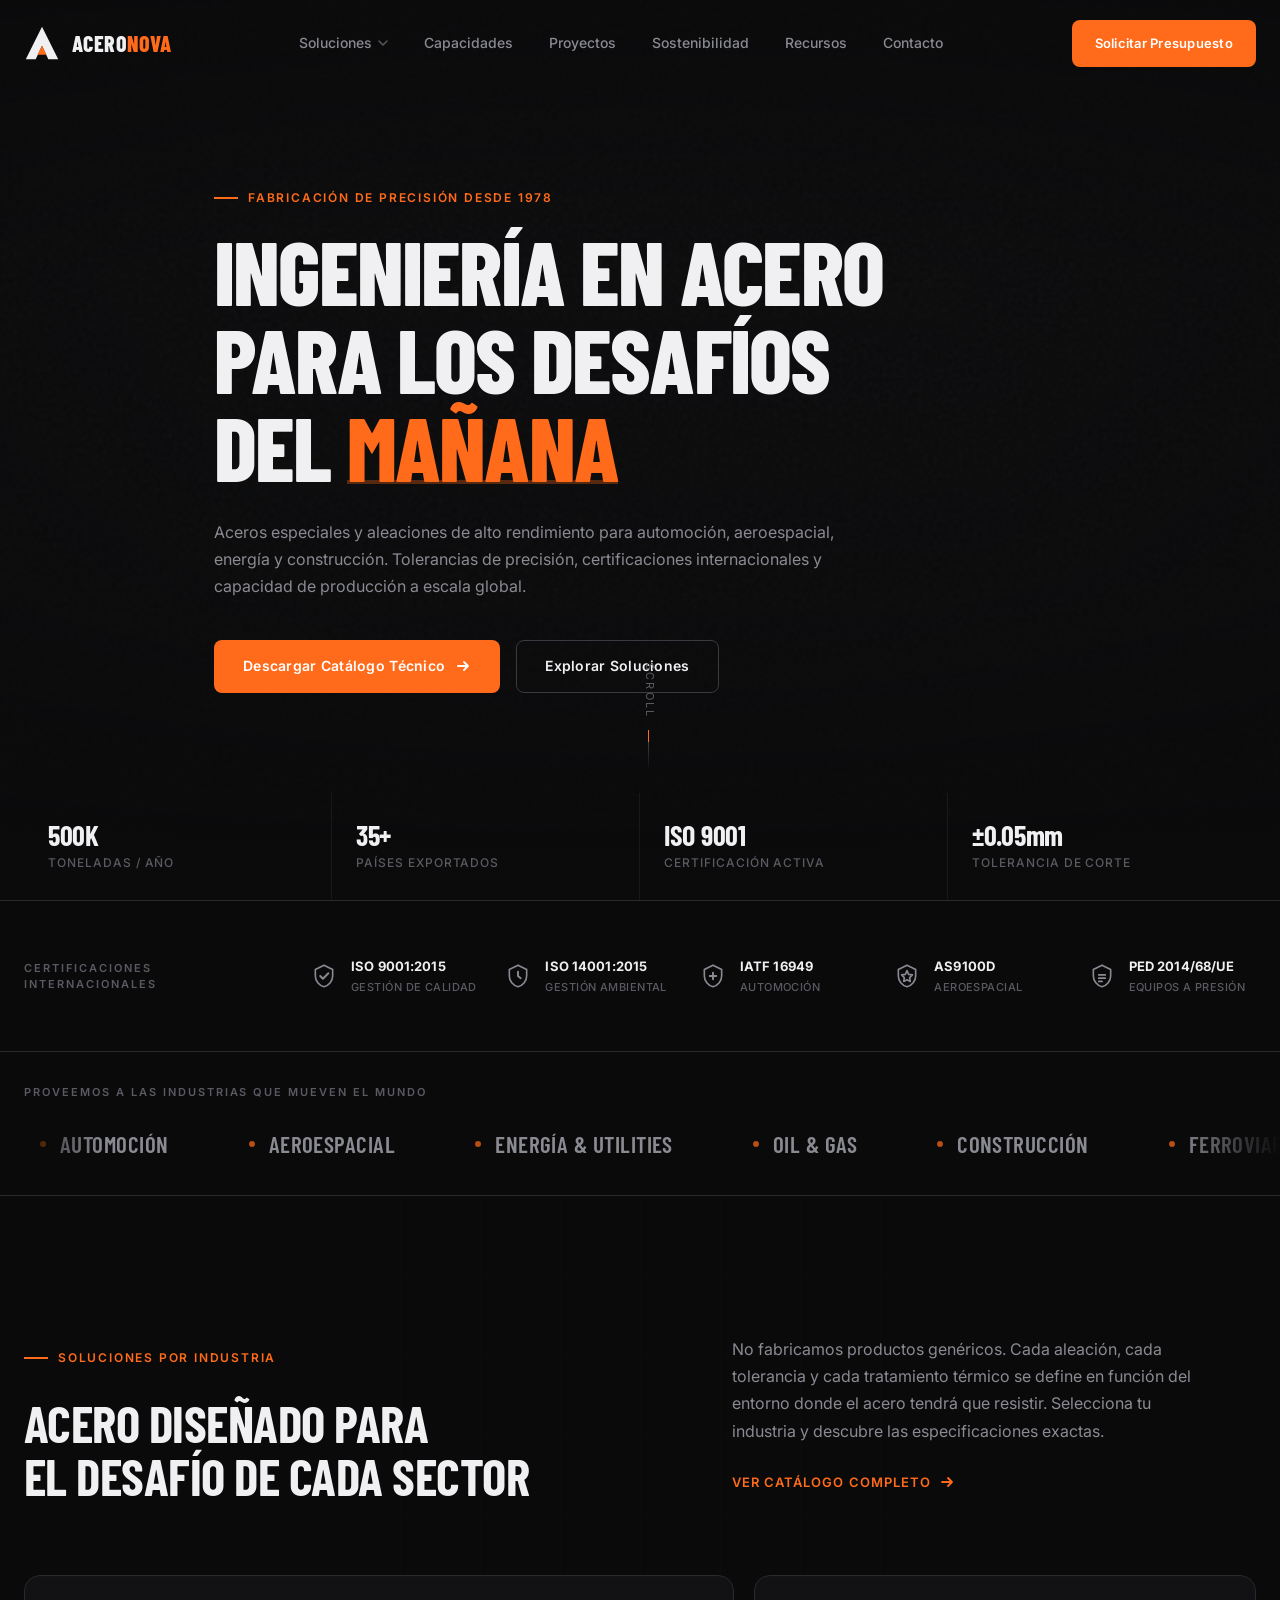
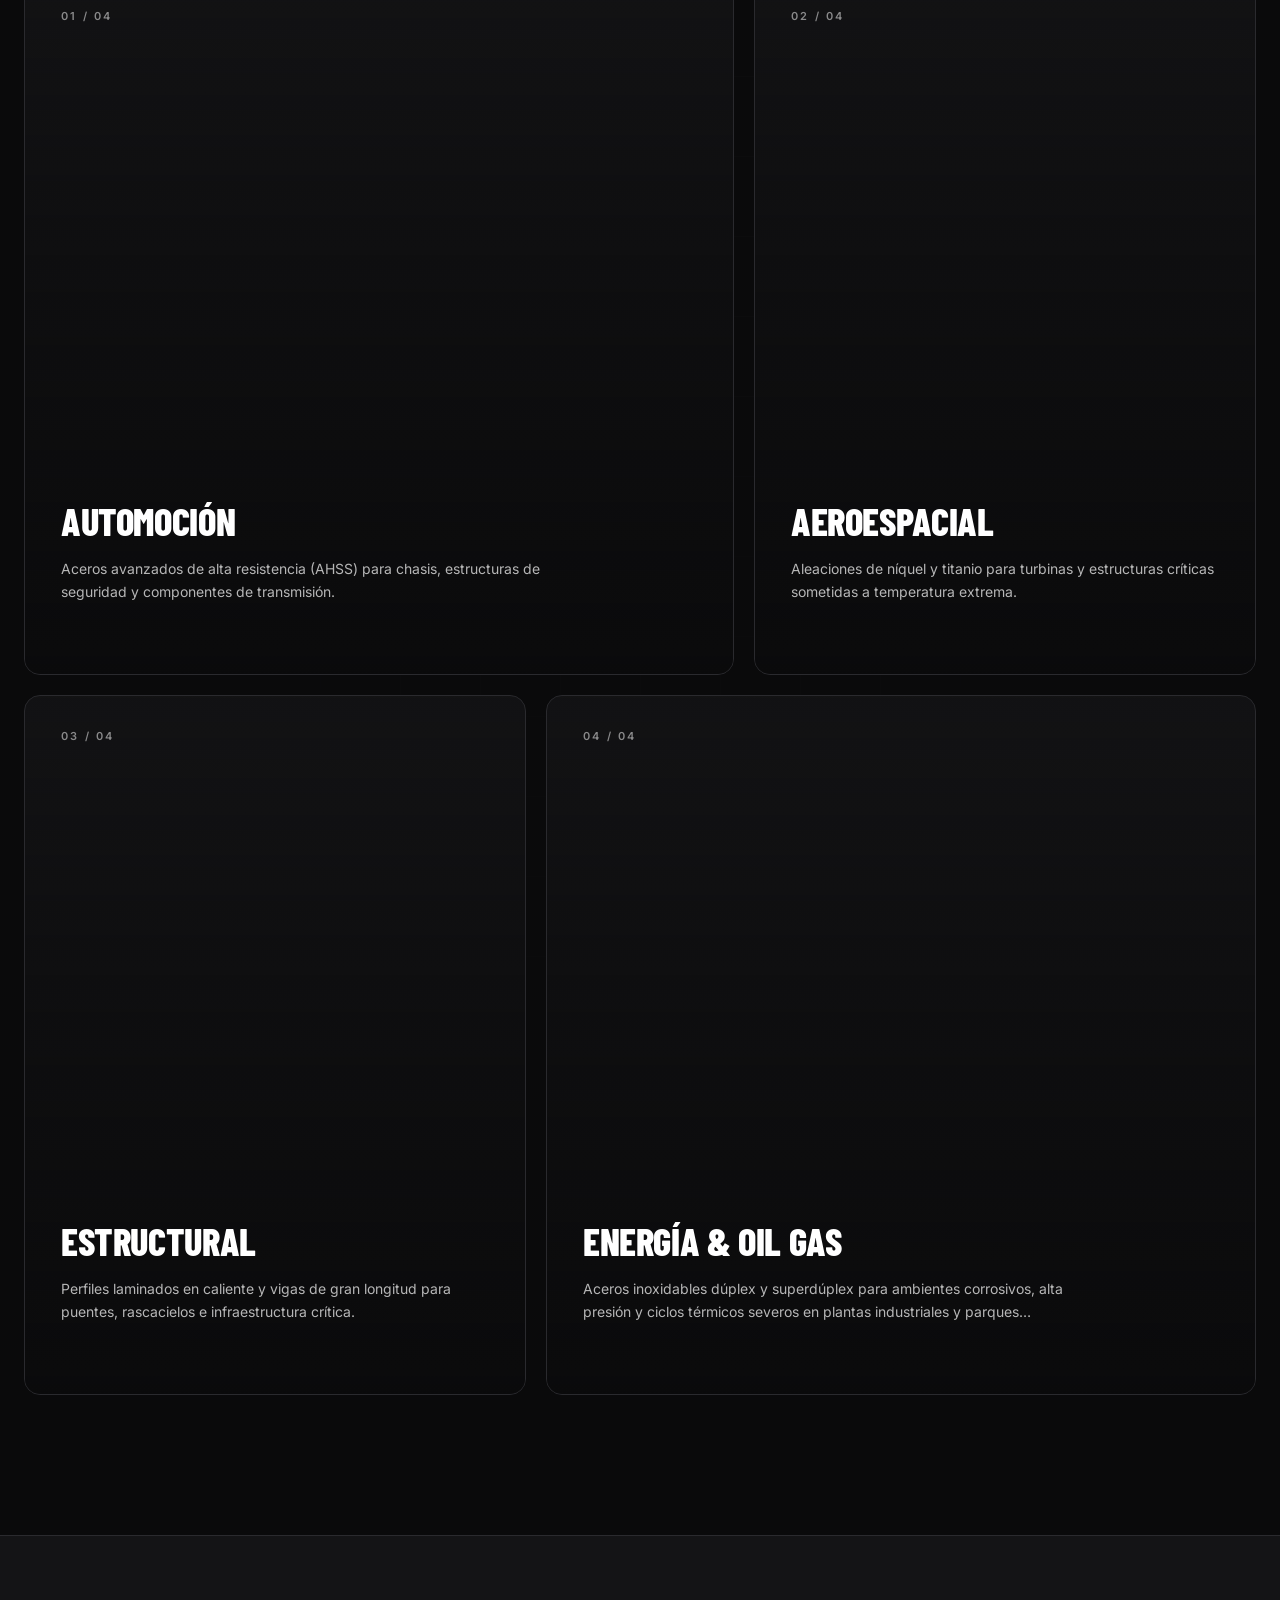
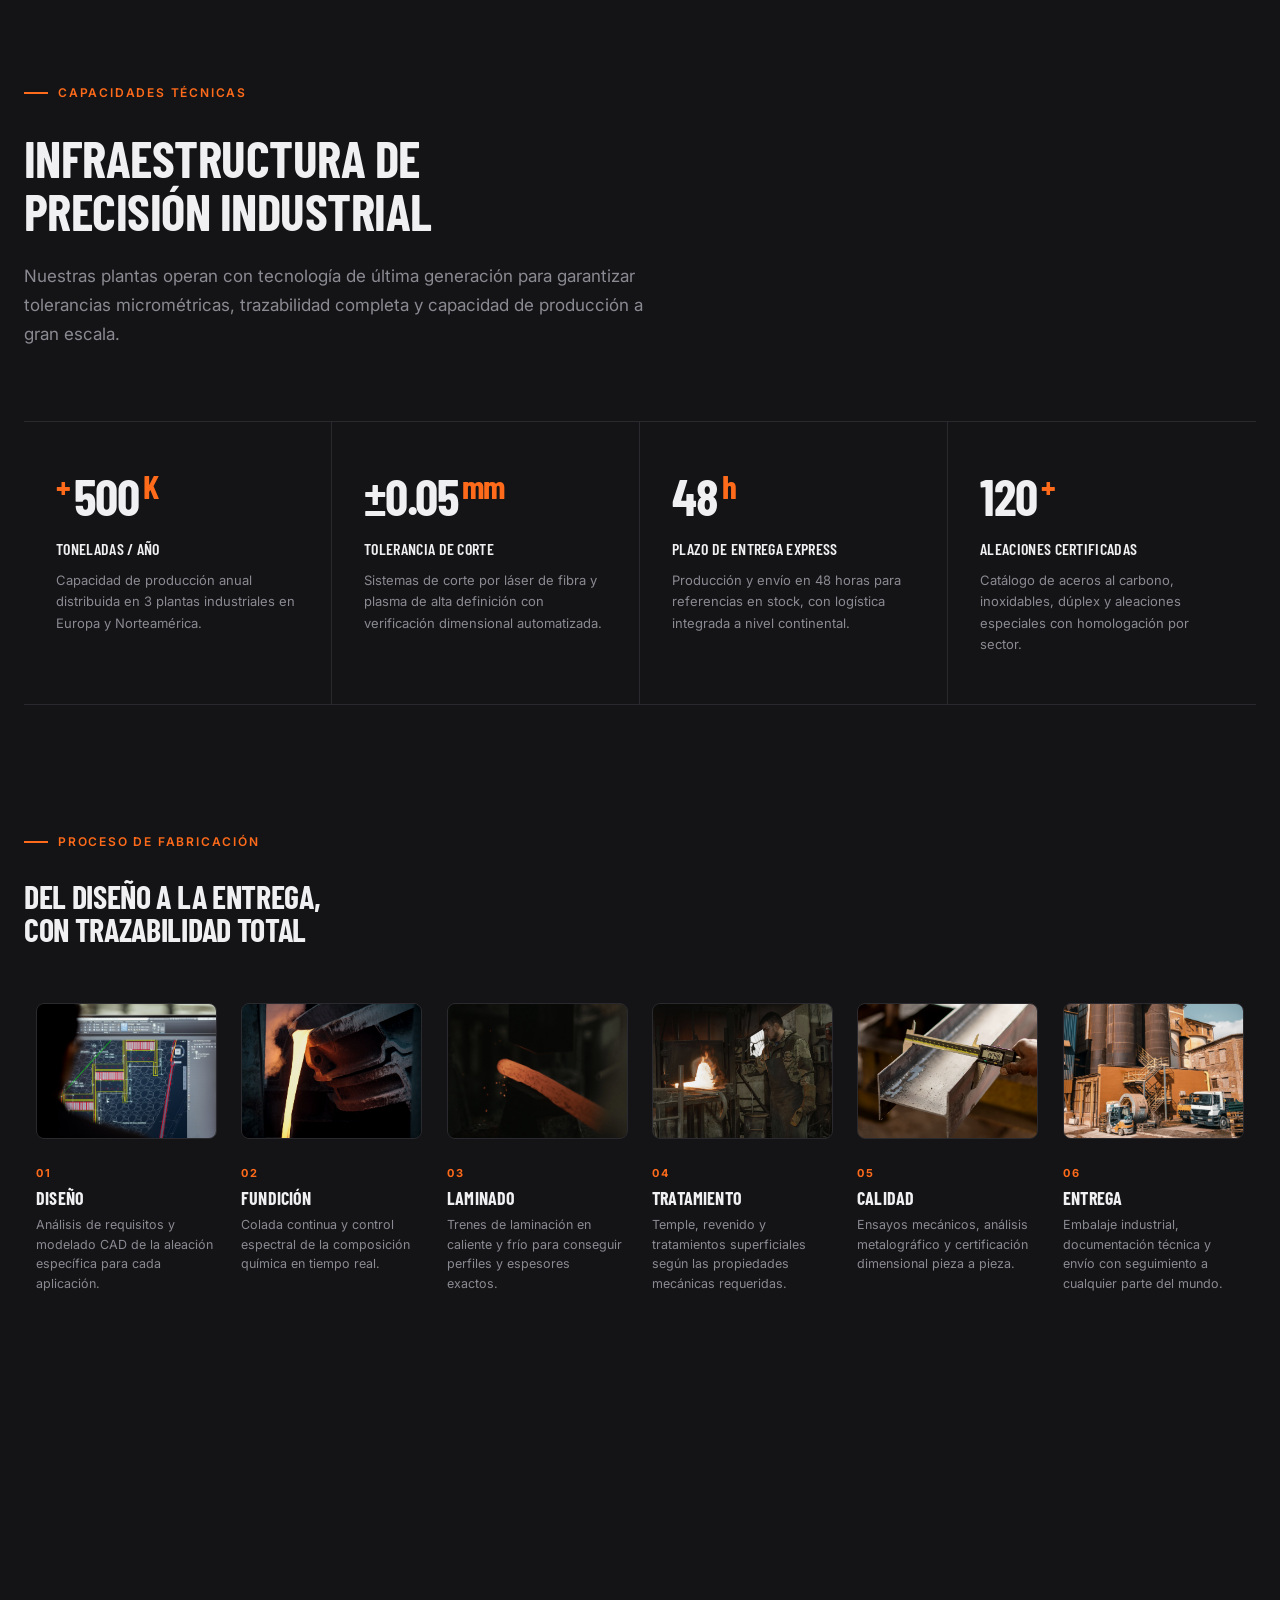
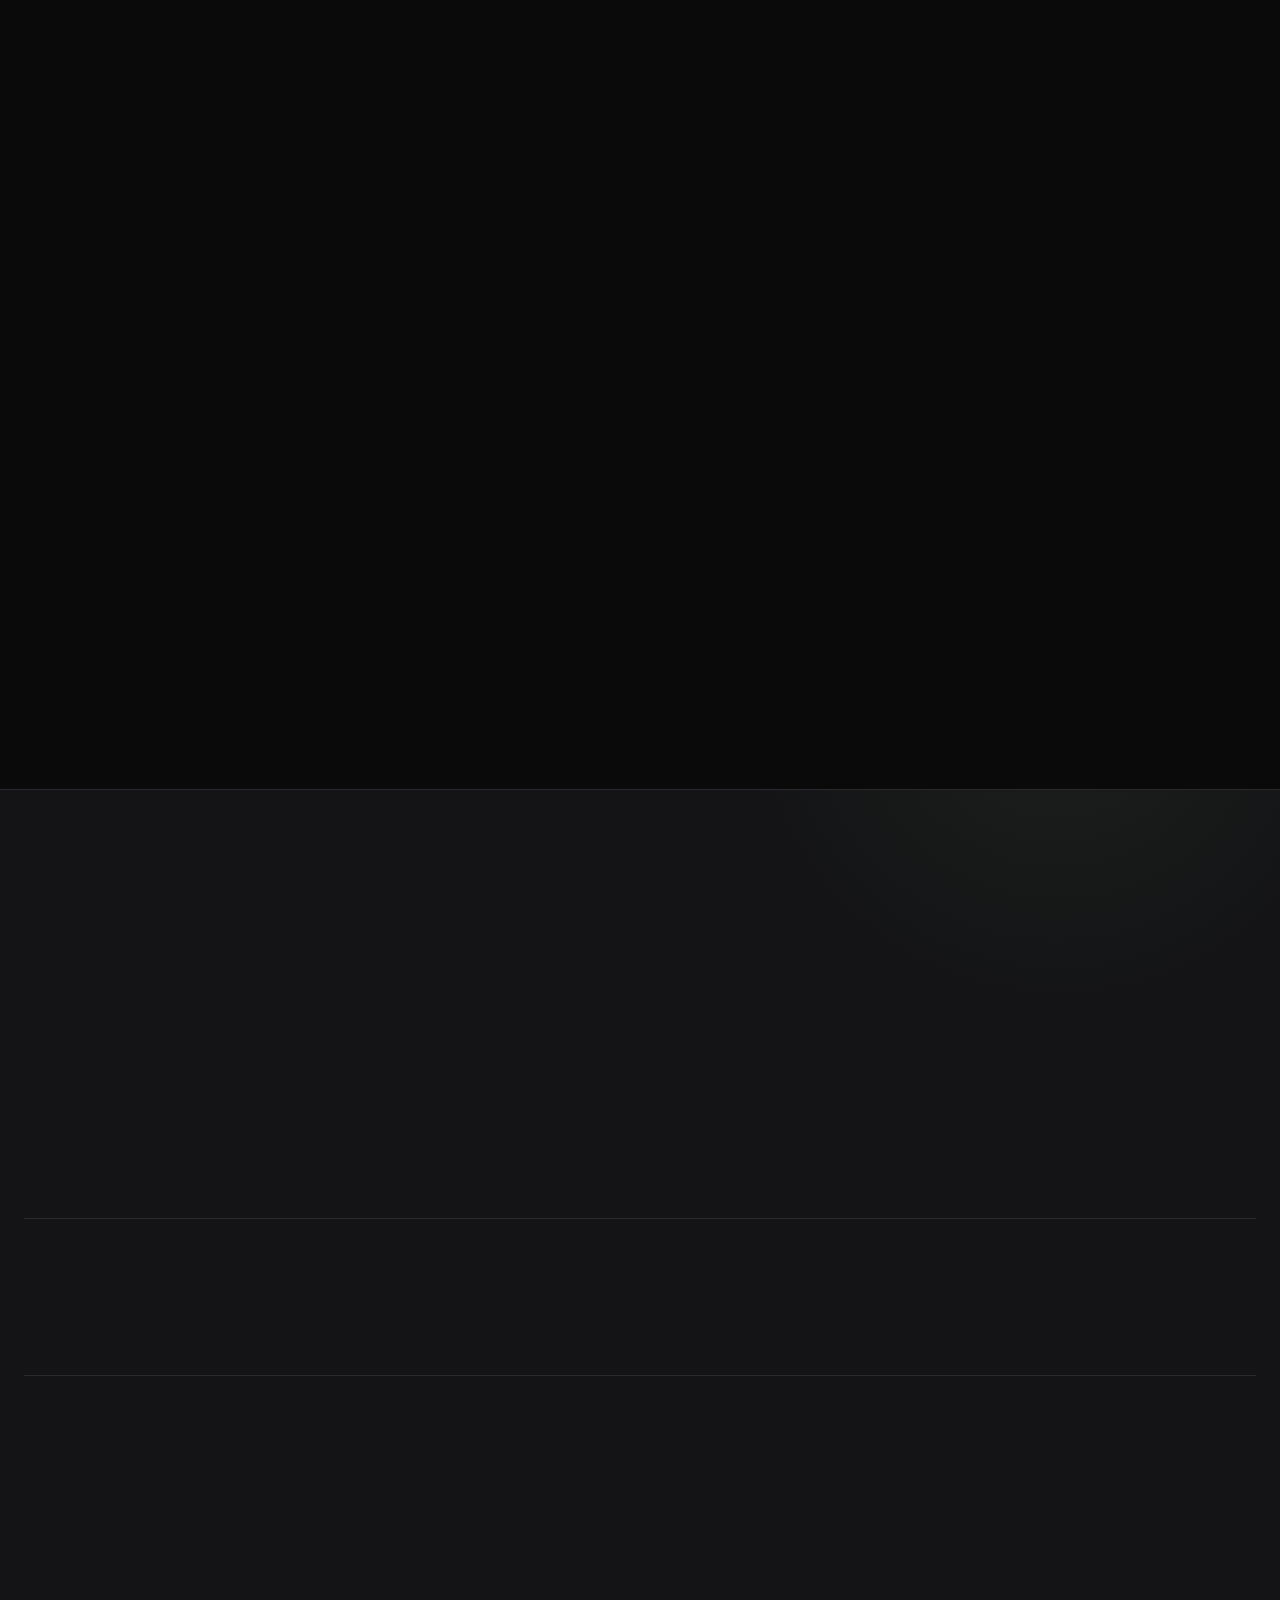
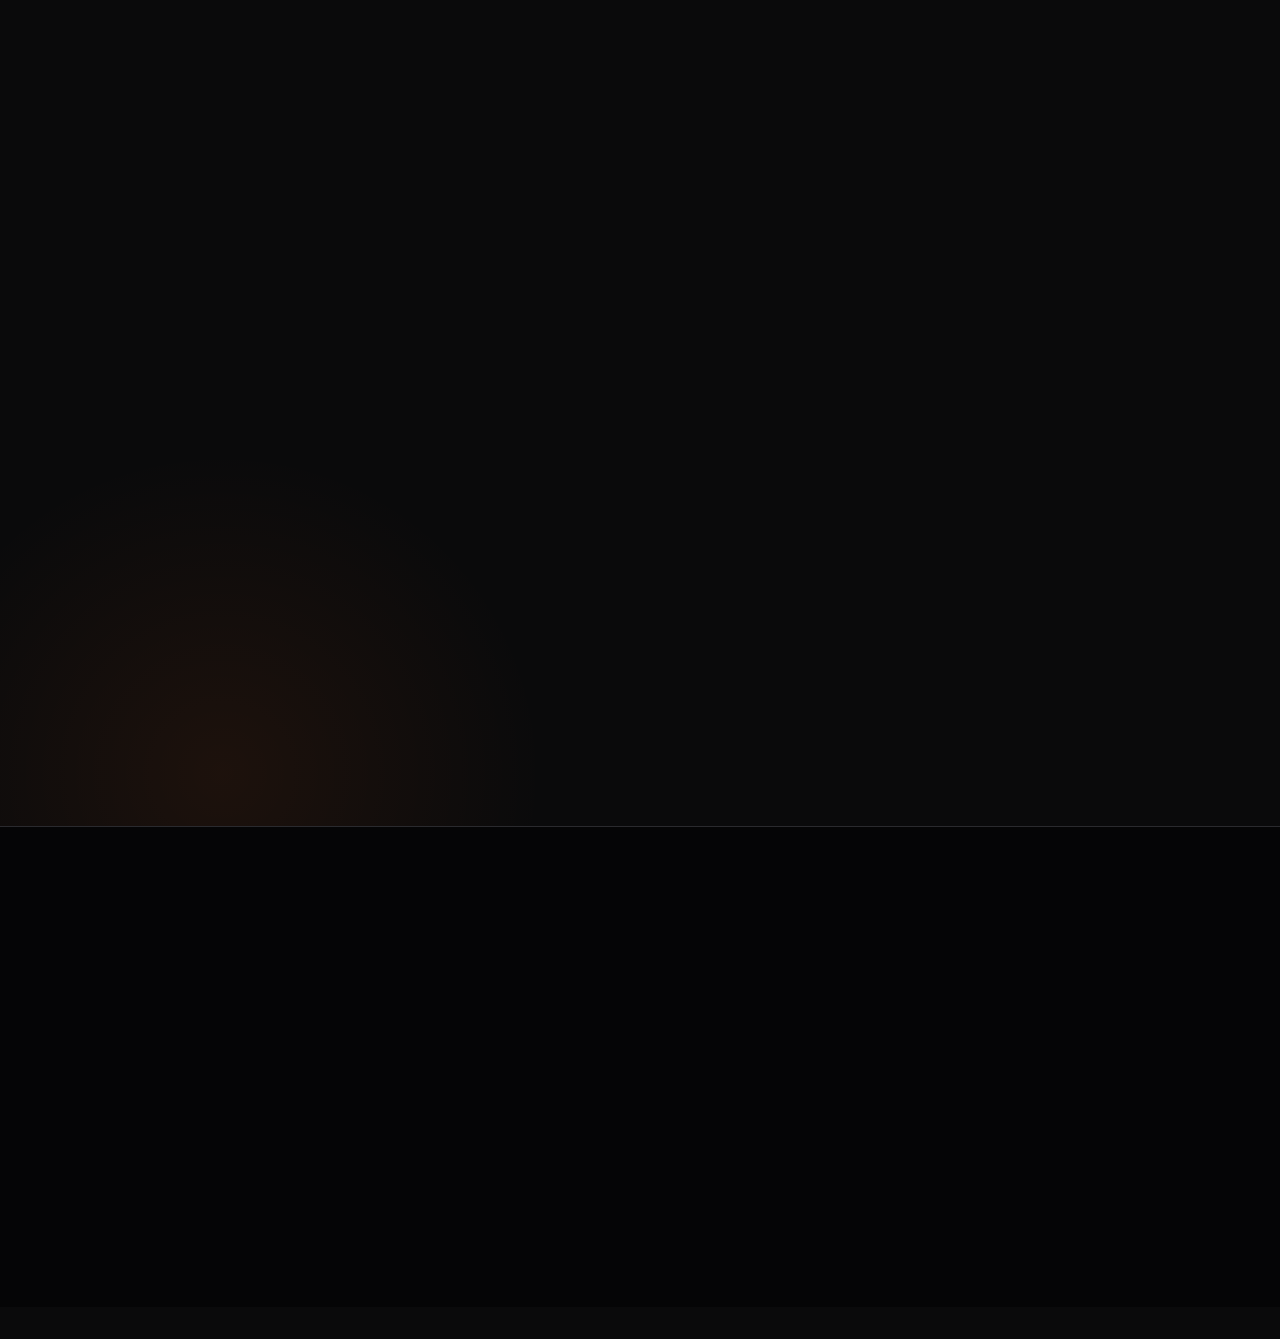
==== commit 1f4d4539: "Actualización de imágenes y videos" ====
--- a/index.html
+++ b/index.html
@@ -42,7 +42,7 @@
   <link href="https://fonts.googleapis.com/css2?family=Barlow+Condensed:wght@700;800&family=Inter:wght@400;600;700&display=swap" rel="stylesheet">
 
   <!-- Preload poster del hero -->
-  <link rel="preload" as="image" href="/assets/img/hero-poster.jpg">
+  <link rel="preload" as="image" href="assets/img/hero-poster.jpg">
 
   <!-- Estilos -->
   <link rel="stylesheet" href="css/styles.css">
@@ -414,7 +414,7 @@
     <div class="solutions__grid">
 
       <!-- Tarjeta 1: Automoción (grande) -->
-      <a href="#" class="sol-card sol-card--lg" style="--bg: url('/assets/img/solucion-automocion.jpg')">
+      <a href="#" class="sol-card sol-card--lg" style="--bg: url('assets/img/solucion-automocion.jpg')">
         <div class="sol-card__media"></div>
         <div class="sol-card__overlay"></div>
 
@@ -440,7 +440,7 @@
       </a>
 
       <!-- Tarjeta 2: Aeroespacial (mediana) -->
-      <a href="#" class="sol-card sol-card--md" style="--bg: url('/assets/img/solucion-aeroespacial.jpg')">
+      <a href="#" class="sol-card sol-card--md" style="--bg: url('assets/img/solucion-aeroespacial.jpg')">
         <div class="sol-card__media"></div>
         <div class="sol-card__overlay"></div>
 
@@ -466,7 +466,7 @@
       </a>
 
       <!-- Tarjeta 3: Estructural (mediana) -->
-      <a href="#" class="sol-card sol-card--md" style="--bg: url('/assets/img/solucion-estructural.jpg')">
+      <a href="#" class="sol-card sol-card--md" style="--bg: url('assets/img/solucion-estructural.jpg')">
         <div class="sol-card__media"></div>
         <div class="sol-card__overlay"></div>
 
@@ -492,7 +492,7 @@
       </a>
 
       <!-- Tarjeta 4: Energía (grande) -->
-      <a href="#" class="sol-card sol-card--lg" style="--bg: url('/assets/img/solucion-energia.jpg')">
+      <a href="#" class="sol-card sol-card--lg" style="--bg: url('assets/img/solucion-energia.jpg')">
         <div class="sol-card__media"></div>
         <div class="sol-card__overlay"></div>
 
@@ -607,7 +607,7 @@
 
         <li class="process__step">
           <div class="process__step-media">
-            <img src="/assets/img/proceso-diseno.jpg" alt="Diseño e ingeniería de aleaciones" loading="lazy">
+            <img src="assets/img/proceso-diseno.jpg" alt="Diseño e ingeniería de aleaciones" loading="lazy">
           </div>
           <div class="process__step-body">
             <span class="process__step-num">01</span>
@@ -621,7 +621,7 @@
 
         <li class="process__step">
           <div class="process__step-media">
-            <img src="/assets/img/proceso-fundicion.jpg" alt="Fundición del acero" loading="lazy">
+            <img src="assets/img/proceso-fundicion.jpg" alt="Fundición del acero" loading="lazy">
           </div>
           <div class="process__step-body">
             <span class="process__step-num">02</span>
@@ -635,7 +635,7 @@
 
         <li class="process__step">
           <div class="process__step-media">
-            <img src="/assets/img/proceso-laminado.jpg" alt="Laminado en caliente" loading="lazy">
+            <img src="assets/img/proceso-laminado.jpg" alt="Laminado en caliente" loading="lazy">
           </div>
           <div class="process__step-body">
             <span class="process__step-num">03</span>
@@ -649,7 +649,7 @@
 
         <li class="process__step">
           <div class="process__step-media">
-            <img src="/assets/img/proceso-tratamiento.jpg" alt="Tratamiento térmico" loading="lazy">
+            <img src="assets/img/proceso-tratamiento.jpg" alt="Tratamiento térmico" loading="lazy">
           </div>
           <div class="process__step-body">
             <span class="process__step-num">04</span>
@@ -663,7 +663,7 @@
 
         <li class="process__step">
           <div class="process__step-media">
-            <img src="/assets/img/proceso-calidad.jpg" alt="Control de calidad" loading="lazy">
+            <img src="assets/img/proceso-calidad.jpg" alt="Control de calidad" loading="lazy">
           </div>
           <div class="process__step-body">
             <span class="process__step-num">05</span>
@@ -677,7 +677,7 @@
 
         <li class="process__step">
           <div class="process__step-media">
-            <img src="/assets/img/proceso-entrega.jpg" alt="Entrega y logística" loading="lazy">
+            <img src="assets/img/proceso-entrega.jpg" alt="Entrega y logística" loading="lazy">
           </div>
           <div class="process__step-body">
             <span class="process__step-num">06</span>
@@ -752,7 +752,7 @@
     <article class="project-featured">
 
       <div class="project-featured__media">
-        <img src="/assets/img/proyecto-puente.jpg" alt="Puente de acero de gran luz" loading="lazy">
+        <img src="assets/img/proyecto-puente.jpg" alt="Puente de acero de gran luz" loading="lazy">
         <span class="project-featured__badge">Proyecto destacado</span>
       </div>
 
@@ -806,7 +806,7 @@
 
       <a href="#" class="project-card">
         <div class="project-card__media">
-          <img src="/assets/img/proyecto-turbina.jpg" alt="Componentes de turbina aeroespacial" loading="lazy">
+          <img src="assets/img/proyecto-turbina.jpg" alt="Componentes de turbina aeroespacial" loading="lazy">
         </div>
         <div class="project-card__overlay"></div>
         <div class="project-card__content">
@@ -829,7 +829,7 @@
 
       <a href="#" class="project-card">
         <div class="project-card__media">
-          <img src="/assets/img/proyecto-plataforma.jpg" alt="Plataforma offshore" loading="lazy">
+          <img src="assets/img/proyecto-plataforma.jpg" alt="Plataforma offshore" loading="lazy">
         </div>
         <div class="project-card__overlay"></div>
         <div class="project-card__content">
@@ -852,7 +852,7 @@
 
       <a href="#" class="project-card">
         <div class="project-card__media">
-          <img src="/assets/img/proyecto-chasis.jpg" alt="Chasis de automoción" loading="lazy">
+          <img src="assets/img/proyecto-chasis.jpg" alt="Chasis de automoción" loading="lazy">
         </div>
         <div class="project-card__overlay"></div>
         <div class="project-card__content">
@@ -1072,7 +1072,7 @@
     <div class="sus-cta">
 
       <div class="sus-cta__media">
-        <img src="/assets/img/sostenibilidad-planta.jpg" alt="Planta industrial sostenible" loading="lazy">
+        <img src="assets/img/sostenibilidad-planta.jpg" alt="Planta industrial sostenible" loading="lazy">
       </div>
 
       <div class="sus-cta__body">
--- a/css/styles.css
+++ b/css/styles.css
@@ -1276,7 +1276,7 @@
   }
 
   .hero__media {
-    background-image: url('/assets/img/hero-poster.jpg');
+    background-image: url('assets/img/hero-poster.jpg');
     background-size: cover;
     background-position: center;
   }
@@ -1406,7 +1406,7 @@
   }
 
   .hero__media {
-    background-image: url('/assets/img/hero-poster.jpg');
+    background-image: url('assets/img/hero-poster.jpg');
     background-size: cover;
     background-position: center;
   }
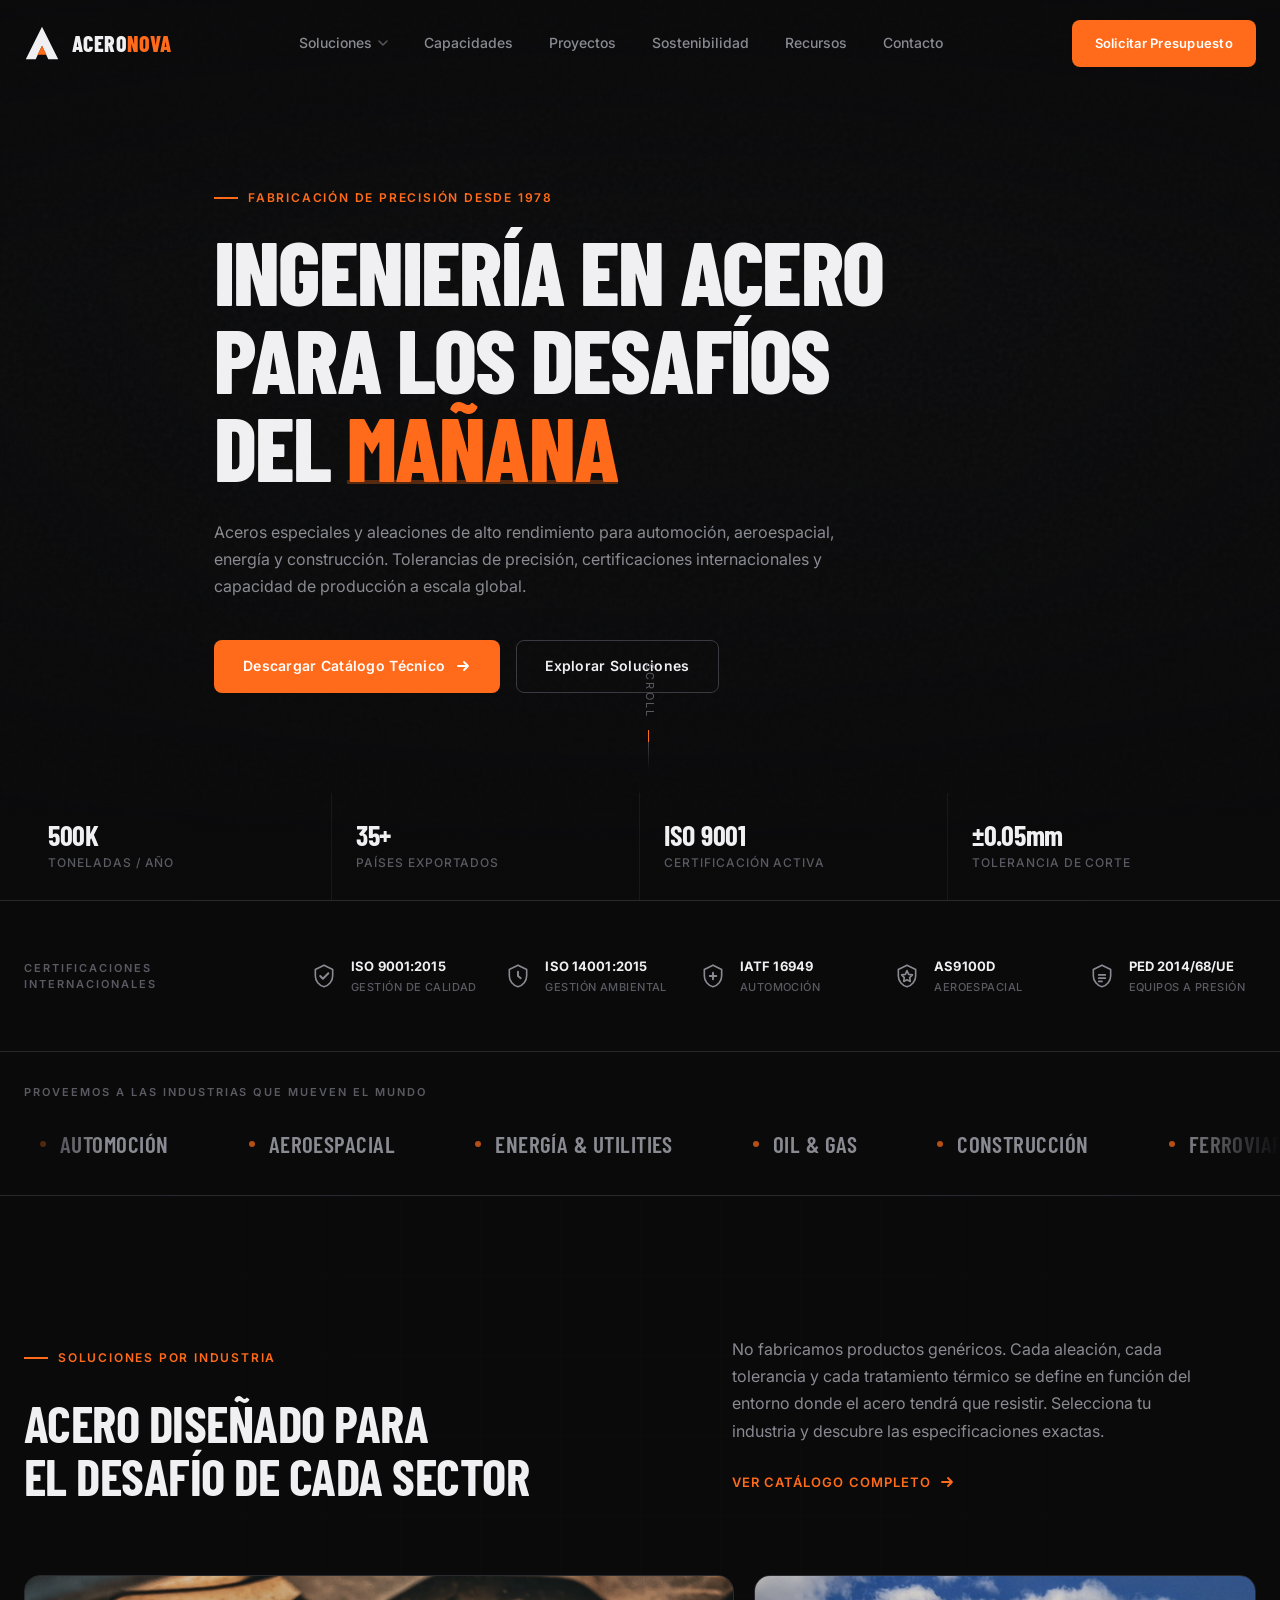
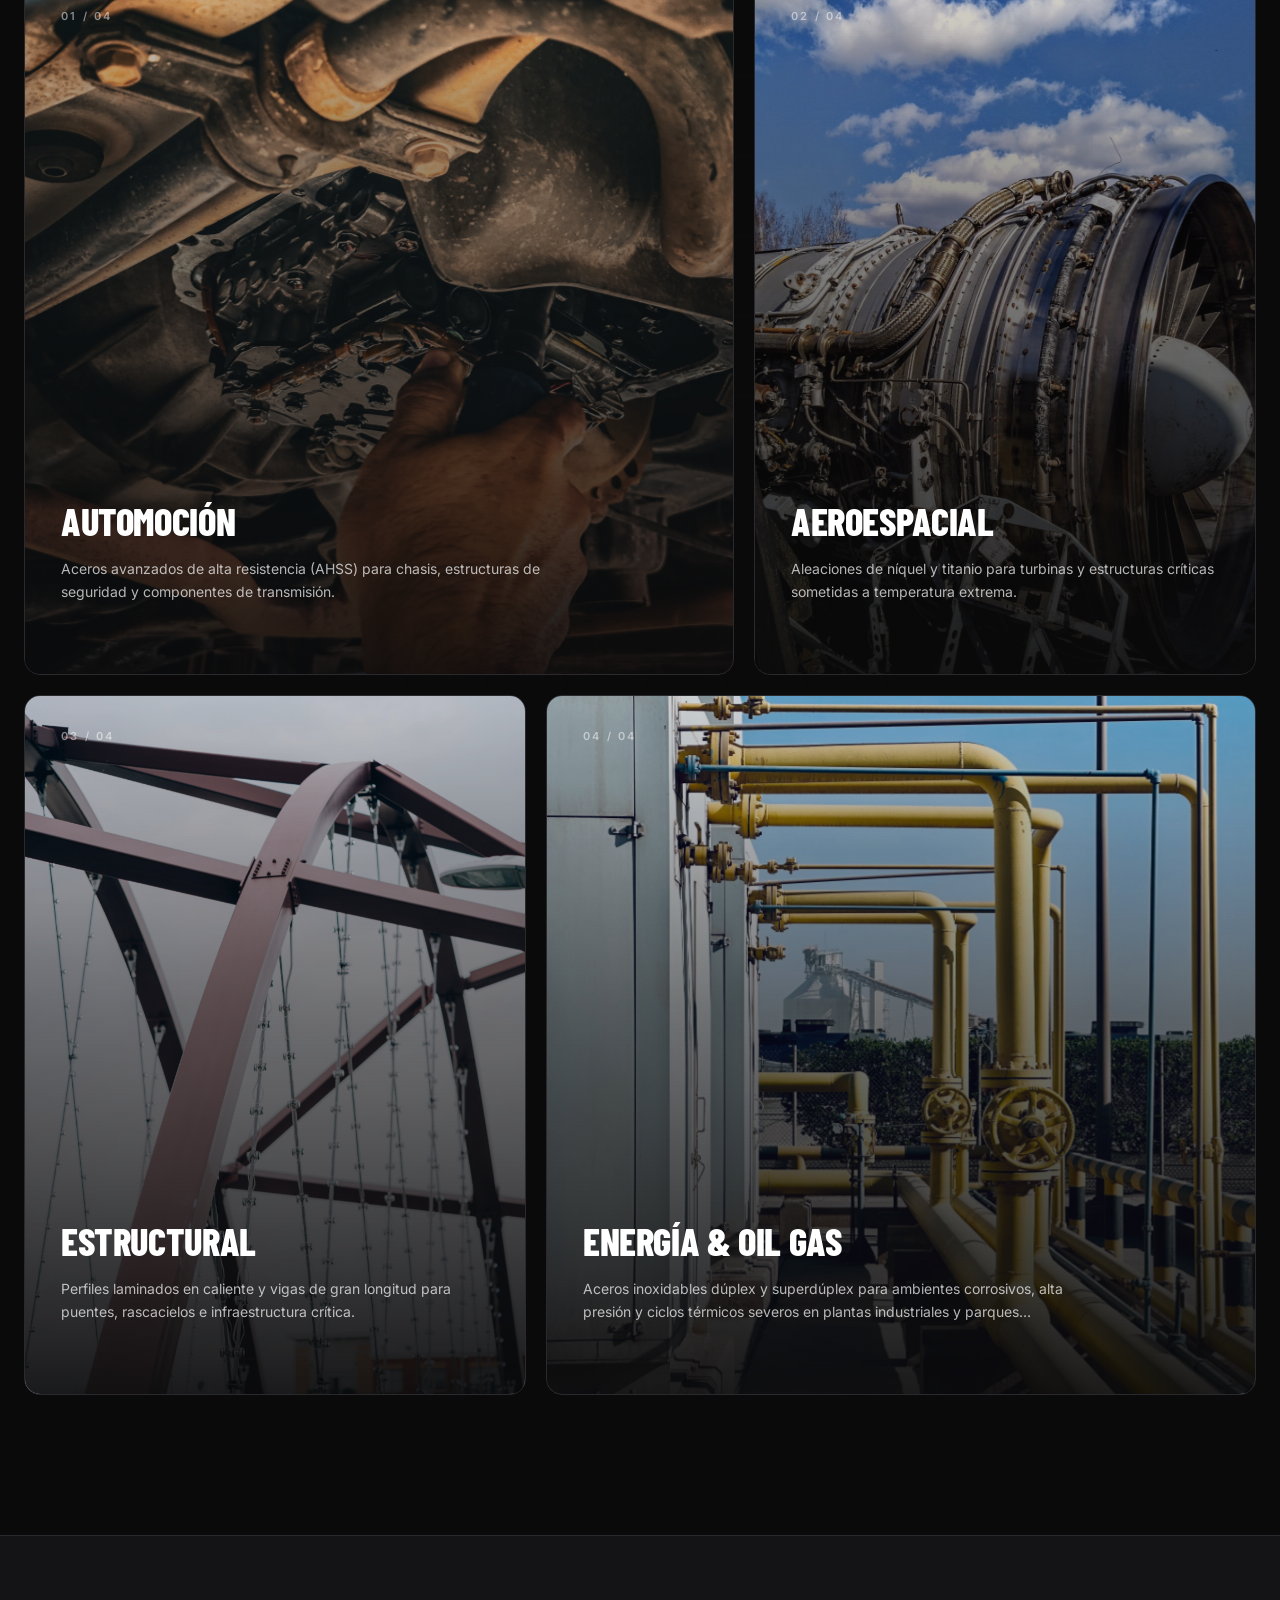
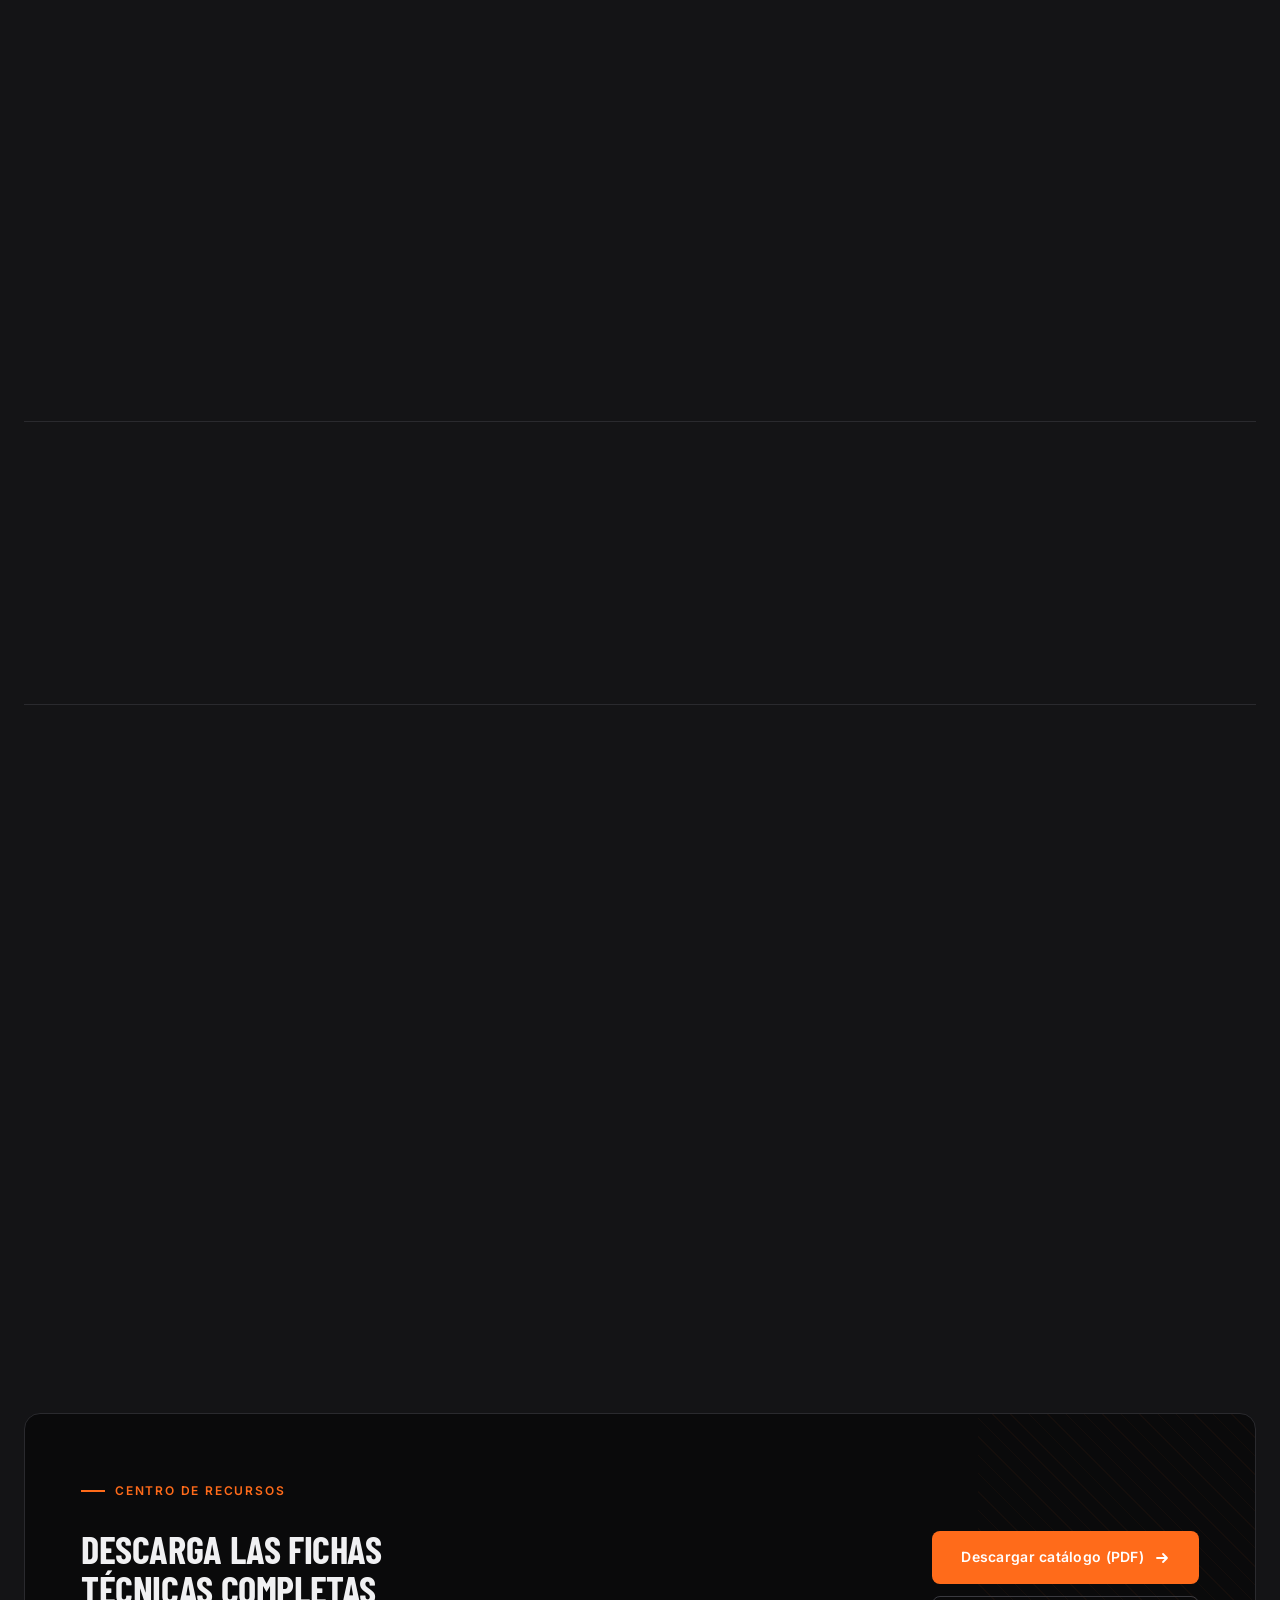
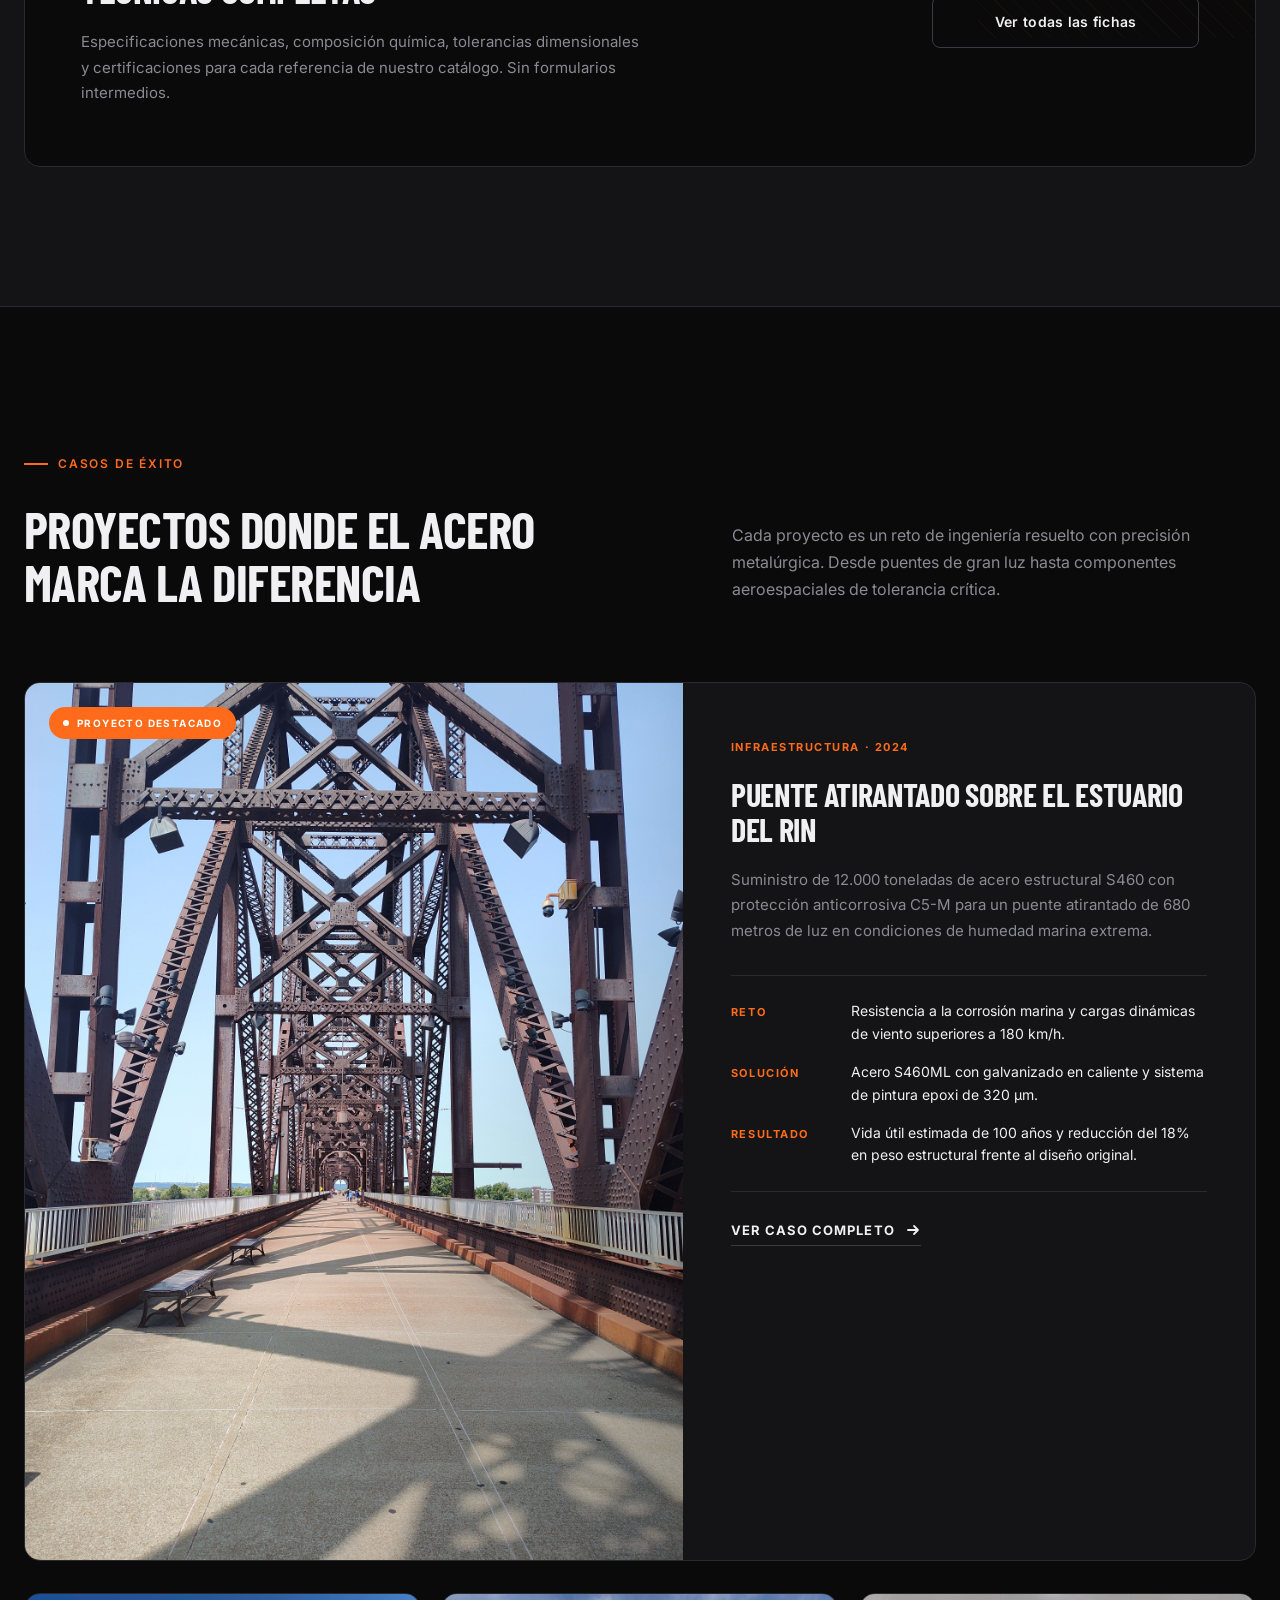
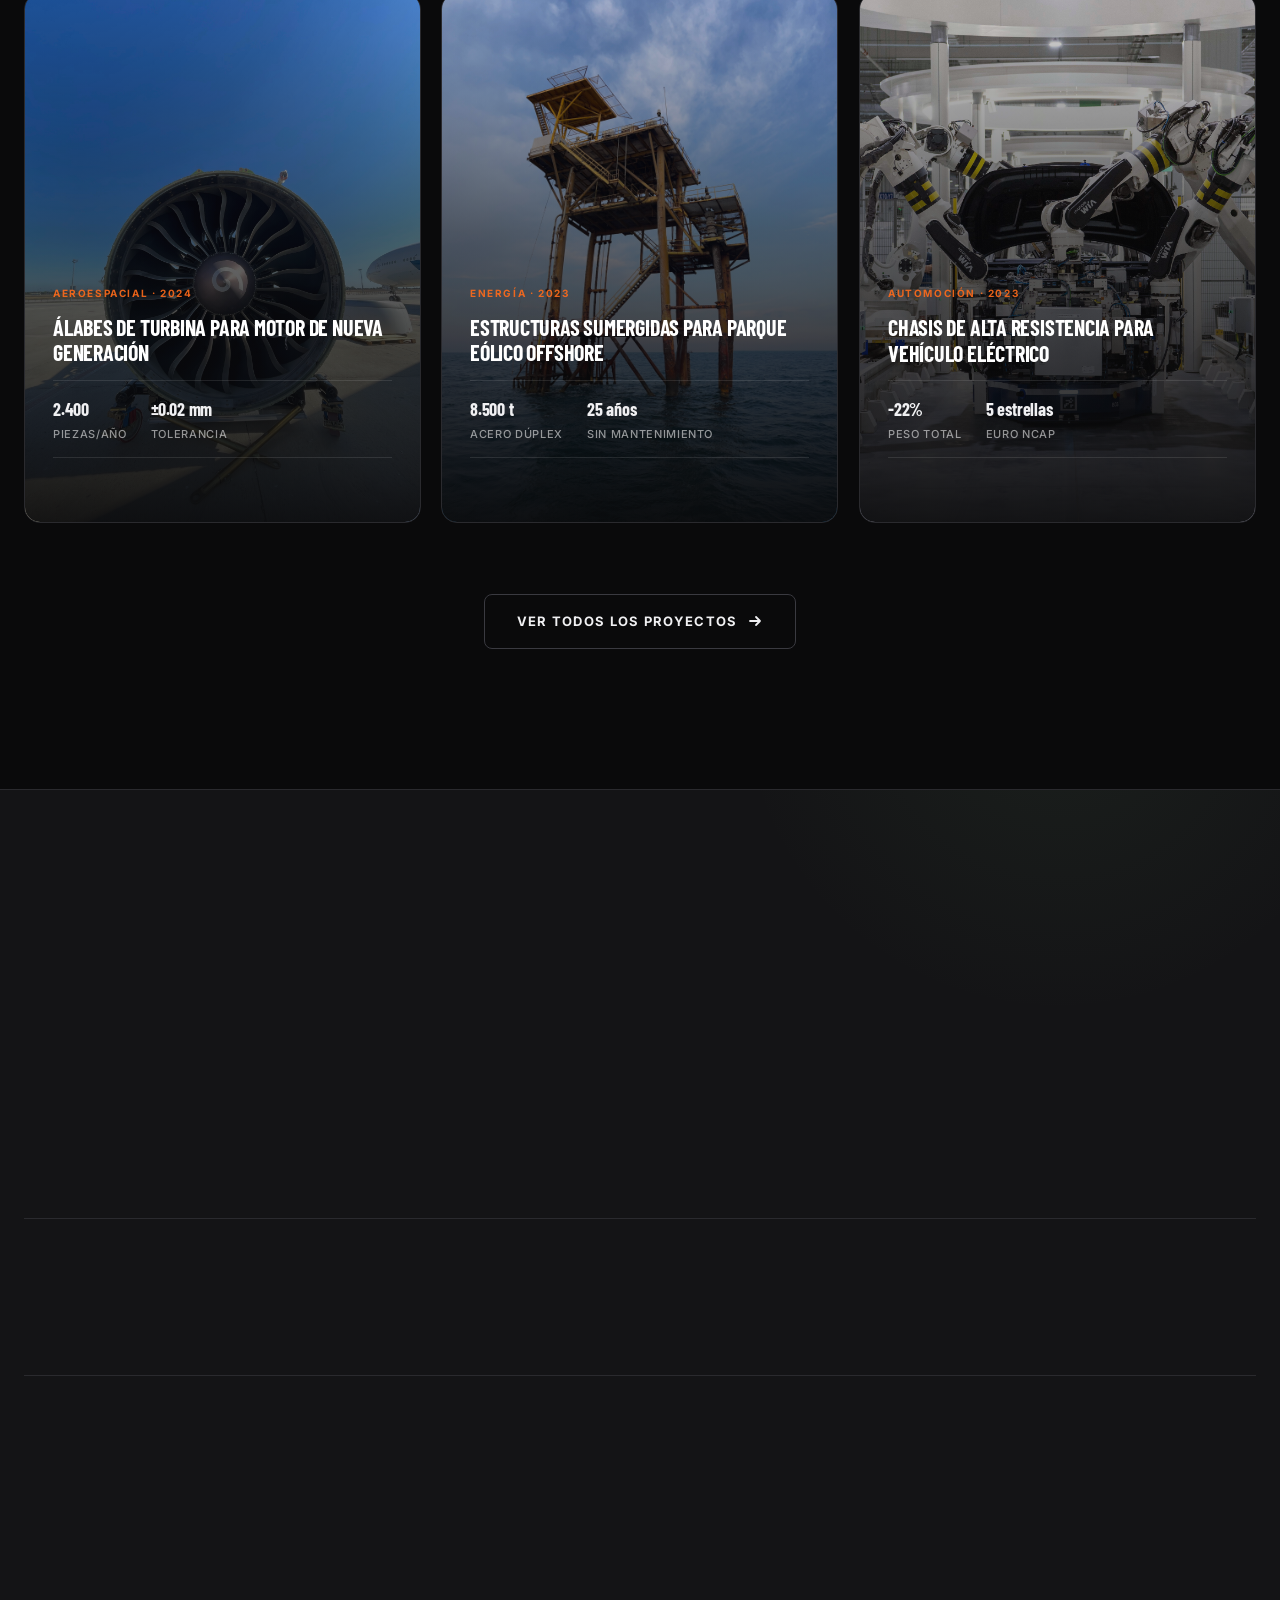
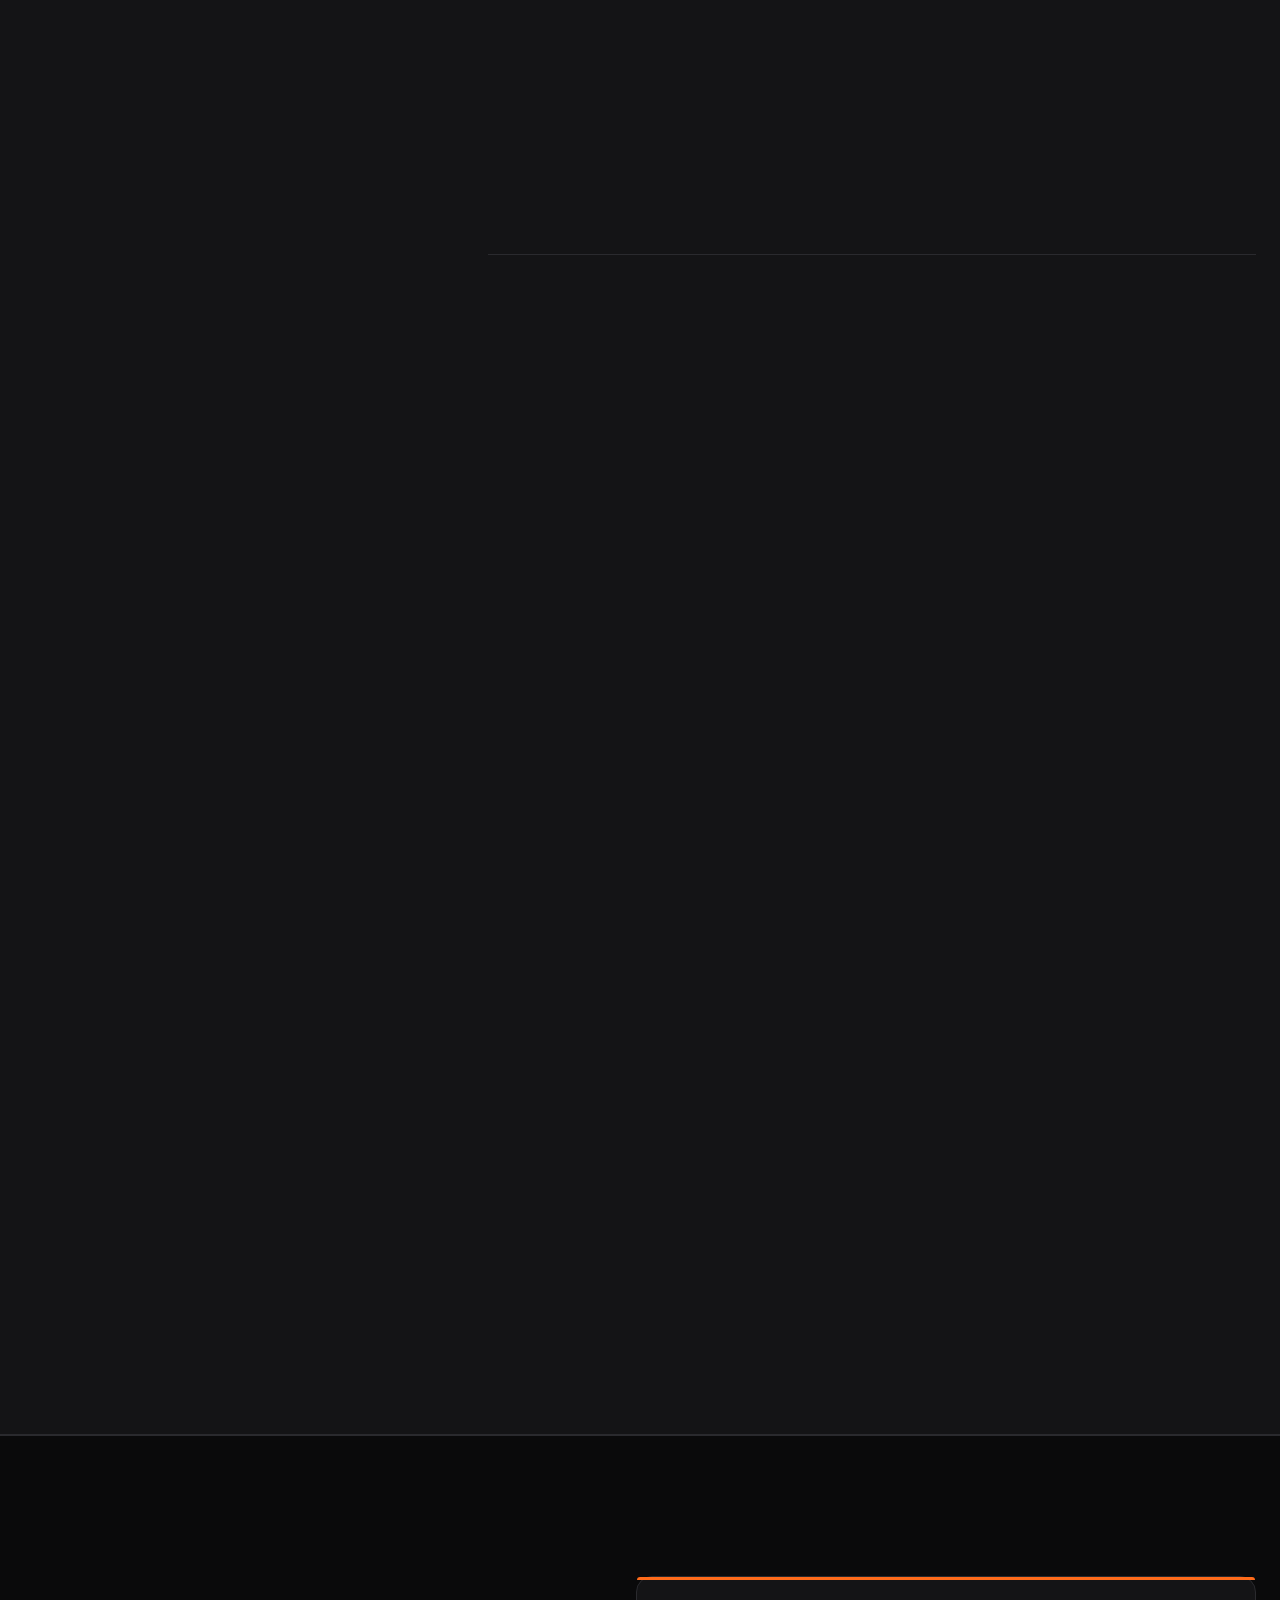
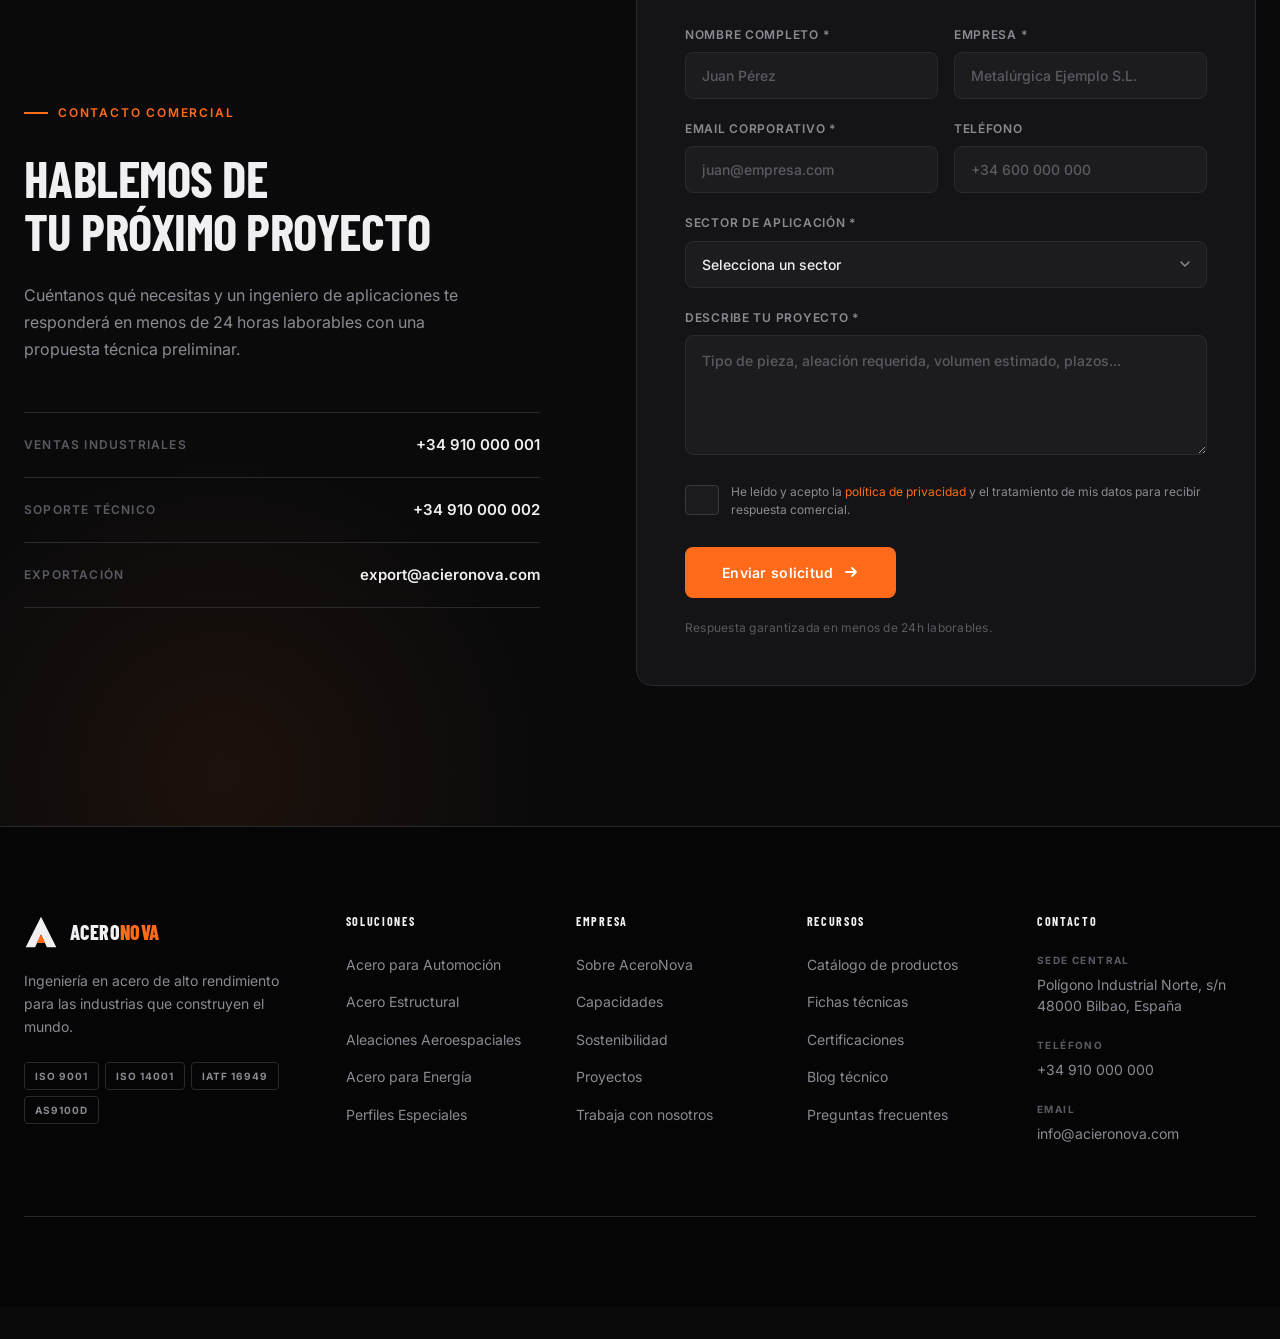
==== commit 29bd78e1: "Actualización 3 en imagenes del segundo bloque" ====
--- a/index.html
+++ b/index.html
@@ -191,7 +191,7 @@
       playsinline
       preload="metadata"
       poster="/assets/img/hero-poster.jpg">
-      <source src="/assets/video/hero-loop.mp4" type="video/mp4">
+      <source src="assets/video/hero-loop.mp4" type="video/mp4">
     </video>
     <div class="hero__overlay"></div>
     <div class="hero__grain"></div>
@@ -414,7 +414,7 @@
     <div class="solutions__grid">
 
       <!-- Tarjeta 1: Automoción (grande) -->
-      <a href="#" class="sol-card sol-card--lg" style="--bg: url('assets/img/solucion-automocion.jpg')">
+      <a href="#" class="sol-card sol-card--lg" style="--bg: url('../assets/img/solucion-automocion.jpg')">
         <div class="sol-card__media"></div>
         <div class="sol-card__overlay"></div>
 
@@ -440,7 +440,7 @@
       </a>
 
       <!-- Tarjeta 2: Aeroespacial (mediana) -->
-      <a href="#" class="sol-card sol-card--md" style="--bg: url('assets/img/solucion-aeroespacial.jpg')">
+      <a href="#" class="sol-card sol-card--md" style="--bg: url('../assets/img/solucion-aeroespacial.jpg')">
         <div class="sol-card__media"></div>
         <div class="sol-card__overlay"></div>
 
@@ -466,7 +466,7 @@
       </a>
 
       <!-- Tarjeta 3: Estructural (mediana) -->
-      <a href="#" class="sol-card sol-card--md" style="--bg: url('assets/img/solucion-estructural.jpg')">
+      <a href="#" class="sol-card sol-card--md" style="--bg: url('../assets/img/solucion-estructural.jpg')">
         <div class="sol-card__media"></div>
         <div class="sol-card__overlay"></div>
 
@@ -492,7 +492,7 @@
       </a>
 
       <!-- Tarjeta 4: Energía (grande) -->
-      <a href="#" class="sol-card sol-card--lg" style="--bg: url('assets/img/solucion-energia.jpg')">
+      <a href="#" class="sol-card sol-card--lg" style="--bg: url('../assets/img/solucion-energia.jpg')">
         <div class="sol-card__media"></div>
         <div class="sol-card__overlay"></div>
 
--- a/css/styles.css
+++ b/css/styles.css
@@ -1276,7 +1276,7 @@
   }
 
   .hero__media {
-    background-image: url('assets/img/hero-poster.jpg');
+    background-image: url('../assets/img/hero-poster.jpg');
     background-size: cover;
     background-position: center;
   }
@@ -1406,7 +1406,7 @@
   }
 
   .hero__media {
-    background-image: url('assets/img/hero-poster.jpg');
+    background-image: url('../assets/img/hero-poster.jpg');
     background-size: cover;
     background-position: center;
   }
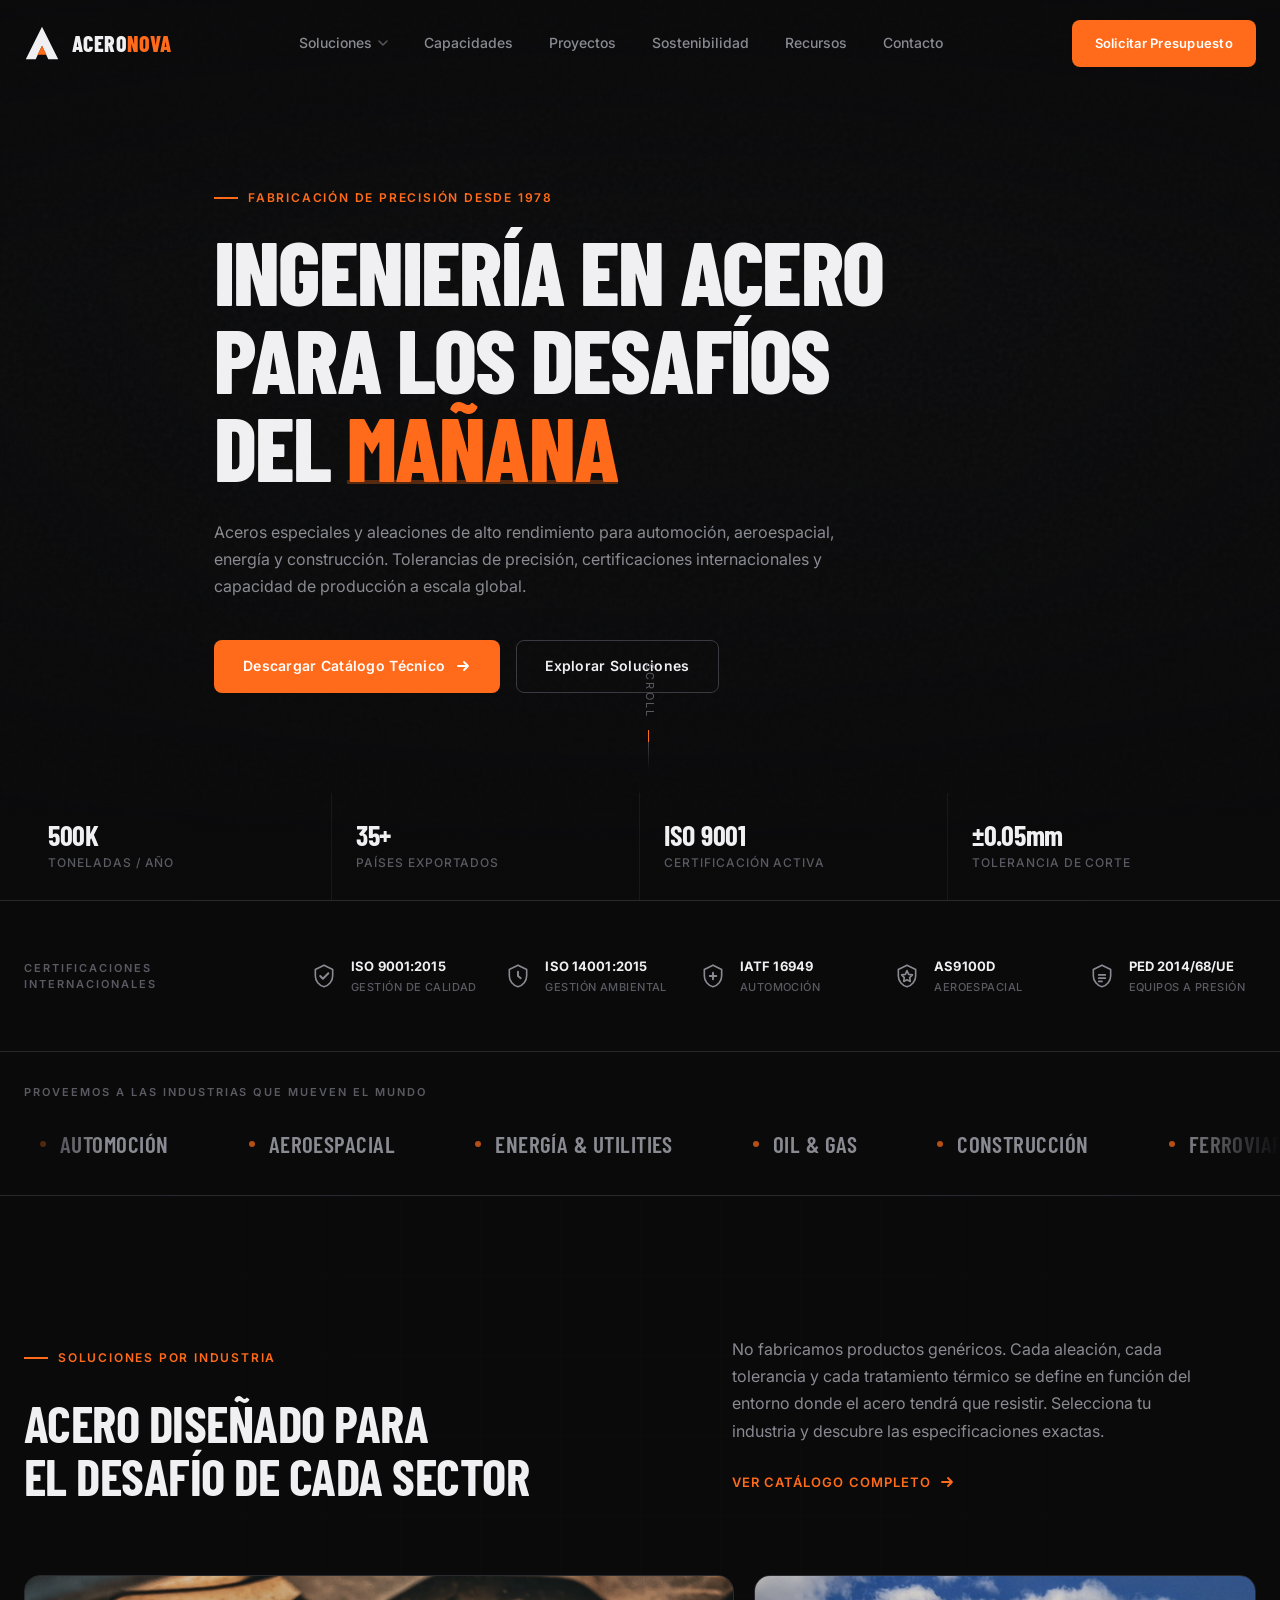
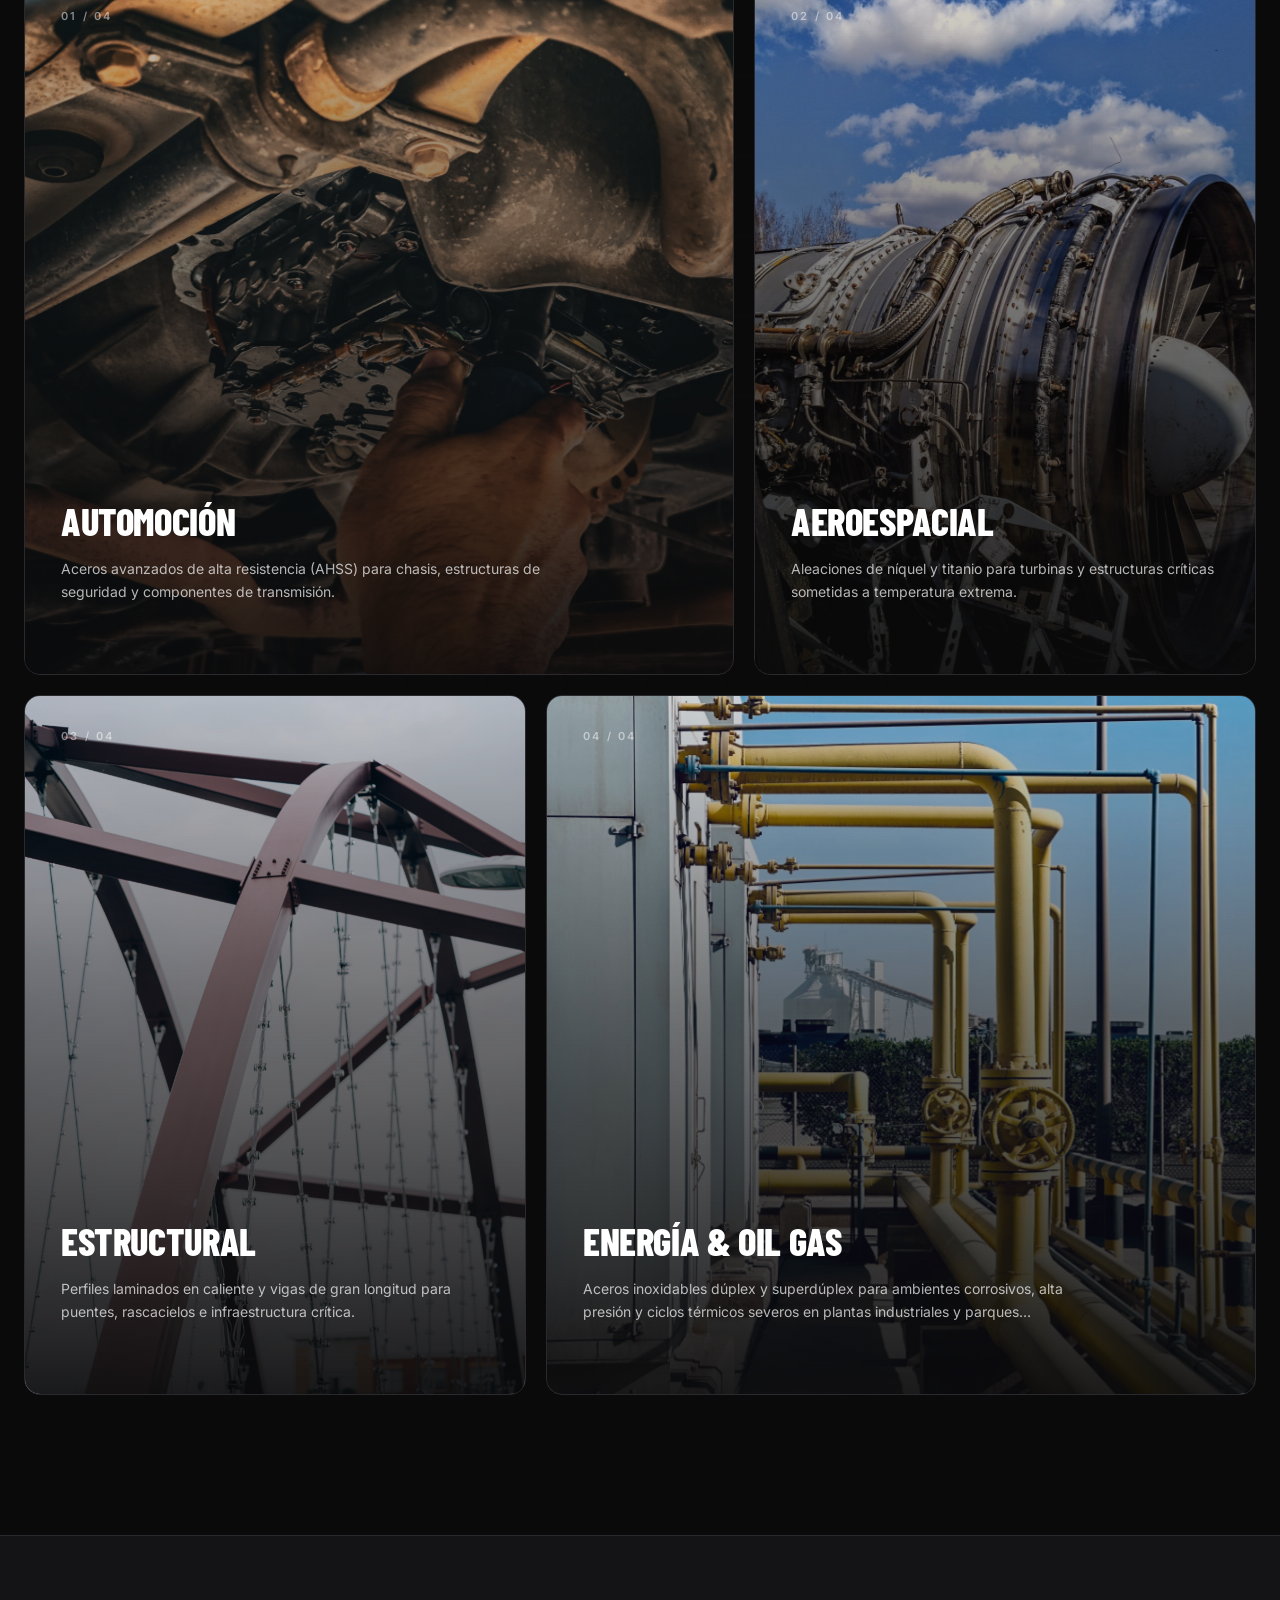
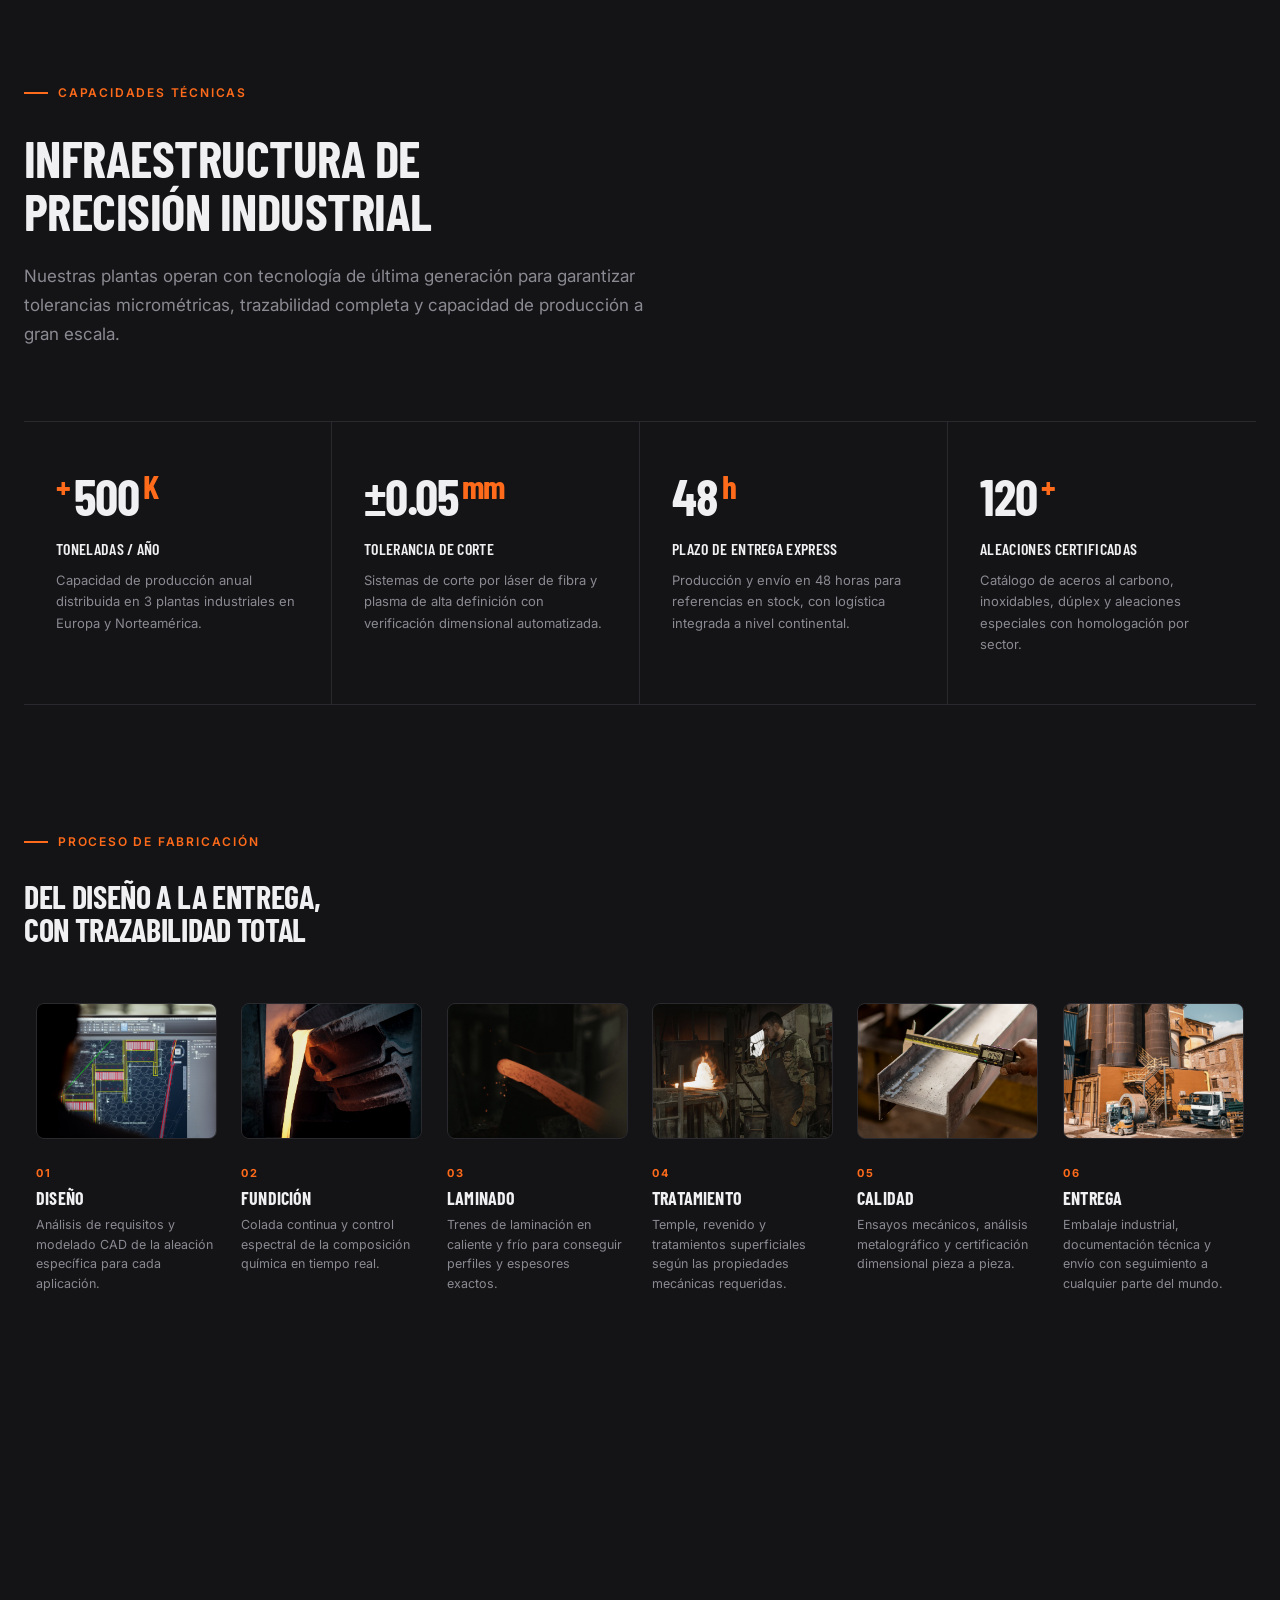
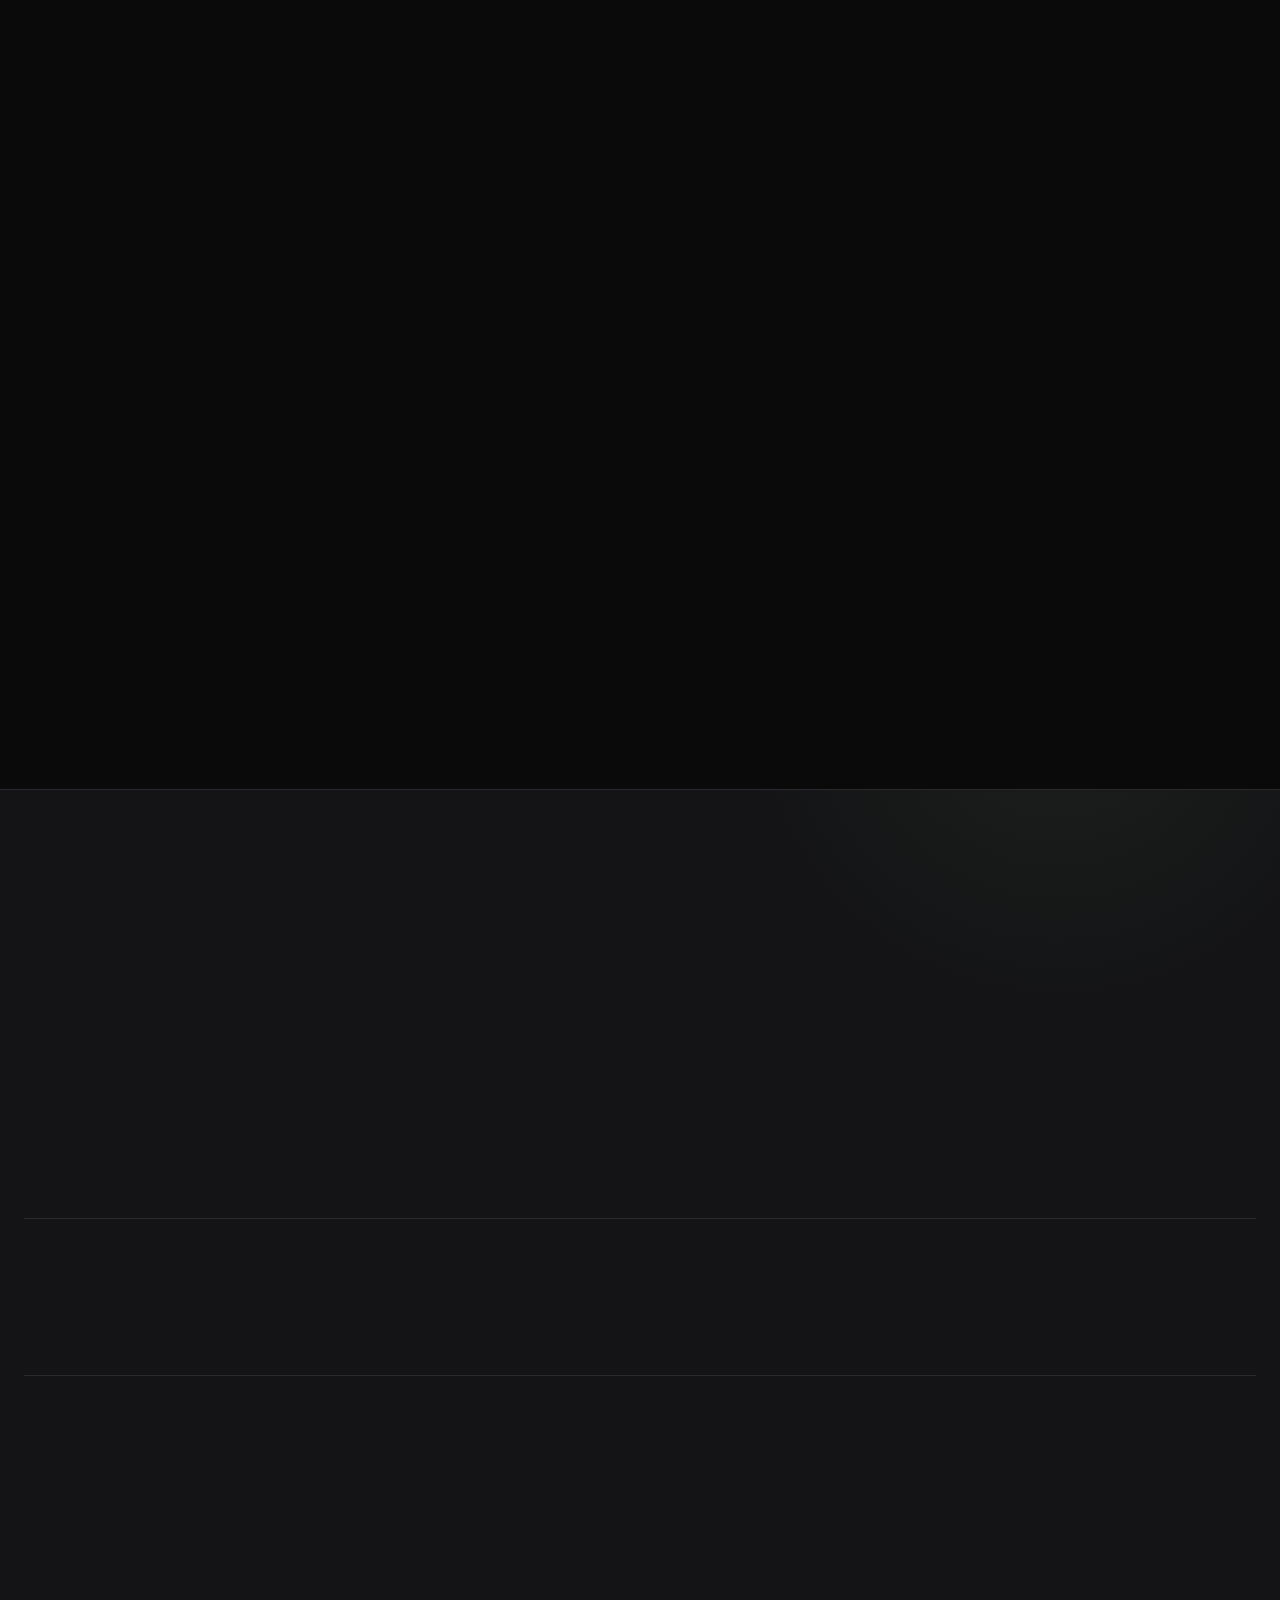
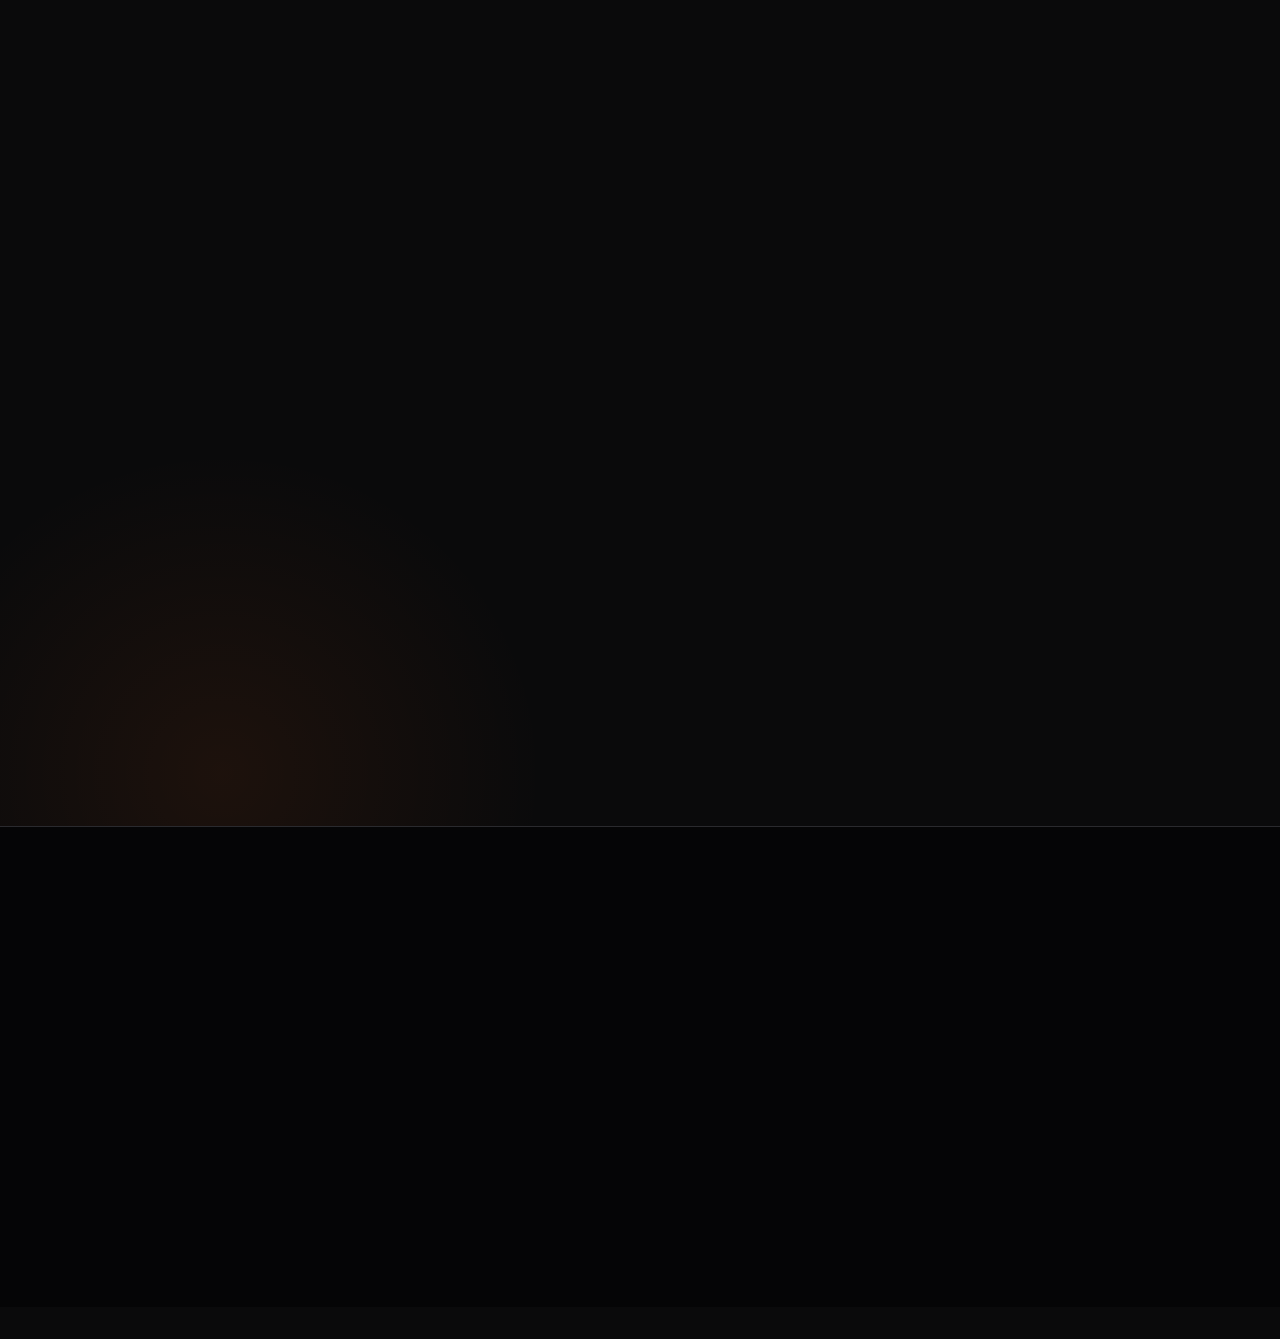
==== commit 3c5a37ef: "Actualización bloque 2" ====
--- a/index.html
+++ b/index.html
@@ -414,109 +414,101 @@
     <div class="solutions__grid">
 
       <!-- Tarjeta 1: Automoción (grande) -->
-      <a href="#" class="sol-card sol-card--lg" style="--bg: url('../assets/img/solucion-automocion.jpg')">
-        <div class="sol-card__media"></div>
-        <div class="sol-card__overlay"></div>
-
-        <div class="sol-card__content">
-          <span class="sol-card__index">01 / 04</span>
-          <h3 class="sol-card__title">Automoción</h3>
-          <p class="sol-card__desc">
-            Aceros avanzados de alta resistencia (AHSS) para chasis,
-            estructuras de seguridad y componentes de transmisión.
-          </p>
-          <span class="sol-card__cta">
-            Ver especificaciones
-            <svg width="14" height="14" viewBox="0 0 16 16" fill="none" aria-hidden="true">
-              <path d="M3 8H13M13 8L9 4M13 8L9 12" stroke="currentColor" stroke-width="1.8" stroke-linecap="round" stroke-linejoin="round"/>
-            </svg>
-          </span>
-        </div>
-
-        <div class="sol-card__tags">
-          <span>IATF 16949</span>
-          <span>±0.05mm</span>
-        </div>
-      </a>
+      <a href="#" class="sol-card sol-card--lg">
+  <div class="sol-card__media" style="background-image: url('assets/img/solucion-automocion.jpg');"></div>
+  <div class="sol-card__overlay"></div>
+  <div class="sol-card__content">
+    <span class="sol-card__index">01 / 04</span>
+    <h3 class="sol-card__title">Automoción</h3>
+    <p class="sol-card__desc">
+      Aceros avanzados de alta resistencia (AHSS) para chasis, estructuras
+      de seguridad y componentes de transmisión.
+    </p>
+    <span class="sol-card__cta">
+      Ver especificaciones
+      <svg width="14" height="14" viewBox="0 0 16 16" fill="none" aria-hidden="true">
+        <path d="M3 8H13M13 8L9 4M13 8L9 12" stroke="currentColor" stroke-width="1.8" stroke-linecap="round" stroke-linejoin="round"/>
+      </svg>
+    </span>
+  </div>
+  <div class="sol-card__tags">
+    <span>IATF 16949</span>
+    <span>±0.05mm</span>
+  </div>
+</a>
 
       <!-- Tarjeta 2: Aeroespacial (mediana) -->
-      <a href="#" class="sol-card sol-card--md" style="--bg: url('../assets/img/solucion-aeroespacial.jpg')">
-        <div class="sol-card__media"></div>
-        <div class="sol-card__overlay"></div>
-
-        <div class="sol-card__content">
-          <span class="sol-card__index">02 / 04</span>
-          <h3 class="sol-card__title">Aeroespacial</h3>
-          <p class="sol-card__desc">
-            Aleaciones de níquel y titanio para turbinas y estructuras
-            críticas sometidas a temperatura extrema.
-          </p>
-          <span class="sol-card__cta">
-            Ver especificaciones
-            <svg width="14" height="14" viewBox="0 0 16 16" fill="none" aria-hidden="true">
-              <path d="M3 8H13M13 8L9 4M13 8L9 12" stroke="currentColor" stroke-width="1.8" stroke-linecap="round" stroke-linejoin="round"/>
-            </svg>
-          </span>
-        </div>
-
-        <div class="sol-card__tags">
-          <span>AS9100D</span>
-          <span>NADCAP</span>
-        </div>
-      </a>
+      <a href="#" class="sol-card sol-card--md">
+  <div class="sol-card__media" style="background-image: url('assets/img/solucion-aeroespacial.jpg');"></div>
+  <div class="sol-card__overlay"></div>
+  <div class="sol-card__content">
+    <span class="sol-card__index">02 / 04</span>
+    <h3 class="sol-card__title">Aeroespacial</h3>
+    <p class="sol-card__desc">
+      Aleaciones de níquel y titanio para turbinas y estructuras
+      críticas sometidas a temperatura extrema.
+    </p>
+    <span class="sol-card__cta">
+      Ver especificaciones
+      <svg width="14" height="14" viewBox="0 0 16 16" fill="none" aria-hidden="true">
+        <path d="M3 8H13M13 8L9 4M13 8L9 12" stroke="currentColor" stroke-width="1.8" stroke-linecap="round" stroke-linejoin="round"/>
+      </svg>
+    </span>
+  </div>
+  <div class="sol-card__tags">
+    <span>AS9100D</span>
+    <span>NADCAP</span>
+  </div>
+</a>
 
       <!-- Tarjeta 3: Estructural (mediana) -->
-      <a href="#" class="sol-card sol-card--md" style="--bg: url('../assets/img/solucion-estructural.jpg')">
-        <div class="sol-card__media"></div>
-        <div class="sol-card__overlay"></div>
-
-        <div class="sol-card__content">
-          <span class="sol-card__index">03 / 04</span>
-          <h3 class="sol-card__title">Estructural</h3>
-          <p class="sol-card__desc">
-            Perfiles laminados en caliente y vigas de gran longitud para
-            puentes, rascacielos e infraestructura crítica.
-          </p>
-          <span class="sol-card__cta">
-            Ver especificaciones
-            <svg width="14" height="14" viewBox="0 0 16 16" fill="none" aria-hidden="true">
-              <path d="M3 8H13M13 8L9 4M13 8L9 12" stroke="currentColor" stroke-width="1.8" stroke-linecap="round" stroke-linejoin="round"/>
-            </svg>
-          </span>
-        </div>
-
-        <div class="sol-card__tags">
-          <span>EN 1090</span>
-          <span>Marcado CE</span>
-        </div>
-      </a>
+      <a href="#" class="sol-card sol-card--md">
+  <div class="sol-card__media" style="background-image: url('assets/img/solucion-estructural.jpg');"></div>
+  <div class="sol-card__overlay"></div>
+  <div class="sol-card__content">
+    <span class="sol-card__index">03 / 04</span>
+    <h3 class="sol-card__title">Estructural</h3>
+    <p class="sol-card__desc">
+      Perfiles laminados en caliente y vigas de gran longitud para
+      puentes, rascacielos e infraestructura crítica.
+    </p>
+    <span class="sol-card__cta">
+      Ver especificaciones
+      <svg width="14" height="14" viewBox="0 0 16 16" fill="none" aria-hidden="true">
+        <path d="M3 8H13M13 8L9 4M13 8L9 12" stroke="currentColor" stroke-width="1.8" stroke-linecap="round" stroke-linejoin="round"/>
+      </svg>
+    </span>
+  </div>
+  <div class="sol-card__tags">
+    <span>EN 1090</span>
+    <span>Marcado CE</span>
+  </div>
+</a>
 
       <!-- Tarjeta 4: Energía (grande) -->
-      <a href="#" class="sol-card sol-card--lg" style="--bg: url('../assets/img/solucion-energia.jpg')">
-        <div class="sol-card__media"></div>
-        <div class="sol-card__overlay"></div>
-
-        <div class="sol-card__content">
-          <span class="sol-card__index">04 / 04</span>
-          <h3 class="sol-card__title">Energía &amp; Oil&nbsp;Gas</h3>
-          <p class="sol-card__desc">
-            Aceros inoxidables dúplex y superdúplex para ambientes corrosivos,
-            alta presión y ciclos térmicos severos en plantas industriales
-            y parques eólicos offshore.
-          </p>
-          <span class="sol-card__cta">
-            Ver especificaciones
-            <svg width="14" height="14" viewBox="0 0 16 16" fill="none" aria-hidden="true">
-              <path d="M3 8H13M13 8L9 4M13 8L9 12" stroke="currentColor" stroke-width="1.8" stroke-linecap="round" stroke-linejoin="round"/>
-            </svg>
-          </span>
-        </div>
-
-        <div class="sol-card__tags">
-          <span>PED 2014/68/UE</span>
-          <span>NORSOK M-650</span>
-        </div>
-      </a>
+      <a href="#" class="sol-card sol-card--lg">
+  <div class="sol-card__media" style="background-image: url('assets/img/solucion-energia.jpg');"></div>
+  <div class="sol-card__overlay"></div>
+  <div class="sol-card__content">
+    <span class="sol-card__index">04 / 04</span>
+    <h3 class="sol-card__title">Energía &amp; Oil&nbsp;Gas</h3>
+    <p class="sol-card__desc">
+      Aceros inoxidables dúplex y superdúplex para ambientes corrosivos,
+      alta presión y ciclos térmicos severos en plantas industriales
+      y parques eólicos offshore.
+    </p>
+    <span class="sol-card__cta">
+      Ver especificaciones
+      <svg width="14" height="14" viewBox="0 0 16 16" fill="none" aria-hidden="true">
+        <path d="M3 8H13M13 8L9 4M13 8L9 12" stroke="currentColor" stroke-width="1.8" stroke-linecap="round" stroke-linejoin="round"/>
+      </svg>
+    </span>
+  </div>
+  <div class="sol-card__tags">
+    <span>PED 2014/68/UE</span>
+    <span>NORSOK M-650</span>
+  </div>
+</a>
 
     </div>
 
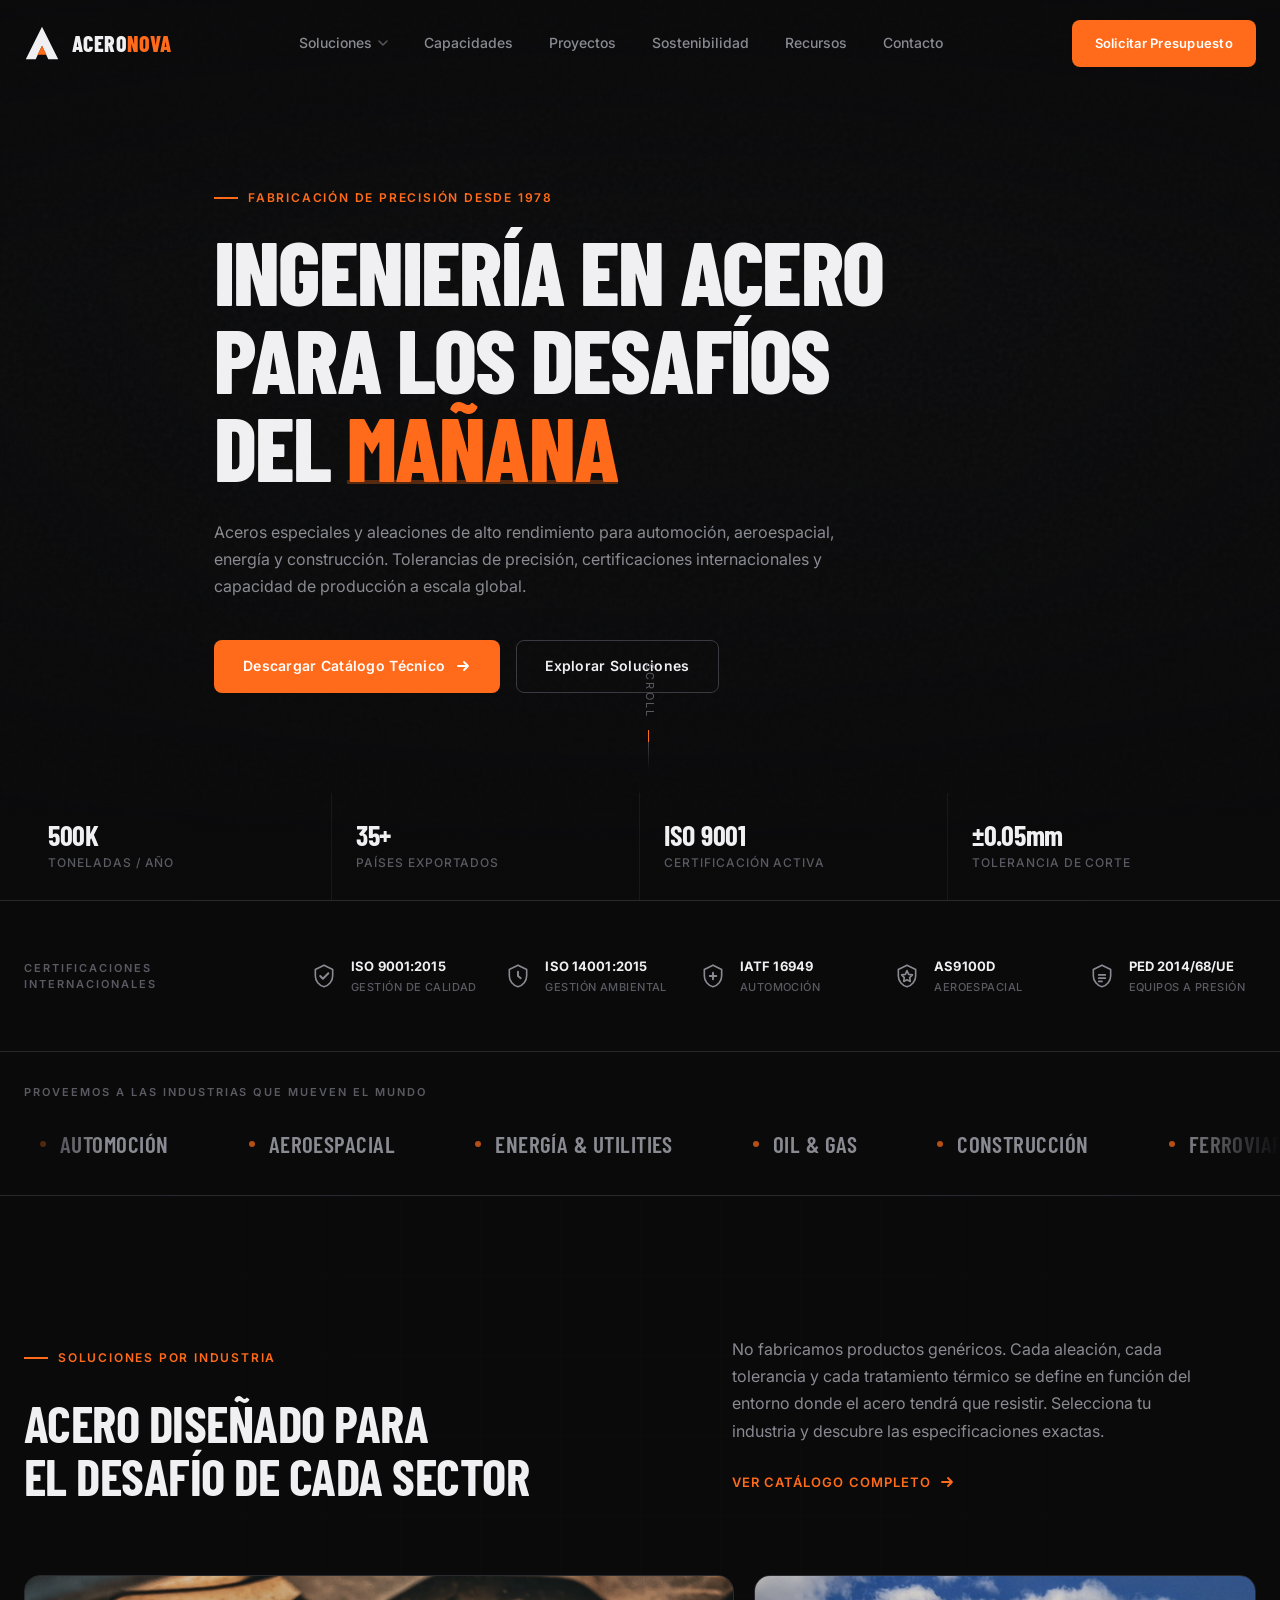
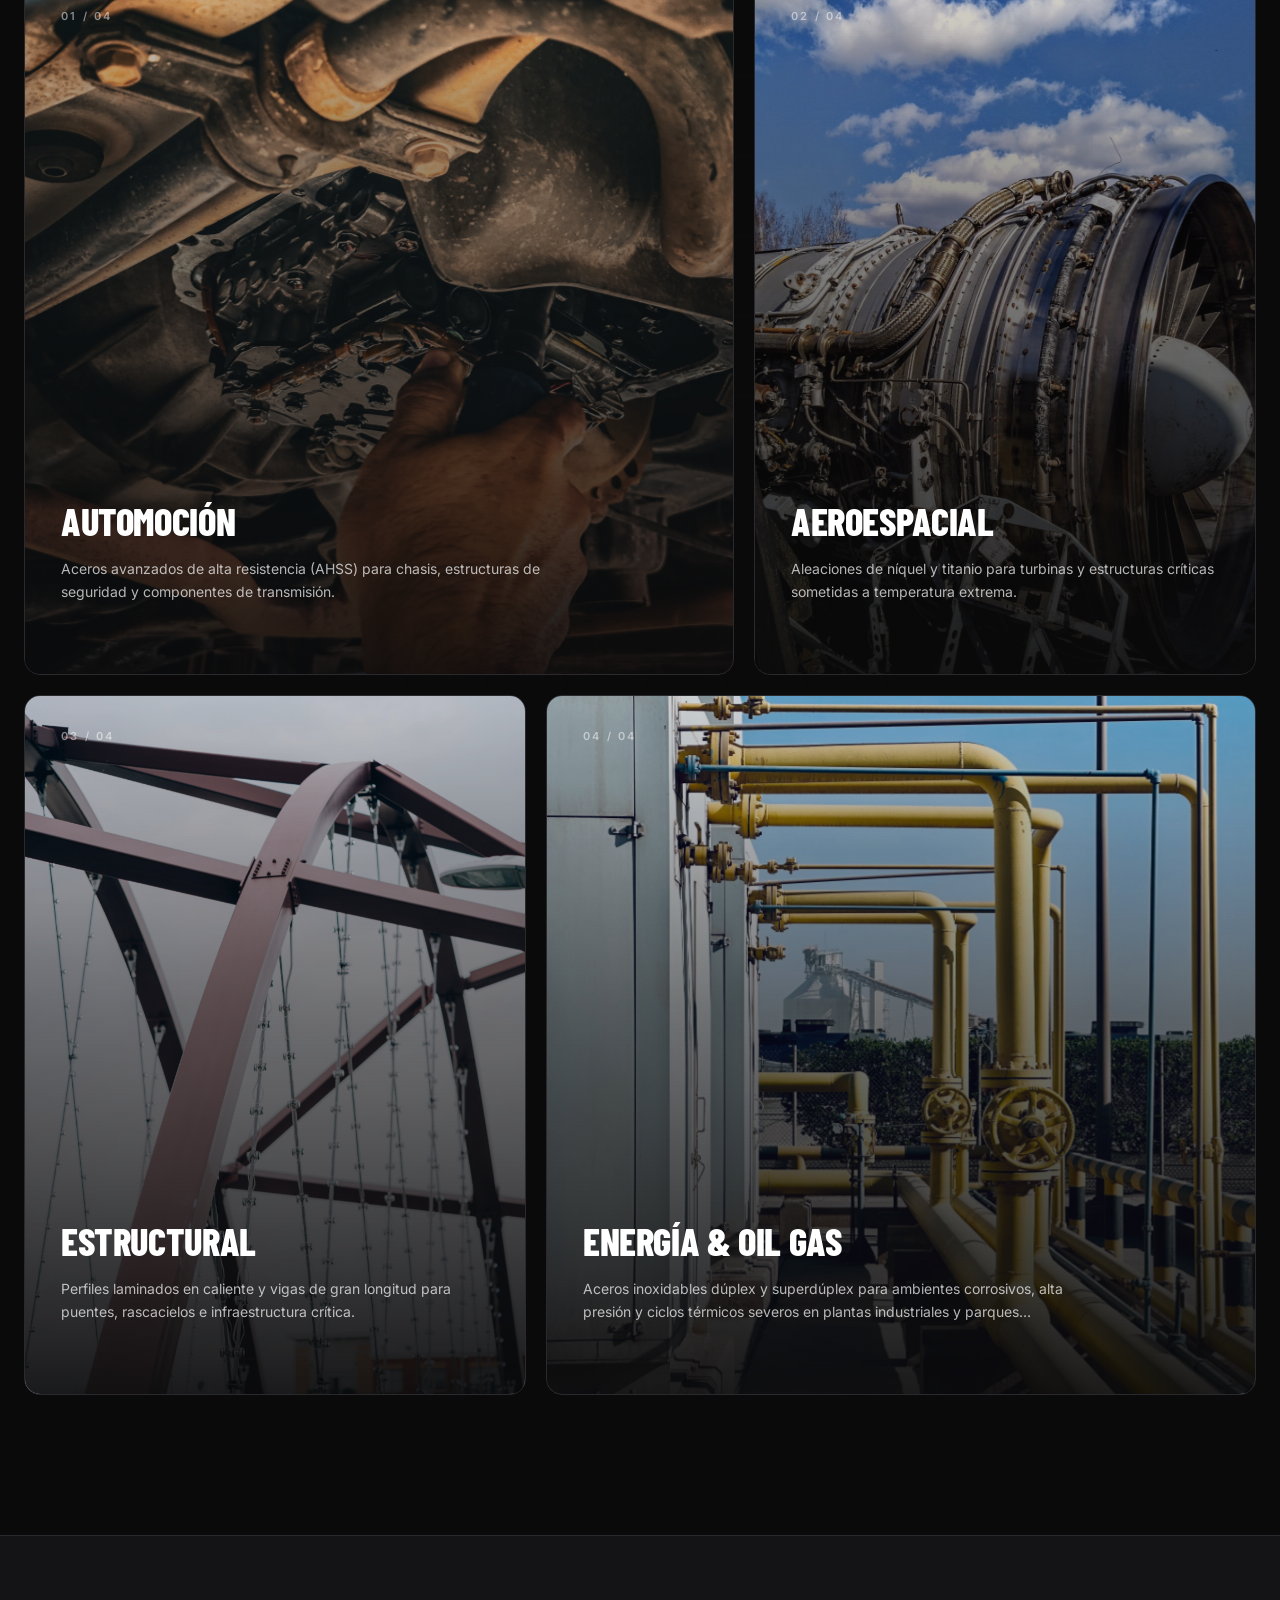
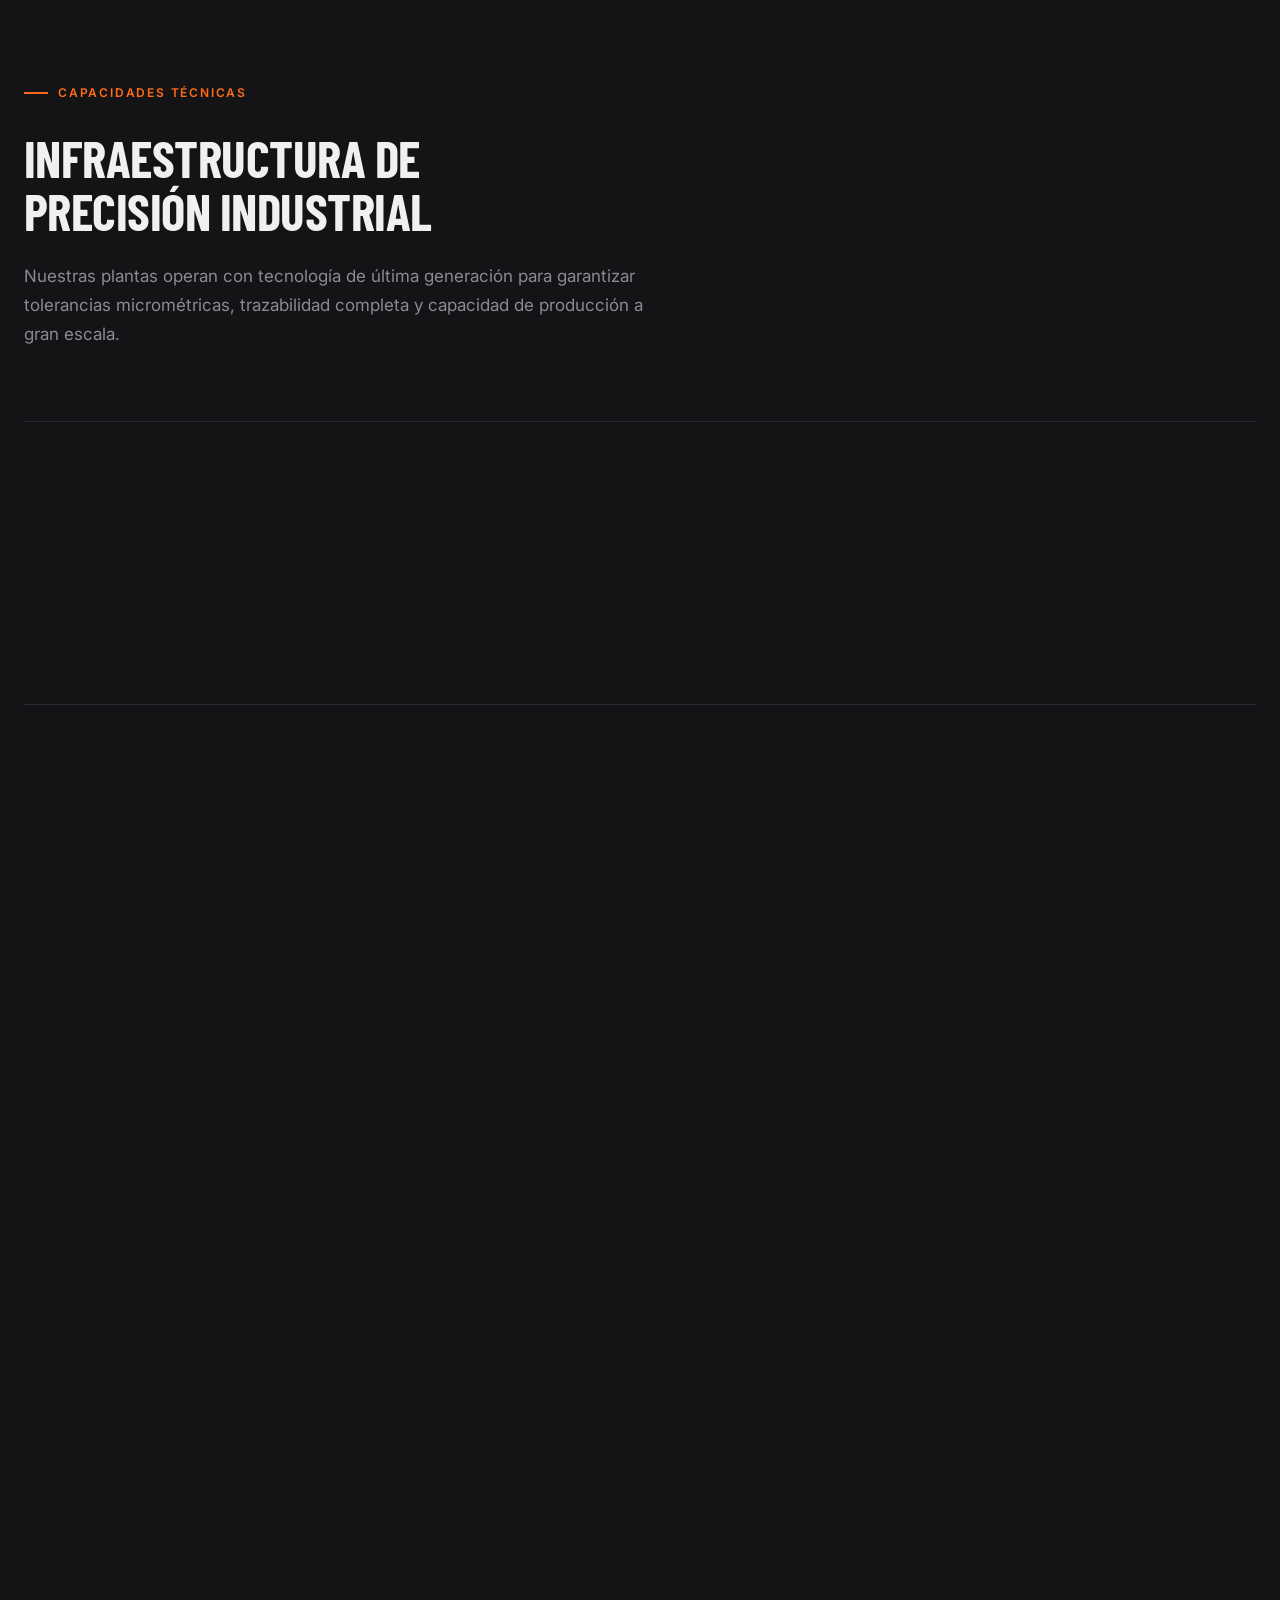
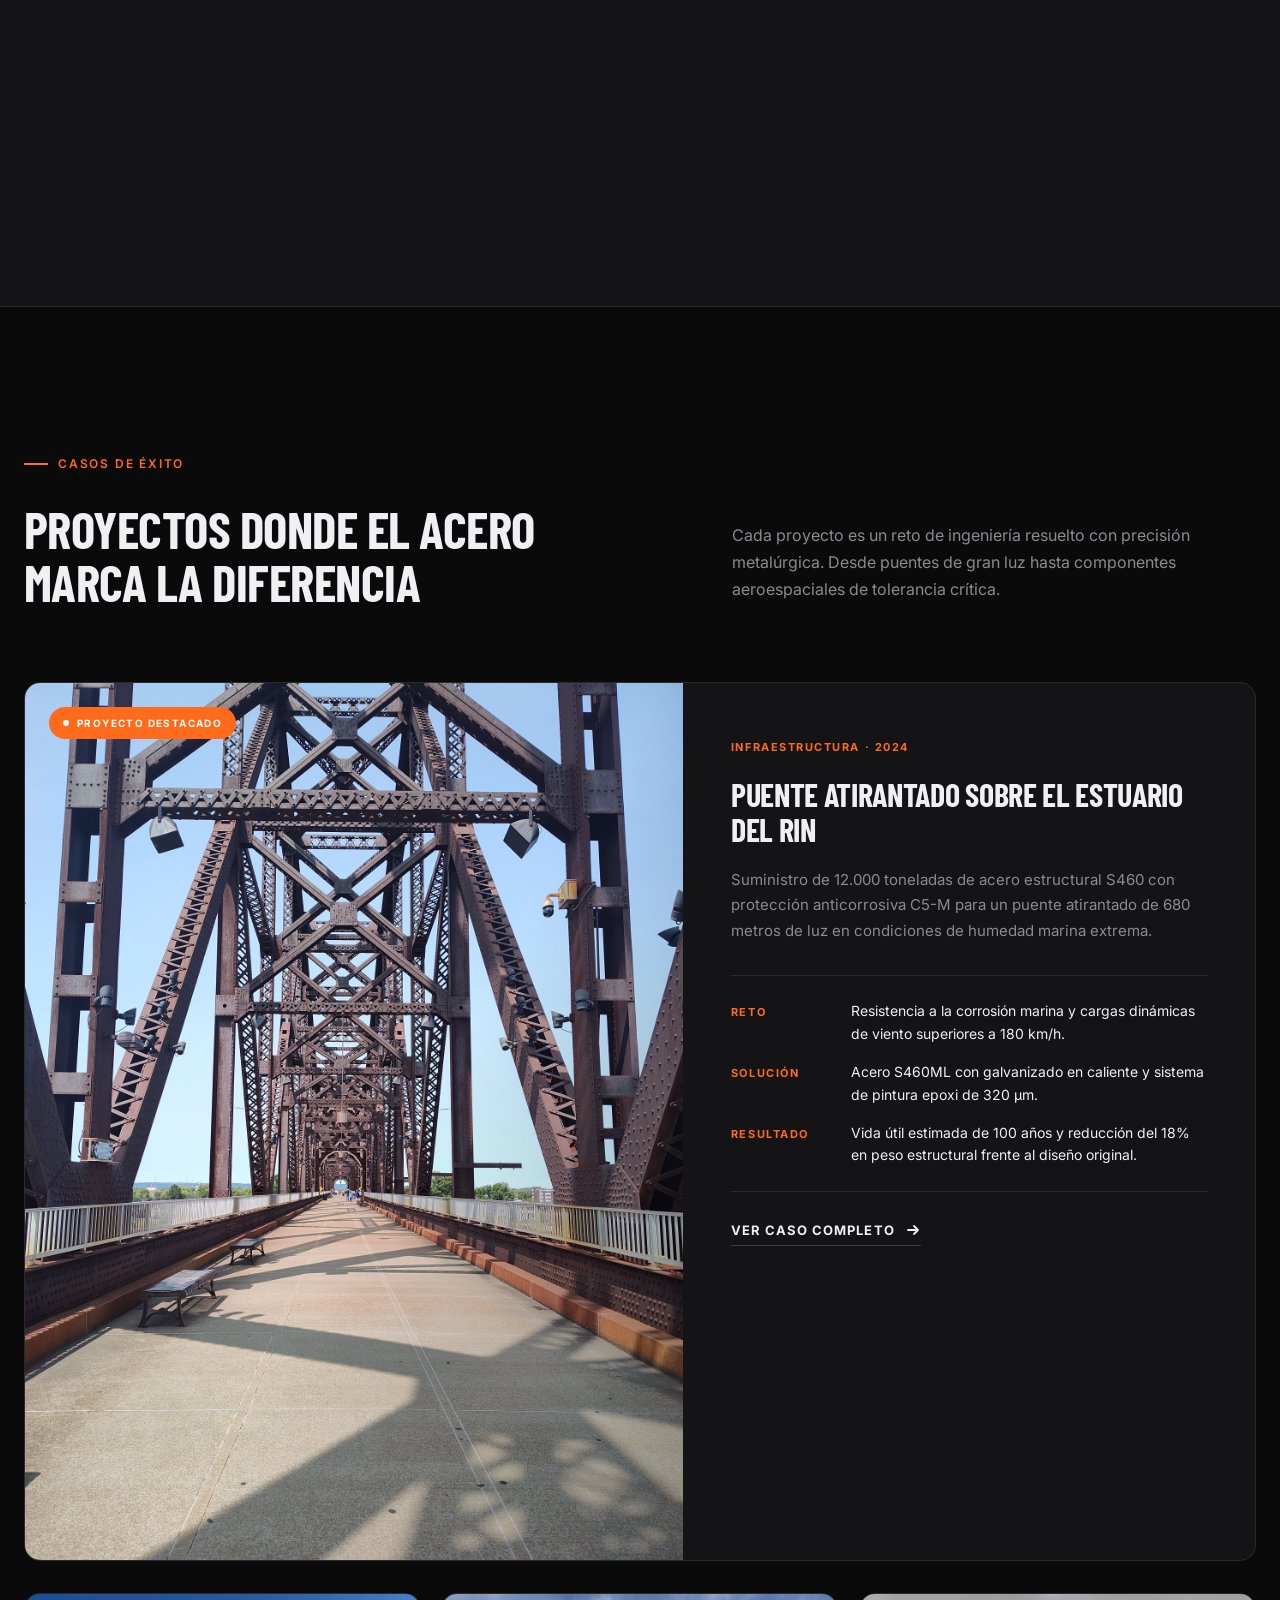
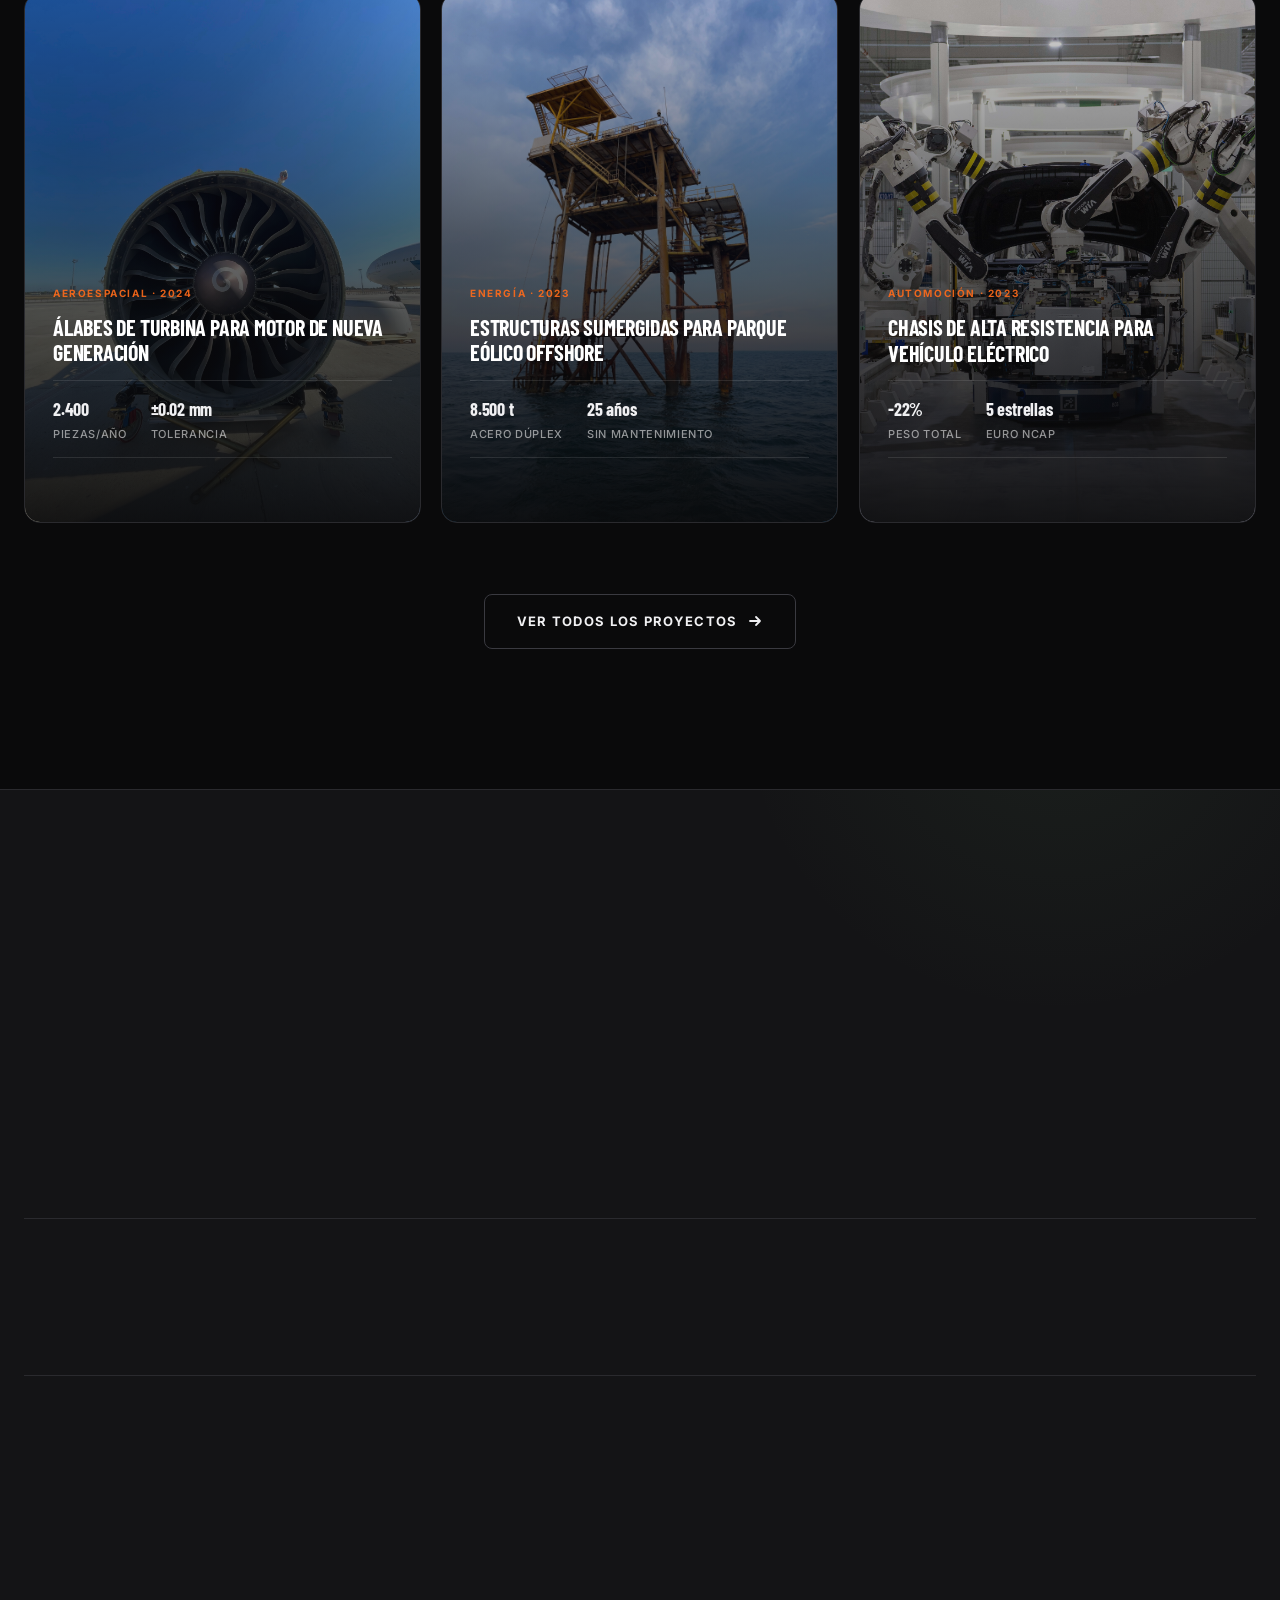
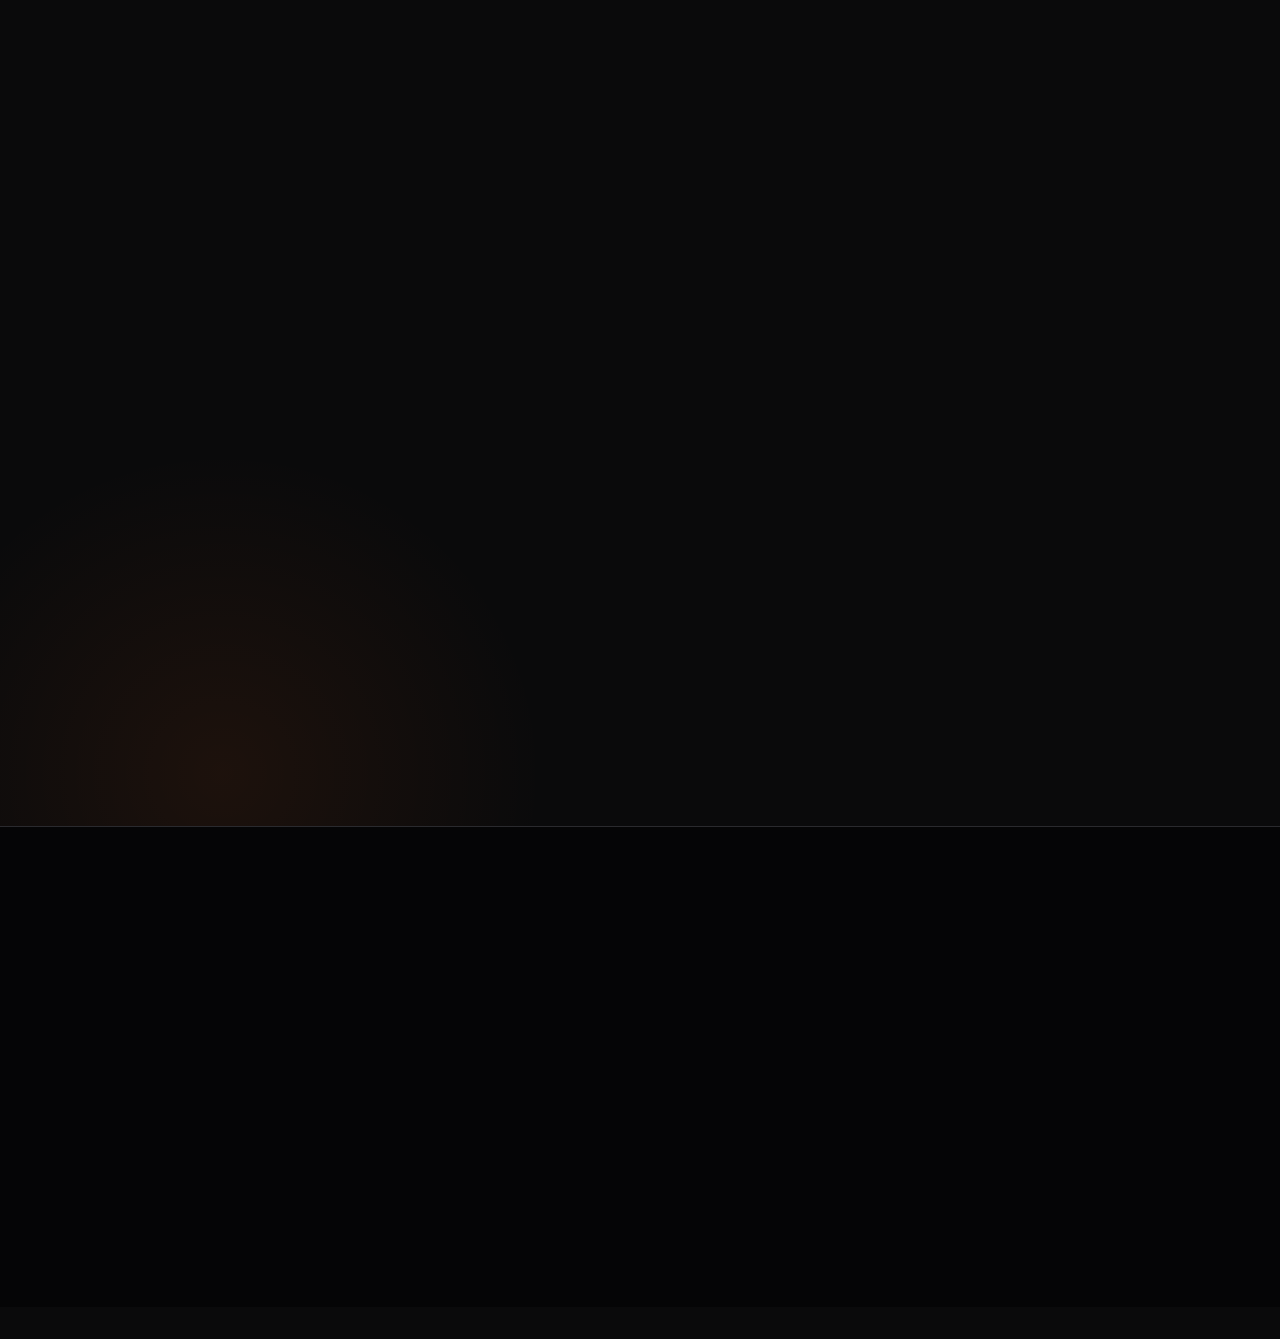
==== commit 013f3ebd: "modificacion en poster linea 193" ====
--- a/css/styles.css
+++ b/css/styles.css
@@ -1271,15 +1271,6 @@
     border-bottom: none;
   }
 
-  .hero__video {
-    display: none;
-  }
-
-  .hero__media {
-    background-image: url('../assets/img/hero-poster.jpg');
-    background-size: cover;
-    background-position: center;
-  }
 }
 
 /* ---------- Trust ---------- */
@@ -1403,7 +1394,7 @@
   /* Hero */
   .hero__video {
     display: none;
-  }
+}
 
   .hero__media {
     background-image: url('../assets/img/hero-poster.jpg');
@@ -1426,6 +1417,16 @@
 
   .hero__scroll-line::after {
     animation: none;
+  }
+
+   .hero__video {
+    display: none;
+  }
+
+  .hero__media {
+    background-image: url('../assets/img/hero-poster.jpg');
+    background-size: cover;
+    background-position: center;
   }
 
   /* Trust */
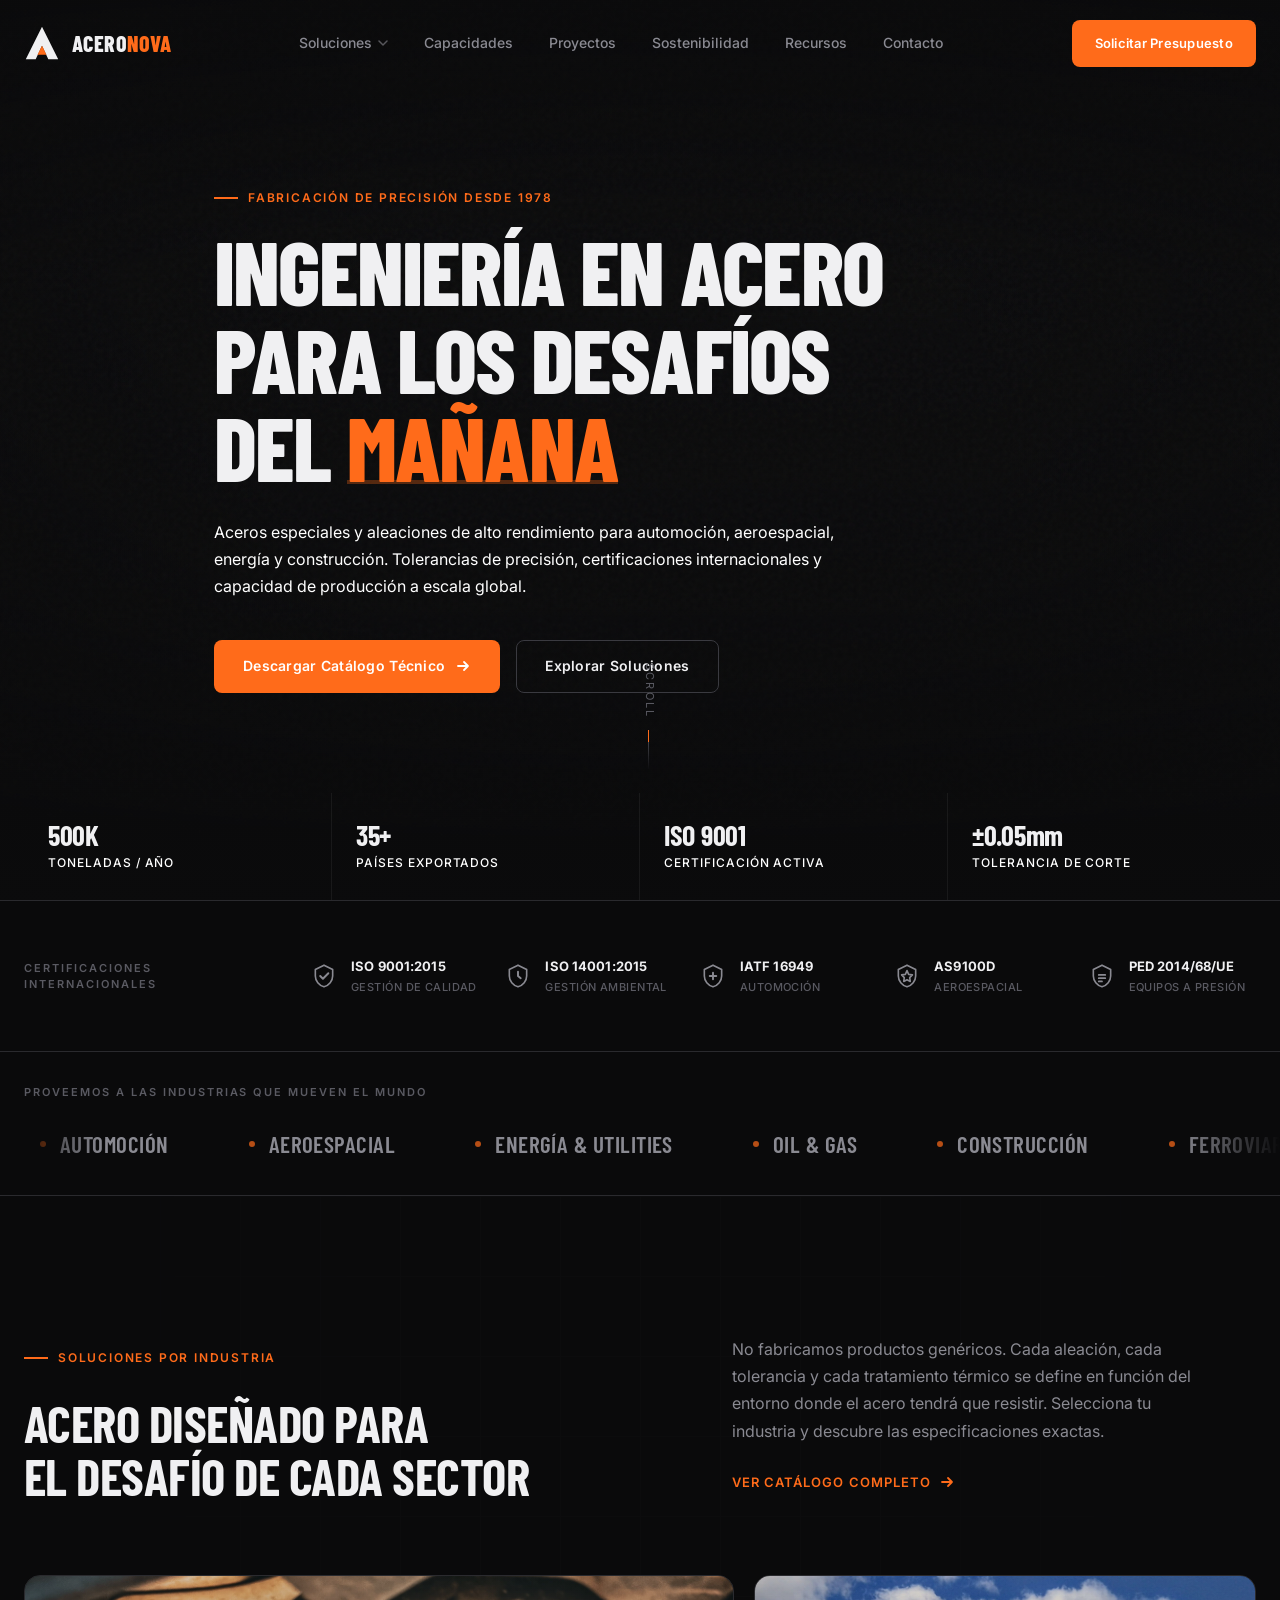
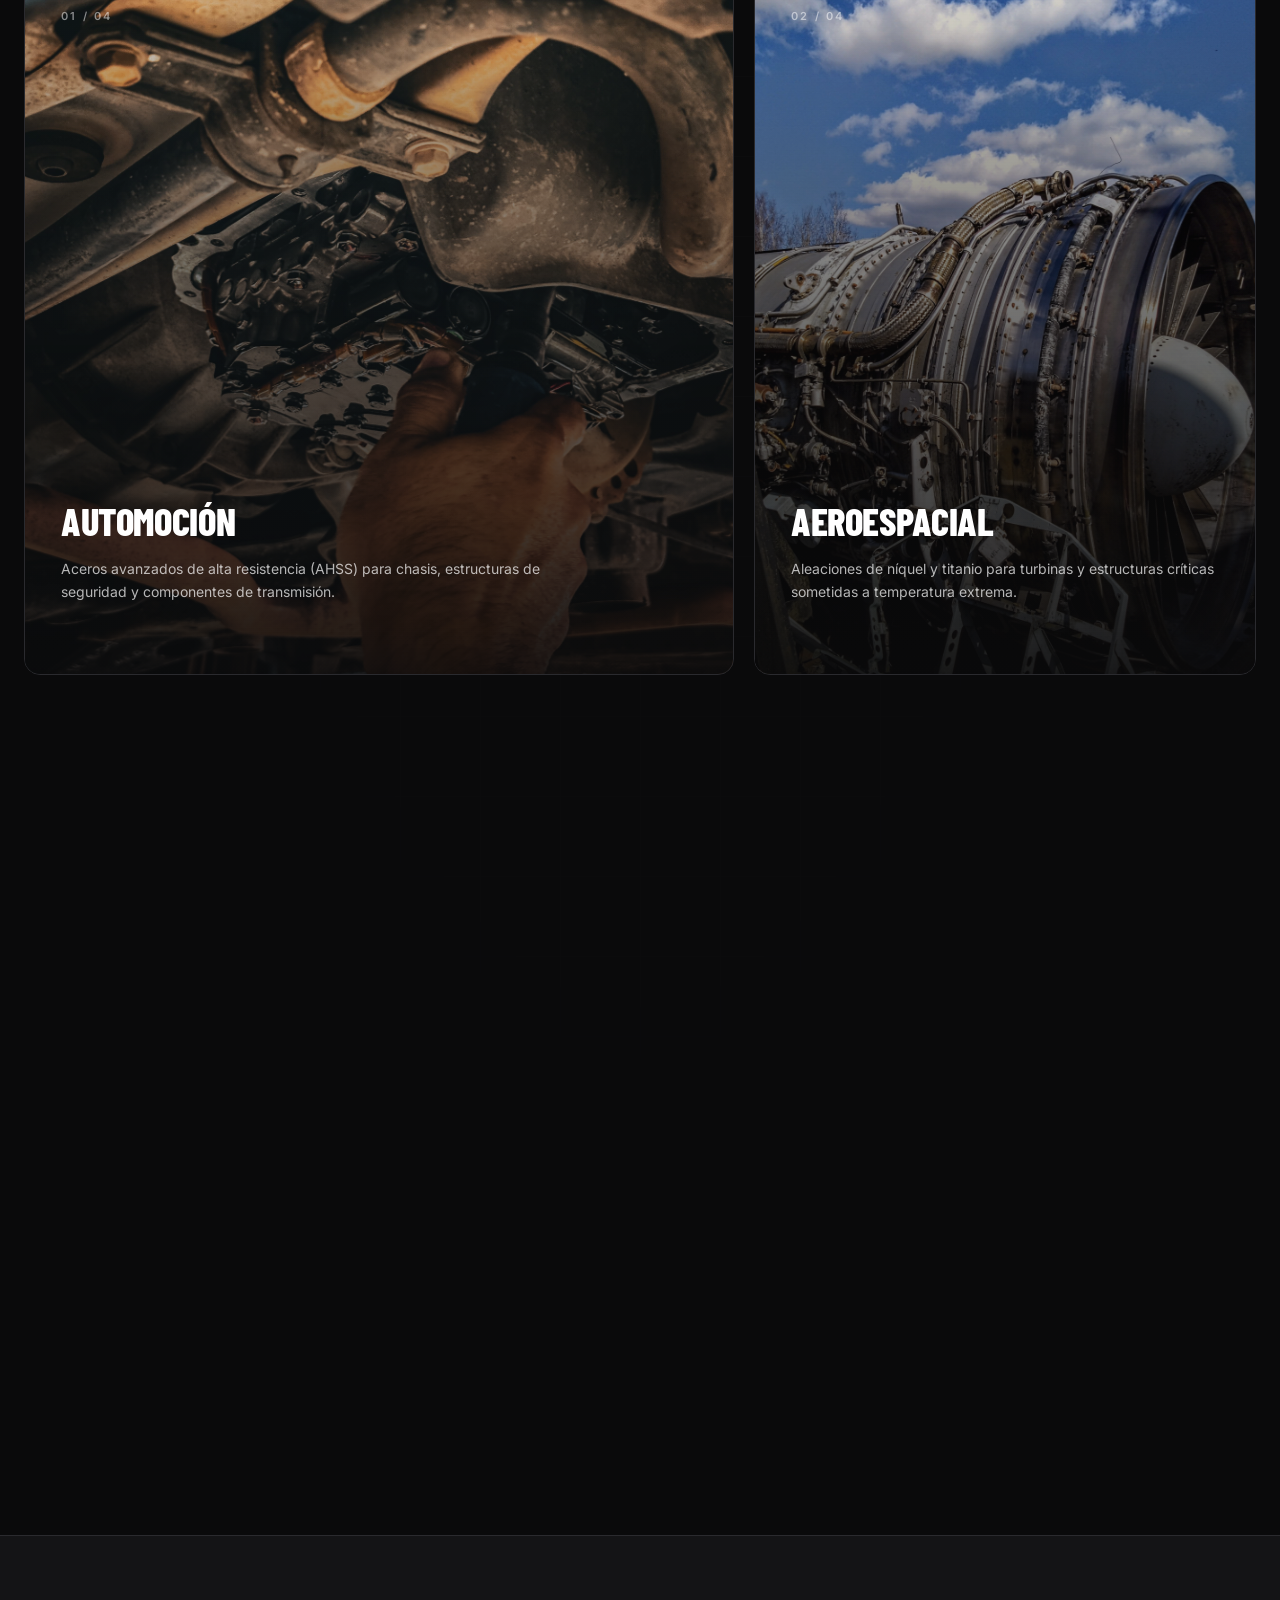
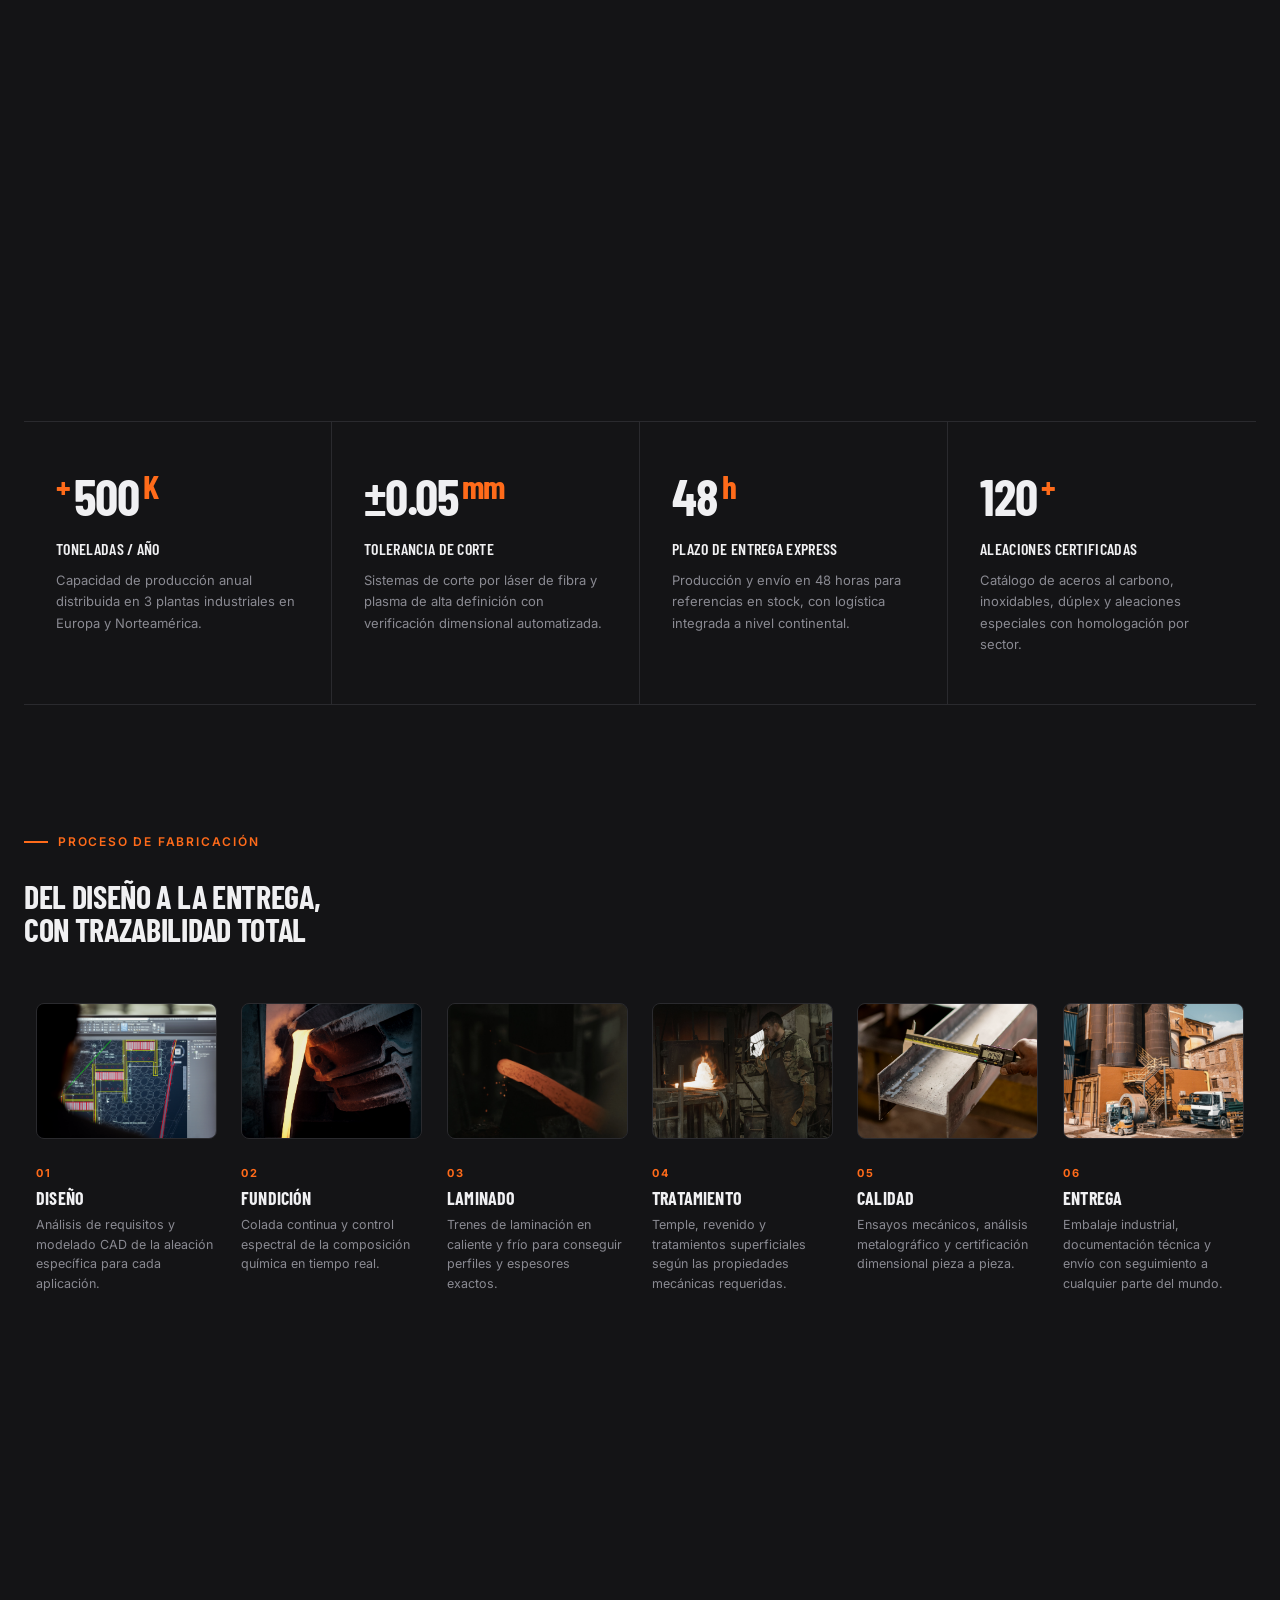
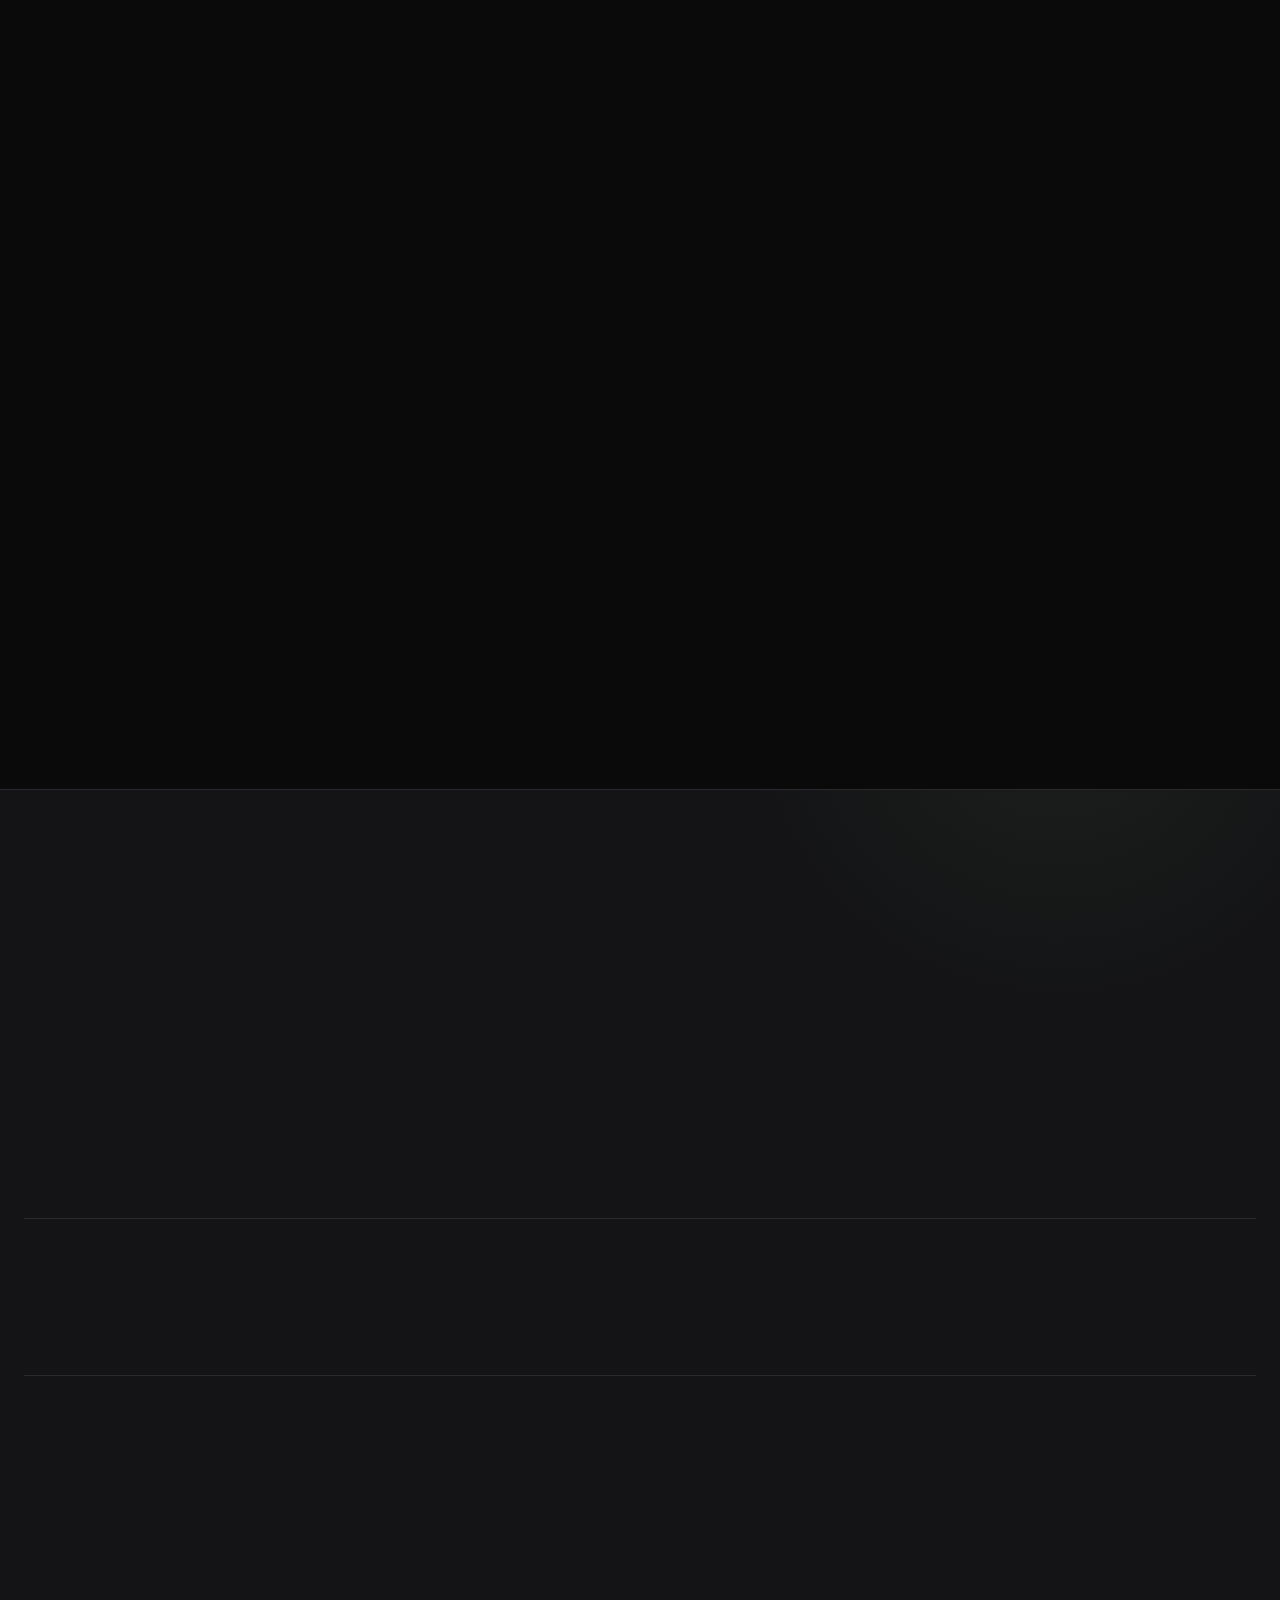
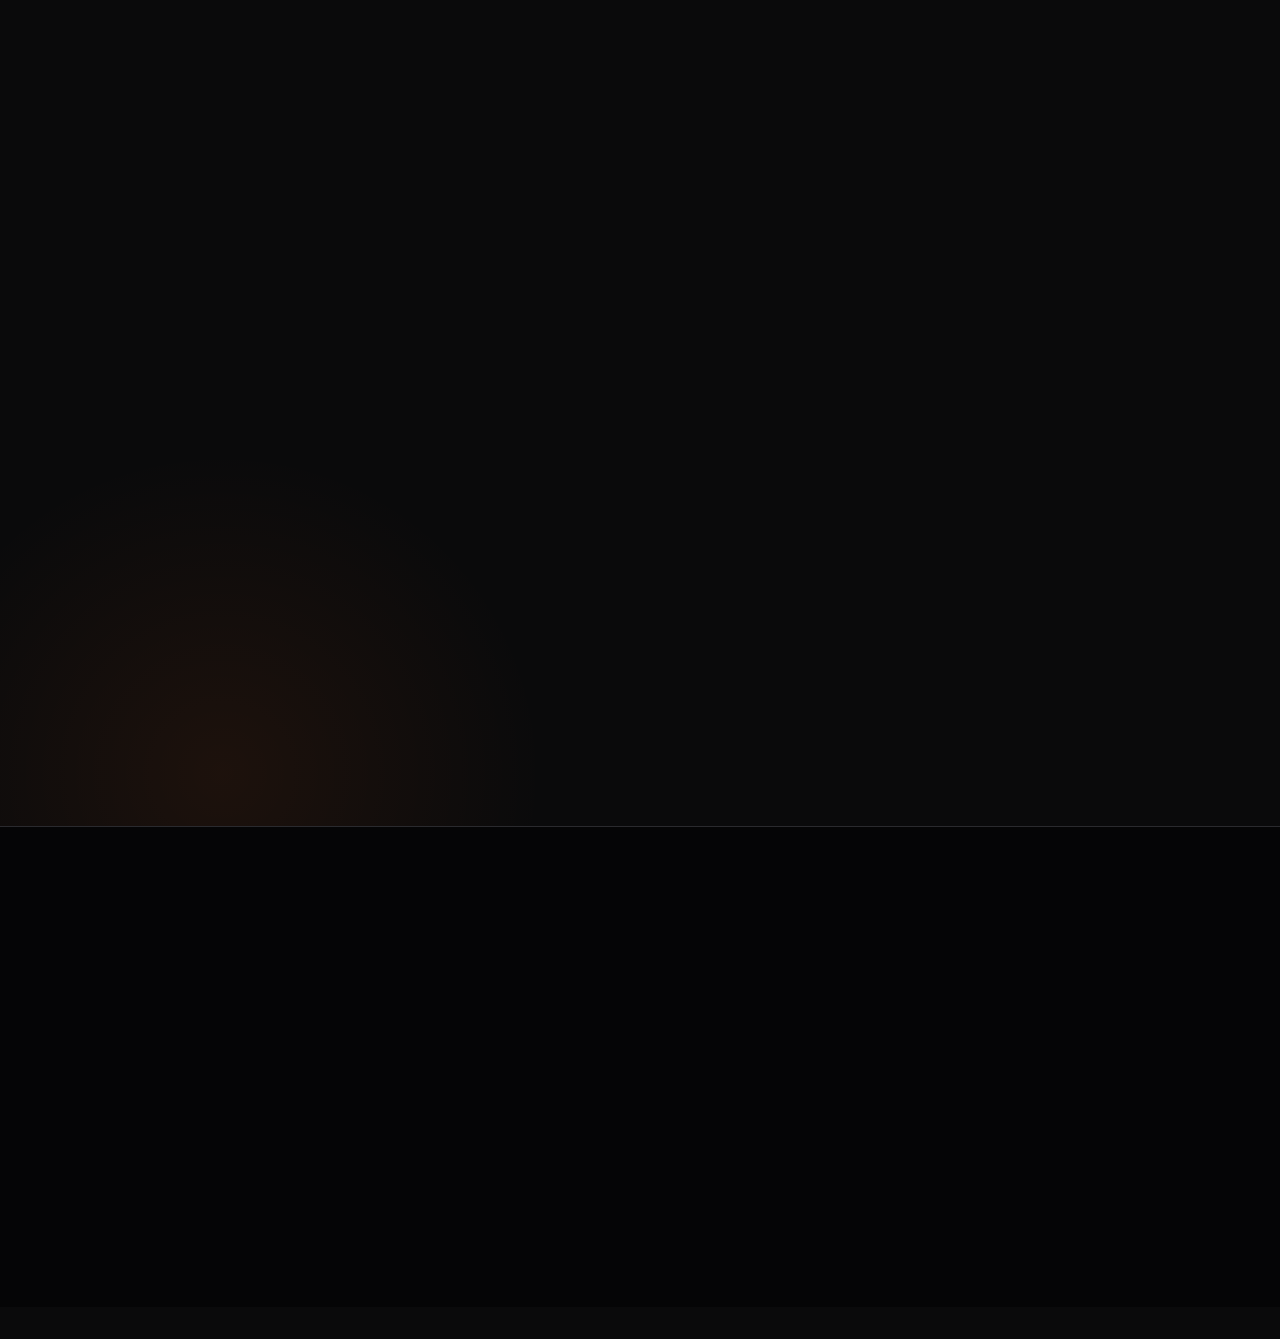
==== commit fb1063d9: "modificacion y actualizacion de contactos" ====
--- a/index.html
+++ b/index.html
@@ -1126,28 +1126,28 @@
         <!-- Contacto directo por departamento -->
         <ul class="contact__direct">
 
-          <li class="contact__direct-item">
-            <span class="contact__direct-label">Ventas industriales</span>
-            <a href="tel:+34910000001" class="contact__direct-value">
-              +34 910 000 001
-            </a>
-          </li>
-
-          <li class="contact__direct-item">
-            <span class="contact__direct-label">Soporte técnico</span>
-            <a href="tel:+34910000002" class="contact__direct-value">
-              +34 910 000 002
-            </a>
-          </li>
-
-          <li class="contact__direct-item">
-            <span class="contact__direct-label">Exportación</span>
-            <a href="mailto:export@acieronova.com" class="contact__direct-value">
-              export@acieronova.com
-            </a>
-          </li>
-
-        </ul>
+  <li class="contact__direct-item">
+    <span class="contact__direct-label">Ventas industriales</span>
+    <a href="tel:+393520061020" class="contact__direct-value">
+      +39 352 006 1020
+    </a>
+  </li>
+
+  <li class="contact__direct-item">
+    <span class="contact__direct-label">Soporte técnico</span>
+    <a href="tel:+393520061020" class="contact__direct-value">
+      +39 352 006 1020
+    </a>
+  </li>
+
+  <li class="contact__direct-item">
+    <span class="contact__direct-label">Email</span>
+    <a href="mailto:info@acieronova.com" class="contact__direct-value">
+      info@acieronova.com
+    </a>
+  </li>
+
+</ul>
 
       </div>
 
@@ -1304,11 +1304,9 @@
             </span>
           </li>
           <li>
-            <span class="footer__contact-label">Teléfono</span>
-            <a href="tel:+34910000000" class="footer__contact-value">
-              +34 910 000 000
-            </a>
-          </li>
+  <span class="footer__contact-label">Teléfono</span>
+  <a href="tel:+393520061020" class="footer__contact-value">+39 352 006 1020</a>
+</li>
           <li>
             <span class="footer__contact-label">Email</span>
             <a href="mailto:info@acieronova.com" class="footer__contact-value">
@@ -1359,31 +1357,24 @@
 
         <!-- Redes sociales -->
         <ul class="footer__social">
-          <li>
-            <a href="#" aria-label="LinkedIn">
-              <svg width="18" height="18" viewBox="0 0 18 18" fill="none" aria-hidden="true">
-                <rect x="1" y="1" width="16" height="16" rx="2" stroke="currentColor" stroke-width="1.2"/>
-                <path d="M4.5 7V13M4.5 4.5V5M8 13V9.5C8 8.7 8.7 8 9.5 8C10.3 8 11 8.7 11 9.5V13M8 7V13" stroke="currentColor" stroke-width="1.2" stroke-linecap="round"/>
-              </svg>
-            </a>
-          </li>
-          <li>
-            <a href="#" aria-label="YouTube">
-              <svg width="18" height="18" viewBox="0 0 18 18" fill="none" aria-hidden="true">
-                <rect x="1" y="4" width="16" height="10" rx="2" stroke="currentColor" stroke-width="1.2"/>
-                <path d="M7.5 7L11.5 9L7.5 11V7Z" fill="currentColor"/>
-              </svg>
-            </a>
-          </li>
-          <li>
-            <a href="#" aria-label="X (Twitter)">
-              <svg width="18" height="18" viewBox="0 0 18 18" fill="none" aria-hidden="true">
-                <path d="M3 3L15 15M15 3L3 15" stroke="currentColor" stroke-width="1.4" stroke-linecap="round"/>
-              </svg>
-            </a>
-          </li>
-        </ul>
-
+  <li><a href="#" aria-label="LinkedIn">
+    <svg width="18" height="18" viewBox="0 0 18 18" fill="none" aria-hidden="true">
+      <rect x="1" y="1" width="16" height="16" rx="2" stroke="currentColor" stroke-width="1.2"/>
+      <path d="M4.5 7V13M4.5 4.5V5M8 13V9.5C8 8.7 8.7 8 9.5 8C10.3 8 11 8.7 11 9.5V13M8 7V13" stroke="currentColor" stroke-width="1.2" stroke-linecap="round"/>
+    </svg>
+  </a></li>
+  <li><a href="#" aria-label="YouTube">
+    <svg width="18" height="18" viewBox="0 0 18 18" fill="none" aria-hidden="true">
+      <rect x="1" y="4" width="16" height="10" rx="2" stroke="currentColor" stroke-width="1.2"/>
+      <path d="M7.5 7L11.5 9L7.5 11V7Z" fill="currentColor"/>
+    </svg>
+  </a></li>
+  <li><a href="#" aria-label="X (Twitter)">
+    <svg width="18" height="18" viewBox="0 0 18 18" fill="none" aria-hidden="true">
+      <path d="M3 3L15 15M15 3L3 15" stroke="currentColor" stroke-width="1.4" stroke-linecap="round"/>
+    </svg>
+  </a></li>
+</ul>
       </div>
 
     </div>
--- a/css/styles.css
+++ b/css/styles.css
@@ -513,7 +513,7 @@
 .hero__subtitle {
   font-size: clamp(1rem, 1.15vw, 1.125rem);
   line-height: 1.7;
-  color: var(--text-muted);
+  color: #ffffff;
   max-width: 620px;
   margin-bottom: 40px;
   animation: heroFadeUp 1s var(--ease) 0.4s both;
@@ -575,7 +575,7 @@
   font-weight: 500;
   letter-spacing: 0.08em;
   text-transform: uppercase;
-  color: var(--text-dim);
+  color: #ffffff;
 }
 
 /* Indicador de scroll */
